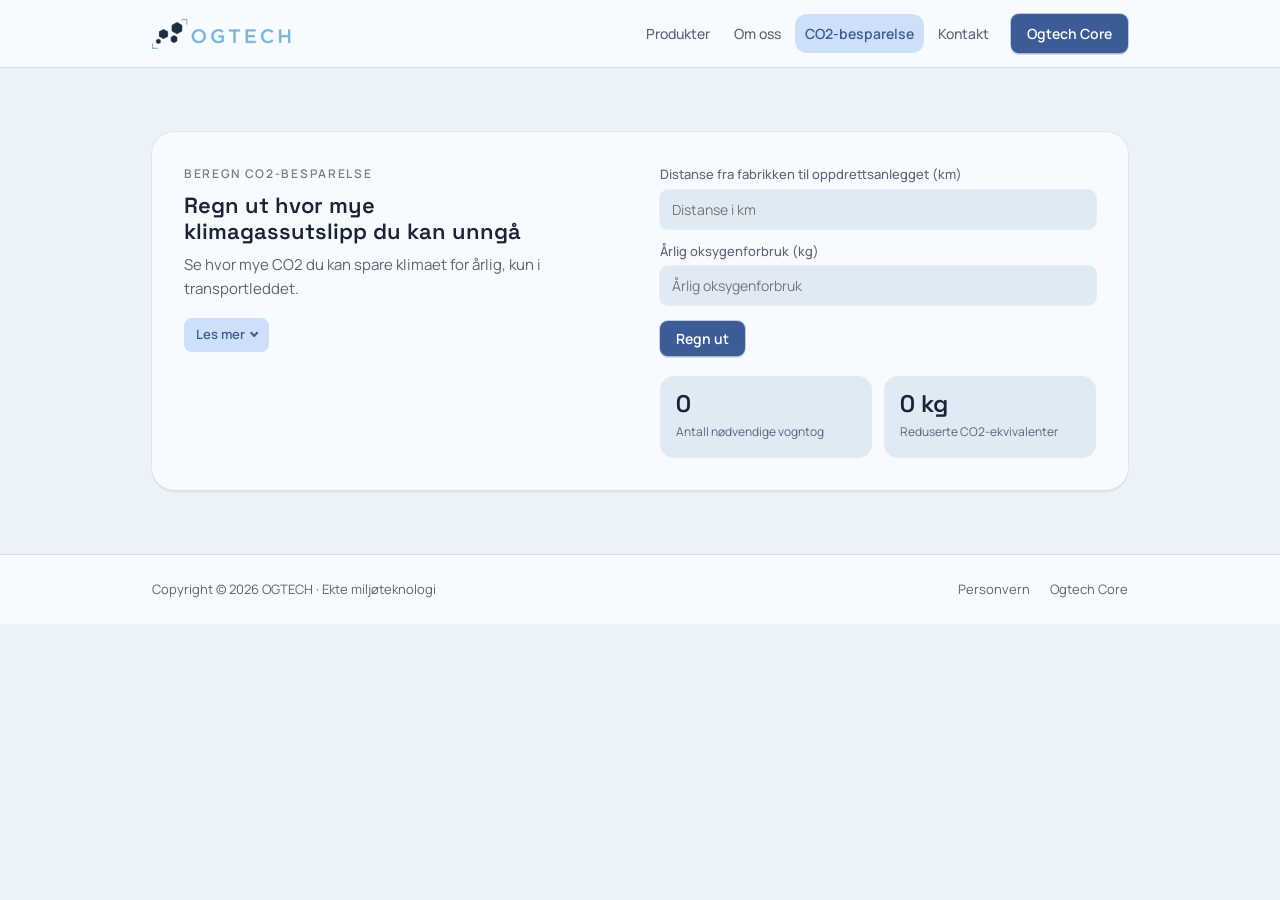
==== co2-besparelse/index.html @ d4352a6b "Gi besparelsessiden navnet CO2-besparelse og rett lenkene Menypunktet og adressen heter nå CO2-bespa" ====
<!doctype html>
<html lang="nb">
  <head>
    <meta charset="utf-8" />
    <meta name="viewport" content="width=device-width, initial-scale=1" />
    <title>Beregn CO2-besparelse – Ogtech</title>
    <meta name="description" content="Regn ut hvor mye klimagassutslipp du kan unngå i transportleddet med lokalprodusert oksygen." />
    <meta property="og:title" content="Beregn CO2-besparelse – Ogtech" />
    <meta property="og:description" content="Regn ut hvor mye klimagassutslipp du kan unngå i transportleddet med lokalprodusert oksygen." />
    <meta property="og:type" content="website" />
    <meta property="og:url" content="https://ogtech.no/co2-besparelse/" />
    <meta property="og:locale" content="nb_NO" />
    <meta property="og:site_name" content="Ogtech" />
    <meta property="og:image" content="https://ogtech.no/assets/deling.jpg" />
    <meta property="og:image:width" content="1200" />
    <meta property="og:image:height" content="630" />
    <meta name="twitter:card" content="summary_large_image" />
    <link rel="canonical" href="https://ogtech.no/co2-besparelse/" />
    <link rel="icon" type="image/png" sizes="32x32" href="../assets/ikon-32.png" />
    <link rel="apple-touch-icon" href="../assets/ikon-180.png" />
    <meta name="theme-color" content="#f8fafd" />
    <link rel="preload" href="../fonts/manrope.woff2" as="font" type="font/woff2" crossorigin />
    <link rel="preload" href="../fonts/space-grotesk.woff2" as="font" type="font/woff2" crossorigin />
    <link rel="stylesheet" href="../styles.css" />
    <script>
      document.documentElement.classList.add("js");
    </script>
  </head>
  <body>
    <a class="skip" href="#innhold">Hopp til innholdet</a>
    <header class="topbar">
      <div class="wrap">
        <a class="logo" href="../index.html" aria-label="Ogtech – til forsiden">
          <img src="../assets/logo.png" alt="Ogtech" width="400" height="84" />
        </a>
        <nav class="nav" id="meny" aria-label="Hovedmeny">
          <a href="../produkter/index.html">Produkter</a>
          <a href="../index.html#om-oss">Om oss</a>
          <a href="../co2-besparelse/index.html" aria-current="page">CO2-besparelse</a>
          <a href="../kontakt/index.html">Kontakt</a>
        </nav>
        <a class="btn" href="https://core.ogtech.no/auth">Ogtech Core</a>
        <button class="menu-toggle" type="button" aria-controls="meny" aria-expanded="false" aria-label="Meny">
          <span></span><span></span><span></span>
        </button>
      </div>
    </header>

    <main id="innhold">
      <section>
        <div class="wrap">
          <div class="card wide">
            <div class="split top">
              <div>
                <p class="eyebrow">Beregn CO2-besparelse</p>
                <h1 class="title small">
                  Regn ut hvor mye klimagassutslipp du kan unngå
                </h1>
                <p class="lead">
                  Se hvor mye CO2 du kan spare klimaet for årlig, kun i transportleddet.
                </p>
                <details class="more">
                  <summary></summary>
                  <div class="more-body note">
                    <p>
                      Legg inn avstanden fra oksygenprodusenten til ditt anlegg, og få et anslag på
                      hvor mange vogntog som kreves, og hvor mye klimautslipp som unngås.
                    </p>
                    <p>
                      Beregningene er basert på at et vogntog i gjennomsnitt kjører med 15 000 kg
                      oksygen per leveranse, og at vogntoget kjører tur/retur. Faktoren til
                      distansen er derfor beregnet til 1,5.
                    </p>
                  </div>
                </details>
              </div>
              <div>
                <form class="calc-form" id="calc" novalidate>
                  <label>
                    <span>Distanse fra fabrikken til oppdrettsanlegget (km)</span>
                    <input type="number" id="distance" min="0" inputmode="decimal" placeholder="Distanse i km" />
                  </label>
                  <label>
                    <span>Årlig oksygenforbruk (kg)</span>
                    <input
                      type="number"
                      id="annualConsumption"
                      min="0"
                      inputmode="decimal"
                      placeholder="Årlig oksygenforbruk"
                    />
                  </label>
                  <button class="btn" type="submit">Regn ut</button>
                </form>
                <p class="calc-error" id="calc-error" role="alert" hidden>
                  Vennligst oppgi positive tall for både distanse og årlig oksygenforbruk.
                </p>
                <div class="result" aria-live="polite">
                  <div class="stat">
                    <b id="trucks">0</b>
                    <span>Antall nødvendige vogntog</span>
                  </div>
                  <div class="stat">
                    <b id="co2">0 kg</b>
                    <span>Reduserte CO2-ekvivalenter</span>
                  </div>
                </div>
              </div>
            </div>
          </div>
        </div>
      </section>
    </main>

    <footer class="footer">
      <div class="wrap">
        <span>Copyright © <span id="year">2026</span> OGTECH · Ekte miljøteknologi</span>
        <nav aria-label="Bunnmeny">
          <a href="../personvern/index.html">Personvern</a>
          <a href="https://core.ogtech.no/auth">Ogtech Core</a>
        </nav>
      </div>
    </footer>

    <script src="../script.js" defer></script>
  </body>
</html>
---- styles.css ----
/*
 * Ogtech nettside – samme designsystem som OgTech Core («Soft maritime clay», blå tone).
 * Fargene er kopiert fra core-vision-next/src/styles.css. Endres de der, må de endres her også.
 */

/* Skriftene ligger i fonts/ (variable filer, ett sett dekker alle vektene). */
@font-face {
  font-family: "Manrope";
  font-style: normal;
  font-weight: 200 800;
  font-display: swap;
  src: url("fonts/manrope.woff2") format("woff2");
}

@font-face {
  font-family: "Space Grotesk";
  font-style: normal;
  font-weight: 300 700;
  font-display: swap;
  src: url("fonts/space-grotesk.woff2") format("woff2");
}

:root {
  color-scheme: light;
  --radius: 0.875rem;
  --ink: oklch(0.255 0.034 264);
  --inksoft: oklch(0.5 0.028 258);
  --line: oklch(0.895 0.018 254);
  --canvas: oklch(0.958 0.012 250);
  --surface: oklch(0.985 0.007 250);
  --surface2: oklch(0.933 0.018 252);
  --brand: oklch(0.48 0.105 262);
  --brandsoft: oklch(0.9 0.04 258);
  --on-brand: oklch(1 0 0);
  --ok: oklch(0.56 0.095 166);
  --warn: oklch(0.65 0.105 78);
  --info: oklch(0.55 0.085 240);
  --idle: oklch(0.59 0.027 255);

  --font-display: "Space Grotesk", ui-sans-serif, system-ui, sans-serif;
  --font-body: "Manrope", ui-sans-serif, system-ui, sans-serif;
}

*,
*::before,
*::after {
  box-sizing: border-box;
}

html {
  scroll-behavior: smooth;
  scroll-padding-top: 5rem;
}

body {
  margin: 0;
  background-color: var(--canvas);
  color: var(--ink);
  font-family: var(--font-body);
  font-size: 15px;
  line-height: 1.65;
  -webkit-font-smoothing: antialiased;
}

h1,
h2,
h3,
h4 {
  margin: 0;
  font-family: var(--font-display);
  font-weight: 600;
  line-height: 1.2;
  text-wrap: balance;
}

p {
  margin: 0;
}

img {
  display: block;
  max-width: 100%;
  height: auto;
}

a {
  color: var(--brand);
}

:focus-visible {
  border-radius: 4px;
  outline: 2px solid var(--brand);
  outline-offset: 3px;
}

.skip {
  position: absolute;
  top: 0.5rem;
  left: 0.5rem;
  z-index: 20;
  border-radius: 0.5rem;
  padding: 0.5rem 0.75rem;
  background-color: var(--surface);
  box-shadow: 0 0 0 1px var(--line);
  font-size: 14px;
  font-weight: 600;
  transform: translateY(-200%);
}

.skip:focus {
  transform: none;
}

.wrap {
  max-width: 64rem;
  margin-inline: auto;
  padding-inline: 1.5rem;
}

.eyebrow {
  color: var(--idle);
  font-size: 12px;
  font-weight: 600;
  letter-spacing: 0.14em;
  text-transform: uppercase;
}

.soft {
  color: var(--inksoft);
}

/* ---------- Knapper ---------- */

.btn {
  display: inline-flex;
  align-items: center;
  gap: 0.5rem;
  border: 0;
  border-radius: 0.5rem;
  padding: 0.5rem 1rem;
  background-color: var(--brand);
  box-shadow:
    0 0 0 1px color-mix(in oklch, var(--brand) 30%, transparent),
    0 2px 0 0 oklch(0 0 0 / 12%);
  color: var(--on-brand);
  font-family: inherit;
  font-size: 14px;
  font-weight: 600;
  text-decoration: none;
  cursor: pointer;
  transition: filter 0.15s ease;
}

.btn:hover {
  filter: brightness(1.1);
}

.btn-quiet {
  background-color: var(--surface);
  box-shadow:
    0 0 0 1px oklch(0 0 0 / 8%),
    0 2px 0 0 oklch(0 0 0 / 6%);
  color: var(--ink);
}

.btn-quiet:hover {
  filter: none;
  background-color: var(--surface2);
}

/* ---------- Topplinje ---------- */

.topbar {
  position: sticky;
  top: 0;
  z-index: 10;
  border-bottom: 1px solid var(--line);
  background-color: var(--surface);
}

.topbar .wrap {
  position: relative;
  display: flex;
  align-items: center;
  gap: 0.75rem;
  padding-block: 0.875rem;
}

.logo img {
  width: auto;
  height: 30px;
}

.nav {
  display: flex;
  align-items: center;
  gap: 0.25rem;
  margin-left: auto;
}

.nav a {
  border-radius: calc(var(--radius) - 2px);
  padding: 0.5rem 0.625rem;
  color: var(--inksoft);
  font-size: 14px;
  font-weight: 500;
  text-decoration: none;
  transition:
    background-color 0.15s ease,
    color 0.15s ease;
}

.nav a:hover {
  background-color: var(--surface2);
  color: var(--ink);
}

.nav a[aria-current="page"] {
  background-color: var(--brandsoft);
  color: var(--brand);
  font-weight: 600;
}

.menu-toggle {
  display: none;
  width: 2.25rem;
  height: 2.25rem;
  flex-direction: column;
  align-items: center;
  justify-content: center;
  gap: 4px;
  border: 0;
  border-radius: 0.5rem;
  background-color: var(--surface2);
  cursor: pointer;
}

.menu-toggle span {
  width: 1rem;
  height: 2px;
  border-radius: 2px;
  background-color: var(--ink);
}

/* ---------- Hero ---------- */

.hero {
  position: relative;
  display: grid;
  min-height: min(68vh, 34rem);
  align-items: end;
  overflow: hidden;
  background-color: oklch(0.18 0.03 262);
  color: white;
}

.hero-bg {
  position: absolute;
  inset: 0;
  width: 100%;
  height: 100%;
  object-fit: cover;
}

.hero::after {
  content: "";
  position: absolute;
  inset: 0;
  background: linear-gradient(to top, oklch(0.18 0.03 262 / 85%), oklch(0.18 0.03 262 / 35%));
}

.hero .wrap {
  position: relative;
  z-index: 1;
  width: 100%;
  padding-block: 3.5rem;
}

.hero .eyebrow {
  color: oklch(1 0 0 / 75%);
}

.hero h1 {
  margin-top: 0.5rem;
  font-size: clamp(2.25rem, 6vw, 3.75rem);
}

.hero .btn {
  margin-top: 1.75rem;
}

/* ---------- Seksjoner ---------- */

section {
  padding-block: 4rem;
}

section.tight {
  padding-top: 0;
}

.section-head {
  max-width: 42rem;
}

.intro {
  margin-bottom: 2rem;
}

.title,
.section-head h2 {
  margin-top: 0.5rem;
  font-size: clamp(1.6rem, 3.6vw, 2.25rem);
}

.title.small {
  font-size: 22px;
}

.eyebrow + h2,
.eyebrow + h3 {
  margin-top: 0.5rem;
}

.lead,
.section-head > p:not(.eyebrow) {
  margin-top: 1rem;
  color: var(--inksoft);
}

.btn.spaced {
  margin-top: 1.25rem;
}

/* ---------- Kort ---------- */

.card {
  border-radius: calc(var(--radius) + 8px);
  background-color: var(--surface);
  box-shadow:
    0 0 0 1px oklch(0 0 0 / 5%),
    0 3px 0 0 oklch(0 0 0 / 4%);
  padding: 1.5rem;
}

.card > h2:has(.dot),
.card .split h2:has(.dot),
.card h3 {
  display: flex;
  align-items: center;
  gap: 0.5rem;
  font-size: 18px;
}

.dot {
  width: 0.375rem;
  height: 0.375rem;
  flex-shrink: 0;
  border-radius: 999px;
  background-color: var(--idle);
}

.dot.ok {
  background-color: var(--ok);
}

.dot.warn {
  background-color: var(--warn);
}

.dot.info {
  background-color: var(--info);
}

.card .lead {
  margin-top: 0.5rem;
}

.grid {
  display: grid;
  gap: 1rem;
}

.grid + .grid,
.card + .grid,
.grid + .card {
  margin-top: 1rem;
}

.split {
  display: grid;
  gap: 1.5rem;
  align-items: center;
}

.split.top {
  align-items: start;
}

#ogtechcore {
  margin-top: 1rem;
}

.media {
  overflow: hidden;
  border-radius: var(--radius);
  background-color: var(--surface2);
}

.media.plain {
  background-color: transparent;
}

.shots {
  display: grid;
  gap: 0.75rem;
}

.shots img {
  border-radius: var(--radius);
  box-shadow: 0 0 0 1px oklch(0 0 0 / 8%);
}

@media (min-width: 720px) {
  .grid.two {
    grid-template-columns: 1fr 1fr;
  }

  .split {
    grid-template-columns: 1fr 1fr;
    gap: 2.5rem;
  }

  .split.flip > :first-child {
    order: 2;
  }

  .card.wide {
    padding: 2rem;
  }
}

/* ---------- «Les mer» ---------- */

details.more {
  margin-top: 1rem;
}

details.more summary {
  display: inline-flex;
  align-items: center;
  gap: 0.375rem;
  border-radius: 0.5rem;
  padding: 0.375rem 0.75rem;
  background-color: var(--brandsoft);
  color: var(--brand);
  font-size: 13px;
  font-weight: 600;
  list-style: none;
  cursor: pointer;
  user-select: none;
}

details.more summary::-webkit-details-marker {
  display: none;
}

details.more summary::before {
  content: "Les mer";
}

details.more[open] summary::before {
  content: "Vis mindre";
}

details.more summary::after {
  content: "";
  width: 0.4rem;
  height: 0.4rem;
  border-right: 2px solid currentColor;
  border-bottom: 2px solid currentColor;
  transform: translateY(-2px) rotate(45deg);
  transition: transform 0.15s ease;
}

details.more[open] summary::after {
  transform: translateY(1px) rotate(-135deg);
}

/* Myk åpning der nettleseren støtter det; ellers åpner den bare rett opp. */
@supports (interpolate-size: allow-keywords) {
  :root {
    interpolate-size: allow-keywords;
  }

  details.more::details-content {
    height: 0;
    overflow: clip;
    transition:
      height 0.25s ease,
      content-visibility 0.25s allow-discrete;
  }

  details.more[open]::details-content {
    height: auto;
  }
}

/* Samme utseende som «Les mer», men som lenke til en annen side. */
.pill {
  display: inline-flex;
  margin-top: 1rem;
  border-radius: 0.5rem;
  padding: 0.375rem 0.75rem;
  background-color: var(--brandsoft);
  color: var(--brand);
  font-size: 13px;
  font-weight: 600;
  text-decoration: none;
}

.pill:hover {
  filter: brightness(0.97);
}

.actions {
  display: flex;
  flex-wrap: wrap;
  gap: 0.75rem;
  margin-top: 1.5rem;
}

.cta {
  display: flex;
  flex-wrap: wrap;
  align-items: center;
  justify-content: space-between;
  gap: 1rem;
  margin-top: 1rem;
}

.cta h2 {
  font-size: 20px;
}

.more-body {
  margin-top: 1rem;
  color: var(--inksoft);
}

.more-body > * + * {
  margin-top: 0.9em;
}

.more-body h4 {
  margin-top: 1.5em;
  color: var(--ink);
  font-size: 16px;
}

/* ---------- Kalkulator ---------- */

.calc-form {
  display: grid;
  gap: 0.75rem;
}

.calc-form label span {
  display: block;
  color: var(--inksoft);
  font-size: 13px;
  font-weight: 500;
}

.calc-form input {
  width: 100%;
  margin-top: 0.25rem;
  border: 0;
  border-radius: 0.5rem;
  padding: 0.5rem 0.75rem;
  background-color: var(--surface2);
  box-shadow: 0 0 0 1px oklch(0 0 0 / 5%);
  color: var(--ink);
  font: inherit;
  font-size: 14px;
  outline: none;
}

.calc-form input:focus {
  box-shadow: 0 0 0 1px var(--brand);
}

.calc-form .btn {
  justify-self: start;
  margin-top: 0.25rem;
}

.result {
  display: grid;
  grid-template-columns: 1fr 1fr;
  gap: 0.75rem;
  margin-top: 1.25rem;
}

.stat {
  border-radius: var(--radius);
  padding: 0.875rem 1rem;
  background-color: var(--surface2);
}

.stat b {
  display: block;
  font-family: var(--font-display);
  font-size: 1.5rem;
  font-weight: 600;
  line-height: 1.2;
  font-variant-numeric: tabular-nums;
}

.stat span {
  color: var(--inksoft);
  font-size: 12px;
}

.calc-error {
  margin-top: 0.75rem;
  color: oklch(0.5111 0.1342 33.26);
  font-size: 13px;
  font-weight: 600;
}

.note {
  font-size: 13px;
}

/* ---------- Kontakt ---------- */

.contact-list {
  display: grid;
  gap: 0.75rem;
  margin: 0;
  padding: 0;
  list-style: none;
}

.contact-list li {
  display: flex;
  flex-wrap: wrap;
  align-items: baseline;
  justify-content: space-between;
  gap: 0.25rem 1rem;
  border-radius: var(--radius);
  padding: 0.75rem 1rem;
  background-color: var(--surface2);
}

.contact-list span {
  color: var(--inksoft);
  font-size: 13px;
  font-weight: 500;
}

.contact-list a {
  font-weight: 600;
  text-decoration: none;
  overflow-wrap: anywhere;
}

.contact-list a:hover {
  text-decoration: underline;
}

/* ---------- Bunn ---------- */

.footer {
  border-top: 1px solid var(--line);
  background-color: var(--surface);
  color: var(--inksoft);
  font-size: 13px;
}

.footer .wrap {
  display: flex;
  flex-wrap: wrap;
  align-items: center;
  justify-content: space-between;
  gap: 0.75rem 1.5rem;
  padding-block: 1.5rem;
}

.footer nav {
  display: flex;
  flex-wrap: wrap;
  gap: 1.25rem;
}

.footer a {
  color: var(--inksoft);
  text-decoration: none;
}

.footer a:hover {
  color: var(--ink);
}

/* ---------- Personvern (ren tekstside) ---------- */

.prose {
  max-width: 68ch;
}

.prose h1 {
  font-size: clamp(1.8rem, 4vw, 2.5rem);
}

.prose h2 {
  margin-top: 2em;
  font-size: 1.35rem;
}

.prose h3 {
  margin-top: 1.5em;
  font-size: 1.05rem;
}

.prose p,
.prose ul {
  margin-top: 0.8em;
  color: var(--inksoft);
}

.prose ul {
  padding-left: 1.4em;
}

/* ---------- Mobil ---------- */

@media (max-width: 719px) {
  .topbar .btn {
    margin-left: auto;
  }

  .menu-toggle {
    display: flex;
  }

  /* Uten JavaScript vises lenkene som en vanlig rad under logoen. */
  .topbar .wrap {
    flex-wrap: wrap;
  }

  .nav {
    order: 5;
    width: 100%;
    margin-left: 0;
  }

  .js .nav {
    display: none;
    flex-direction: column;
    align-items: stretch;
  }

  .js .nav.open {
    display: flex;
  }

  .nav a {
    padding: 0.625rem;
  }

  section {
    padding-block: 3rem;
  }

  .result {
    grid-template-columns: 1fr;
  }
}

@media (prefers-reduced-motion: reduce) {
  html {
    scroll-behavior: auto;
  }

  *,
  *::before,
  *::after {
    transition: none !important;
  }
}

@media print {
  .topbar,
  .skip,
  .hero .btn,
  details.more summary {
    display: none;
  }
}
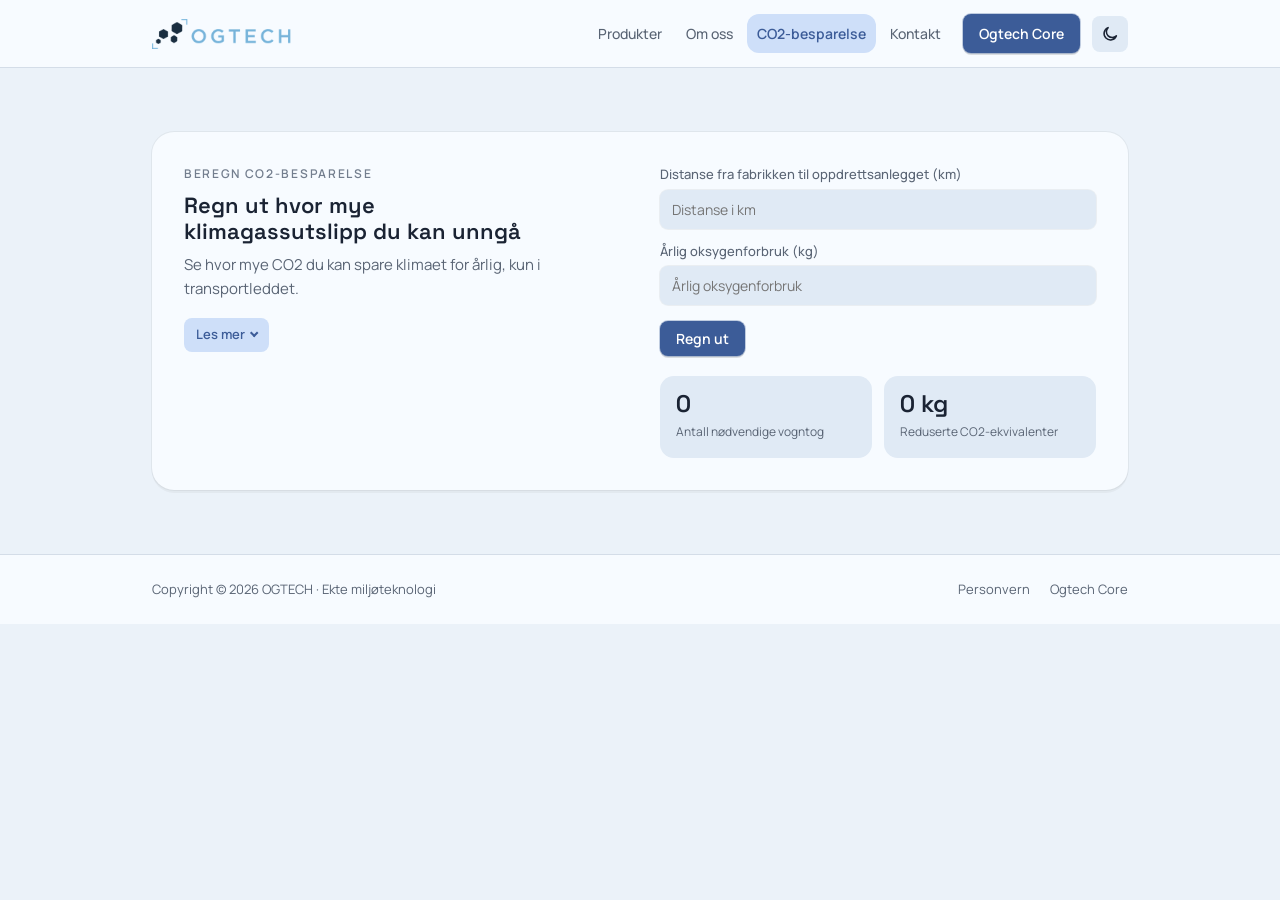
==== commit 338fea28: "Legg inn lys/mørk modus Siden følger lys/mørk-innstillingen på maskinen, og en knapp i topplinjen la" ====
--- a/co2-besparelse/index.html
+++ b/co2-besparelse/index.html
@@ -24,6 +24,11 @@
     <link rel="stylesheet" href="../styles.css" />
     <script>
       document.documentElement.classList.add("js");
+      // Lys/mørk modus valgt med knappen i topplinjen. Settes her så siden ikke blinker.
+      try {
+        var tema = localStorage.getItem("tema");
+        if (tema === "light" || tema === "dark") document.documentElement.dataset.theme = tema;
+      } catch (e) {}
     </script>
   </head>
   <body>
@@ -31,7 +36,8 @@
     <header class="topbar">
       <div class="wrap">
         <a class="logo" href="../index.html" aria-label="Ogtech – til forsiden">
-          <img src="../assets/logo.png" alt="Ogtech" width="400" height="84" />
+          <img class="logo-light" src="../assets/logo.png" alt="Ogtech" width="400" height="84" />
+          <img class="logo-dark" src="../assets/logo-mork.png" alt="Ogtech" width="400" height="84" />
         </a>
         <nav class="nav" id="meny" aria-label="Hovedmeny">
           <a href="../produkter/index.html">Produkter</a>
@@ -40,6 +46,15 @@
           <a href="../kontakt/index.html">Kontakt</a>
         </nav>
         <a class="btn" href="https://core.ogtech.no/auth">Ogtech Core</a>
+        <button class="theme-toggle" type="button" aria-label="Bytt til mørk modus">
+          <svg class="moon" viewBox="0 0 24 24" fill="none" stroke="currentColor" stroke-width="2" stroke-linecap="round" stroke-linejoin="round" aria-hidden="true">
+            <path d="M20.5 14.5A8.5 8.5 0 1 1 9.5 3.5a6.5 6.5 0 0 0 11 11Z" />
+          </svg>
+          <svg class="sun" viewBox="0 0 24 24" fill="none" stroke="currentColor" stroke-width="2" stroke-linecap="round" stroke-linejoin="round" aria-hidden="true">
+            <circle cx="12" cy="12" r="4" />
+            <path d="M12 2v2M12 20v2M4.9 4.9l1.4 1.4M17.7 17.7l1.4 1.4M2 12h2M20 12h2M4.9 19.1l1.4-1.4M17.7 6.3l1.4-1.4" />
+          </svg>
+        </button>
         <button class="menu-toggle" type="button" aria-controls="meny" aria-expanded="false" aria-label="Meny">
           <span></span><span></span><span></span>
         </button>
--- a/styles.css
+++ b/styles.css
@@ -36,9 +36,65 @@
   --warn: oklch(0.65 0.105 78);
   --info: oklch(0.55 0.085 240);
   --idle: oklch(0.59 0.027 255);
+  --danger: oklch(0.5111 0.1342 33.26);
+  --ring: oklch(0 0 0 / 8%);
+  --ring-soft: oklch(0 0 0 / 5%);
+  --drop: oklch(0 0 0 / 6%);
+  --drop-soft: oklch(0 0 0 / 4%);
 
   --font-display: "Space Grotesk", ui-sans-serif, system-ui, sans-serif;
   --font-body: "Manrope", ui-sans-serif, system-ui, sans-serif;
+}
+
+/*
+ * Mørk modus. Følger innstillingen på maskinen, med mindre den besøkende har valgt selv
+ * med knappen i topplinjen (da står valget i data-theme på <html>).
+ * De to blokkene må være like.
+ */
+@media (prefers-color-scheme: dark) {
+  :root:not([data-theme="light"]) {
+    color-scheme: dark;
+    --ink: oklch(0.93 0.012 255);
+    --inksoft: oklch(0.74 0.022 256);
+    --line: oklch(0.31 0.026 262);
+    --canvas: oklch(0.2 0.024 262);
+    --surface: oklch(0.235 0.026 262);
+    --surface2: oklch(0.285 0.03 262);
+    --brand: oklch(0.74 0.105 252);
+    --brandsoft: oklch(0.33 0.06 260);
+    --on-brand: oklch(0.2 0.03 262);
+    --ok: oklch(0.72 0.11 166);
+    --warn: oklch(0.78 0.11 78);
+    --info: oklch(0.72 0.09 240);
+    --idle: oklch(0.66 0.025 255);
+    --danger: oklch(0.72 0.13 33);
+    --ring: oklch(1 0 0 / 10%);
+    --ring-soft: oklch(1 0 0 / 7%);
+    --drop: oklch(0 0 0 / 25%);
+    --drop-soft: oklch(0 0 0 / 20%);
+  }
+}
+
+:root[data-theme="dark"] {
+  color-scheme: dark;
+  --ink: oklch(0.93 0.012 255);
+  --inksoft: oklch(0.74 0.022 256);
+  --line: oklch(0.31 0.026 262);
+  --canvas: oklch(0.2 0.024 262);
+  --surface: oklch(0.235 0.026 262);
+  --surface2: oklch(0.285 0.03 262);
+  --brand: oklch(0.74 0.105 252);
+  --brandsoft: oklch(0.33 0.06 260);
+  --on-brand: oklch(0.2 0.03 262);
+  --ok: oklch(0.72 0.11 166);
+  --warn: oklch(0.78 0.11 78);
+  --info: oklch(0.72 0.09 240);
+  --idle: oklch(0.66 0.025 255);
+  --danger: oklch(0.72 0.13 33);
+  --ring: oklch(1 0 0 / 10%);
+  --ring-soft: oklch(1 0 0 / 7%);
+  --drop: oklch(0 0 0 / 25%);
+  --drop-soft: oklch(0 0 0 / 20%);
 }
 
 *,
@@ -158,8 +214,8 @@
 .btn-quiet {
   background-color: var(--surface);
   box-shadow:
-    0 0 0 1px oklch(0 0 0 / 8%),
-    0 2px 0 0 oklch(0 0 0 / 6%);
+    0 0 0 1px var(--ring),
+    0 2px 0 0 var(--drop);
   color: var(--ink);
 }
 
@@ -242,6 +298,69 @@
   background-color: var(--ink);
 }
 
+/* Logoen har mørke sekskanter, så mørk modus bruker en lys variant. */
+.logo .logo-dark {
+  display: none;
+}
+
+/* ---------- Lys/mørk-knapp ---------- */
+
+/* Knappen trenger JavaScript, så den vises bare når det kjører. */
+.theme-toggle {
+  display: none;
+  width: 2.25rem;
+  height: 2.25rem;
+  flex-shrink: 0;
+  align-items: center;
+  justify-content: center;
+  border: 0;
+  border-radius: 0.5rem;
+  background-color: var(--surface2);
+  color: var(--ink);
+  cursor: pointer;
+  transition: background-color 0.15s ease;
+}
+
+.js .theme-toggle {
+  display: flex;
+}
+
+.theme-toggle:hover {
+  background-color: var(--brandsoft);
+}
+
+.theme-toggle svg {
+  width: 1.125rem;
+  height: 1.125rem;
+}
+
+/* Viser sola i mørk modus (bytt til lys) og månen i lys modus (bytt til mørk). */
+.theme-toggle .sun {
+  display: none;
+}
+
+@media (prefers-color-scheme: dark) {
+  :root:not([data-theme="light"]) .theme-toggle .sun,
+  :root:not([data-theme="light"]) .logo .logo-dark {
+    display: block;
+  }
+
+  :root:not([data-theme="light"]) .theme-toggle .moon,
+  :root:not([data-theme="light"]) .logo .logo-light {
+    display: none;
+  }
+}
+
+:root[data-theme="dark"] .theme-toggle .sun,
+:root[data-theme="dark"] .logo .logo-dark {
+  display: block;
+}
+
+:root[data-theme="dark"] .theme-toggle .moon,
+:root[data-theme="dark"] .logo .logo-light {
+  display: none;
+}
+
 /* ---------- Hero ---------- */
 
 .hero {
@@ -338,8 +457,8 @@
   border-radius: calc(var(--radius) + 8px);
   background-color: var(--surface);
   box-shadow:
-    0 0 0 1px oklch(0 0 0 / 5%),
-    0 3px 0 0 oklch(0 0 0 / 4%);
+    0 0 0 1px var(--ring-soft),
+    0 3px 0 0 var(--drop-soft);
   padding: 1.5rem;
 }
 
@@ -418,7 +537,7 @@
 
 .shots img {
   border-radius: var(--radius);
-  box-shadow: 0 0 0 1px oklch(0 0 0 / 8%);
+  box-shadow: 0 0 0 1px var(--ring);
 }
 
 @media (min-width: 720px) {
@@ -579,7 +698,7 @@
   border-radius: 0.5rem;
   padding: 0.5rem 0.75rem;
   background-color: var(--surface2);
-  box-shadow: 0 0 0 1px oklch(0 0 0 / 5%);
+  box-shadow: 0 0 0 1px var(--ring-soft);
   color: var(--ink);
   font: inherit;
   font-size: 14px;
@@ -624,7 +743,7 @@
 
 .calc-error {
   margin-top: 0.75rem;
-  color: oklch(0.5111 0.1342 33.26);
+  color: var(--danger);
   font-size: 13px;
   font-weight: 600;
 }
@@ -736,8 +855,24 @@
 /* ---------- Mobil ---------- */
 
 @media (max-width: 719px) {
+  /* Litt strammere topplinje, så logo, knappene og menyen får plass på én linje. */
+  .topbar .wrap {
+    gap: 0.375rem;
+  }
+
+  .logo img {
+    height: 24px;
+  }
+
+  .theme-toggle,
+  .menu-toggle {
+    width: 2.125rem;
+    height: 2.125rem;
+  }
+
   .topbar .btn {
     margin-left: auto;
+    padding-inline: 0.75rem;
   }
 
   .menu-toggle {
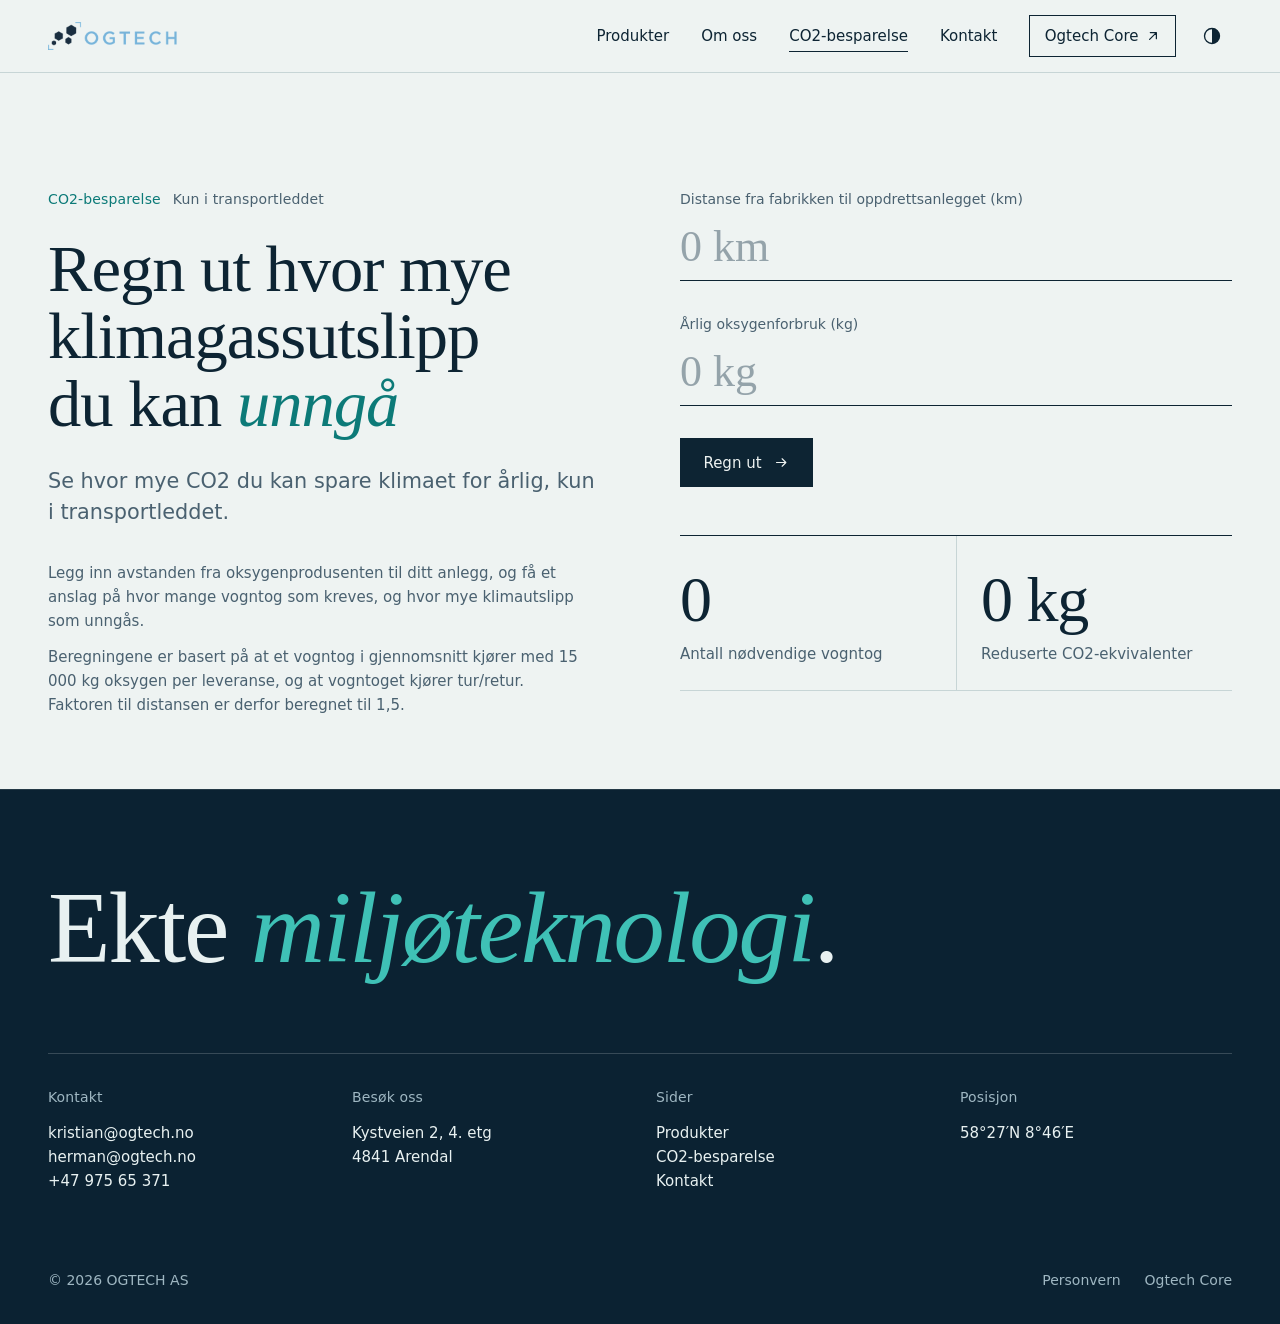
==== commit 18e76811: "Nytt design: «Fjord» Nettsiden får et nytt, redaksjonelt oppsett med havbrukstema: - Fjordblå fra lo" ====
--- a/co2-besparelse/index.html
+++ b/co2-besparelse/index.html
@@ -18,9 +18,9 @@
     <link rel="canonical" href="https://ogtech.no/co2-besparelse/" />
     <link rel="icon" type="image/png" sizes="32x32" href="../assets/ikon-32.png" />
     <link rel="apple-touch-icon" href="../assets/ikon-180.png" />
-    <meta name="theme-color" content="#f8fafd" />
-    <link rel="preload" href="../fonts/manrope.woff2" as="font" type="font/woff2" crossorigin />
-    <link rel="preload" href="../fonts/space-grotesk.woff2" as="font" type="font/woff2" crossorigin />
+    <meta name="theme-color" content="#eef3f2" />
+    <link rel="preload" href="../fonts/instrument-serif.woff2" as="font" type="font/woff2" crossorigin />
+    <link rel="preload" href="../fonts/instrument-sans.woff2" as="font" type="font/woff2" crossorigin />
     <link rel="stylesheet" href="../styles.css" />
     <script>
       document.documentElement.classList.add("js");
@@ -44,81 +44,65 @@
           <a href="../index.html#om-oss">Om oss</a>
           <a href="../co2-besparelse/index.html" aria-current="page">CO2-besparelse</a>
           <a href="../kontakt/index.html">Kontakt</a>
+          <a class="nav-core out" href="https://core.ogtech.no/auth">Ogtech Core</a>
         </nav>
-        <a class="btn" href="https://core.ogtech.no/auth">Ogtech Core</a>
-        <button class="theme-toggle" type="button" aria-label="Bytt til mørk modus">
-          <svg class="moon" viewBox="0 0 24 24" fill="none" stroke="currentColor" stroke-width="2" stroke-linecap="round" stroke-linejoin="round" aria-hidden="true">
-            <path d="M20.5 14.5A8.5 8.5 0 1 1 9.5 3.5a6.5 6.5 0 0 0 11 11Z" />
-          </svg>
-          <svg class="sun" viewBox="0 0 24 24" fill="none" stroke="currentColor" stroke-width="2" stroke-linecap="round" stroke-linejoin="round" aria-hidden="true">
-            <circle cx="12" cy="12" r="4" />
-            <path d="M12 2v2M12 20v2M4.9 4.9l1.4 1.4M17.7 17.7l1.4 1.4M2 12h2M20 12h2M4.9 19.1l1.4-1.4M17.7 6.3l1.4-1.4" />
+        <button class="icon-btn theme-toggle" type="button" aria-label="Bytt til mørk modus">
+          <svg viewBox="0 0 24 24" aria-hidden="true">
+            <circle cx="12" cy="12" r="9" fill="none" stroke="currentColor" stroke-width="1.6" />
+            <path d="M12 3a9 9 0 0 1 0 18Z" fill="currentColor" />
           </svg>
         </button>
-        <button class="menu-toggle" type="button" aria-controls="meny" aria-expanded="false" aria-label="Meny">
-          <span></span><span></span><span></span>
+        <button class="icon-btn menu-toggle" type="button" aria-controls="meny" aria-expanded="false">
+          <span class="menu-text">Meny</span><span class="bars" aria-hidden="true"></span>
         </button>
       </div>
     </header>
 
     <main id="innhold">
-      <section>
+      <section class="page-head">
         <div class="wrap">
-          <div class="card wide">
-            <div class="split top">
-              <div>
-                <p class="eyebrow">Beregn CO2-besparelse</p>
-                <h1 class="title small">
-                  Regn ut hvor mye klimagassutslipp du kan unngå
-                </h1>
-                <p class="lead">
-                  Se hvor mye CO2 du kan spare klimaet for årlig, kun i transportleddet.
+          <div class="row half">
+            <div>
+              <p class="label"><span class="num">CO2-besparelse</span><span>Kun i transportleddet</span></p>
+              <h1>Regn ut hvor mye klimagass&shy;utslipp du kan <em>unngå</em></h1>
+              <p class="lead">
+                Se hvor mye CO2 du kan spare klimaet for årlig, kun i transportleddet.
+              </p>
+              <div class="note">
+                <p>
+                  Legg inn avstanden fra oksygenprodusenten til ditt anlegg, og få et anslag på
+                  hvor mange vogntog som kreves, og hvor mye klimautslipp som unngås.
                 </p>
-                <details class="more">
-                  <summary></summary>
-                  <div class="more-body note">
-                    <p>
-                      Legg inn avstanden fra oksygenprodusenten til ditt anlegg, og få et anslag på
-                      hvor mange vogntog som kreves, og hvor mye klimautslipp som unngås.
-                    </p>
-                    <p>
-                      Beregningene er basert på at et vogntog i gjennomsnitt kjører med 15 000 kg
-                      oksygen per leveranse, og at vogntoget kjører tur/retur. Faktoren til
-                      distansen er derfor beregnet til 1,5.
-                    </p>
-                  </div>
-                </details>
+                <p>
+                  Beregningene er basert på at et vogntog i gjennomsnitt kjører med 15 000 kg
+                  oksygen per leveranse, og at vogntoget kjører tur/retur. Faktoren til distansen
+                  er derfor beregnet til 1,5.
+                </p>
               </div>
-              <div>
-                <form class="calc-form" id="calc" novalidate>
-                  <label>
-                    <span>Distanse fra fabrikken til oppdrettsanlegget (km)</span>
-                    <input type="number" id="distance" min="0" inputmode="decimal" placeholder="Distanse i km" />
-                  </label>
-                  <label>
-                    <span>Årlig oksygenforbruk (kg)</span>
-                    <input
-                      type="number"
-                      id="annualConsumption"
-                      min="0"
-                      inputmode="decimal"
-                      placeholder="Årlig oksygenforbruk"
-                    />
-                  </label>
-                  <button class="btn" type="submit">Regn ut</button>
-                </form>
-                <p class="calc-error" id="calc-error" role="alert" hidden>
-                  Vennligst oppgi positive tall for både distanse og årlig oksygenforbruk.
-                </p>
-                <div class="result" aria-live="polite">
-                  <div class="stat">
-                    <b id="trucks">0</b>
-                    <span>Antall nødvendige vogntog</span>
-                  </div>
-                  <div class="stat">
-                    <b id="co2">0 kg</b>
-                    <span>Reduserte CO2-ekvivalenter</span>
-                  </div>
+            </div>
+            <div>
+              <form class="calc-form" id="calc" novalidate>
+                <label>
+                  <span>Distanse fra fabrikken til oppdrettsanlegget (km)</span>
+                  <input type="number" id="distance" min="0" inputmode="decimal" placeholder="0 km" />
+                </label>
+                <label>
+                  <span>Årlig oksygenforbruk (kg)</span>
+                  <input type="number" id="annualConsumption" min="0" inputmode="decimal" placeholder="0 kg" />
+                </label>
+                <button class="btn arrow" type="submit">Regn ut</button>
+              </form>
+              <p class="calc-error" id="calc-error" role="alert" hidden>
+                Vennligst oppgi positive tall for både distanse og årlig oksygenforbruk.
+              </p>
+              <div class="result" aria-live="polite">
+                <div class="fact">
+                  <b id="trucks">0</b>
+                  <span>Antall nødvendige vogntog</span>
+                </div>
+                <div class="fact">
+                  <b id="co2">0 kg</b>
+                  <span>Reduserte CO2-ekvivalenter</span>
                 </div>
               </div>
             </div>
@@ -129,11 +113,36 @@
 
     <footer class="footer">
       <div class="wrap">
-        <span>Copyright © <span id="year">2026</span> OGTECH · Ekte miljøteknologi</span>
-        <nav aria-label="Bunnmeny">
-          <a href="../personvern/index.html">Personvern</a>
-          <a href="https://core.ogtech.no/auth">Ogtech Core</a>
-        </nav>
+        <p class="footer-claim">Ekte <em>miljøteknologi</em>.</p>
+        <div class="footer-cols">
+          <div>
+            <span class="label">Kontakt</span>
+            <a href="mailto:kristian@ogtech.no">kristian@ogtech.no</a>
+            <a href="mailto:herman@ogtech.no">herman@ogtech.no</a>
+            <a href="tel:+4797565371">+47 975 65 371</a>
+          </div>
+          <div>
+            <span class="label">Besøk oss</span>
+            <p>Kystveien 2, 4. etg<br />4841 Arendal</p>
+          </div>
+          <div>
+            <span class="label">Sider</span>
+            <a href="../produkter/index.html">Produkter</a>
+            <a href="../co2-besparelse/index.html">CO2-besparelse</a>
+            <a href="../kontakt/index.html">Kontakt</a>
+          </div>
+          <div>
+            <span class="label">Posisjon</span>
+            <p>58°27′N 8°46′E</p>
+          </div>
+        </div>
+        <div class="footer-bottom">
+          <span>© <span id="year">2026</span> OGTECH AS</span>
+          <nav aria-label="Bunnmeny">
+            <a href="../personvern/index.html">Personvern</a>
+            <a href="https://core.ogtech.no/auth">Ogtech Core</a>
+          </nav>
+        </div>
       </div>
     </footer>
 
--- a/styles.css
+++ b/styles.css
@@ -1,100 +1,90 @@
 /*
- * Ogtech nettside – samme designsystem som OgTech Core («Soft maritime clay», blå tone).
- * Fargene er kopiert fra core-vision-next/src/styles.css. Endres de der, må de endres her også.
+ * Ogtech nettside – «Fjord»-designet.
+ * Dyp fjordblå fra logoen, lys sjøtåke som bakgrunn og teal fra OxyGen600-kabinettet som aksent.
+ * Titler i Instrument Serif, brødtekst i Instrument Sans (begge OFL, ligger i fonts/).
  */
 
-/* Skriftene ligger i fonts/ (variable filer, ett sett dekker alle vektene). */
 @font-face {
-  font-family: "Manrope";
+  font-family: "Instrument Serif";
   font-style: normal;
-  font-weight: 200 800;
+  font-weight: 400;
   font-display: swap;
-  src: url("fonts/manrope.woff2") format("woff2");
+  src: url("fonts/instrument-serif.woff2") format("woff2");
 }
 
 @font-face {
-  font-family: "Space Grotesk";
+  font-family: "Instrument Serif";
+  font-style: italic;
+  font-weight: 400;
+  font-display: swap;
+  src: url("fonts/instrument-serif-italic.woff2") format("woff2");
+}
+
+@font-face {
+  font-family: "Instrument Sans";
   font-style: normal;
-  font-weight: 300 700;
+  font-weight: 400 700;
   font-display: swap;
-  src: url("fonts/space-grotesk.woff2") format("woff2");
+  src: url("fonts/instrument-sans.woff2") format("woff2");
 }
 
 :root {
   color-scheme: light;
-  --radius: 0.875rem;
-  --ink: oklch(0.255 0.034 264);
-  --inksoft: oklch(0.5 0.028 258);
-  --line: oklch(0.895 0.018 254);
-  --canvas: oklch(0.958 0.012 250);
-  --surface: oklch(0.985 0.007 250);
-  --surface2: oklch(0.933 0.018 252);
-  --brand: oklch(0.48 0.105 262);
-  --brandsoft: oklch(0.9 0.04 258);
-  --on-brand: oklch(1 0 0);
-  --ok: oklch(0.56 0.095 166);
-  --warn: oklch(0.65 0.105 78);
-  --info: oklch(0.55 0.085 240);
-  --idle: oklch(0.59 0.027 255);
-  --danger: oklch(0.5111 0.1342 33.26);
-  --ring: oklch(0 0 0 / 8%);
-  --ring-soft: oklch(0 0 0 / 5%);
-  --drop: oklch(0 0 0 / 6%);
-  --drop-soft: oklch(0 0 0 / 4%);
-
-  --font-display: "Space Grotesk", ui-sans-serif, system-ui, sans-serif;
-  --font-body: "Manrope", ui-sans-serif, system-ui, sans-serif;
+  --mist: #eef3f2;
+  --mist-2: #e1eae9;
+  --foam: #f8fbfa;
+  --ink: #0d2433;
+  --ink-soft: #4a6170;
+  --rule: #c7d5d6;
+  --accent: #0c7a78;
+  --accent-bright: #3fc1b6;
+  --deep: #0b2232;
+  --on-deep: #e8f1f1;
+  --on-deep-soft: #9fb7c2;
+  --danger: #b23a1f;
+
+  --font-display: "Instrument Serif", "Iowan Old Style", Georgia, serif;
+  --font-body: "Instrument Sans", ui-sans-serif, system-ui, sans-serif;
+  --gutter: clamp(1.25rem, 4vw, 3rem);
+  --header-h: 4.5rem;
+
+  --arrow: url("data:image/svg+xml,%3Csvg xmlns='http://www.w3.org/2000/svg' viewBox='0 0 24 24' fill='none' stroke='black' stroke-width='1.8' stroke-linecap='round' stroke-linejoin='round'%3E%3Cpath d='M4 12h15M13 6l6 6-6 6'/%3E%3C/svg%3E");
+  --arrow-out: url("data:image/svg+xml,%3Csvg xmlns='http://www.w3.org/2000/svg' viewBox='0 0 24 24' fill='none' stroke='black' stroke-width='1.8' stroke-linecap='round' stroke-linejoin='round'%3E%3Cpath d='M7 17 17 7M8 7h9v9'/%3E%3C/svg%3E");
 }
 
 /*
- * Mørk modus. Følger innstillingen på maskinen, med mindre den besøkende har valgt selv
- * med knappen i topplinjen (da står valget i data-theme på <html>).
+ * Mørk modus («natt på fjorden»). Følger innstillingen på maskinen, med mindre den besøkende
+ * har valgt selv med knappen i topplinjen (da står valget i data-theme på <html>).
  * De to blokkene må være like.
  */
 @media (prefers-color-scheme: dark) {
   :root:not([data-theme="light"]) {
     color-scheme: dark;
-    --ink: oklch(0.93 0.012 255);
-    --inksoft: oklch(0.74 0.022 256);
-    --line: oklch(0.31 0.026 262);
-    --canvas: oklch(0.2 0.024 262);
-    --surface: oklch(0.235 0.026 262);
-    --surface2: oklch(0.285 0.03 262);
-    --brand: oklch(0.74 0.105 252);
-    --brandsoft: oklch(0.33 0.06 260);
-    --on-brand: oklch(0.2 0.03 262);
-    --ok: oklch(0.72 0.11 166);
-    --warn: oklch(0.78 0.11 78);
-    --info: oklch(0.72 0.09 240);
-    --idle: oklch(0.66 0.025 255);
-    --danger: oklch(0.72 0.13 33);
-    --ring: oklch(1 0 0 / 10%);
-    --ring-soft: oklch(1 0 0 / 7%);
-    --drop: oklch(0 0 0 / 25%);
-    --drop-soft: oklch(0 0 0 / 20%);
+    --mist: #08161f;
+    --mist-2: #0d1f2b;
+    --foam: #102633;
+    --ink: #e6efef;
+    --ink-soft: #93abb6;
+    --rule: #1f3a4a;
+    --accent: #4fd0c4;
+    --accent-bright: #4fd0c4;
+    --deep: #0f2c3f;
+    --danger: #ff8a6b;
   }
 }
 
 :root[data-theme="dark"] {
   color-scheme: dark;
-  --ink: oklch(0.93 0.012 255);
-  --inksoft: oklch(0.74 0.022 256);
-  --line: oklch(0.31 0.026 262);
-  --canvas: oklch(0.2 0.024 262);
-  --surface: oklch(0.235 0.026 262);
-  --surface2: oklch(0.285 0.03 262);
-  --brand: oklch(0.74 0.105 252);
-  --brandsoft: oklch(0.33 0.06 260);
-  --on-brand: oklch(0.2 0.03 262);
-  --ok: oklch(0.72 0.11 166);
-  --warn: oklch(0.78 0.11 78);
-  --info: oklch(0.72 0.09 240);
-  --idle: oklch(0.66 0.025 255);
-  --danger: oklch(0.72 0.13 33);
-  --ring: oklch(1 0 0 / 10%);
-  --ring-soft: oklch(1 0 0 / 7%);
-  --drop: oklch(0 0 0 / 25%);
-  --drop-soft: oklch(0 0 0 / 20%);
+  --mist: #08161f;
+  --mist-2: #0d1f2b;
+  --foam: #102633;
+  --ink: #e6efef;
+  --ink-soft: #93abb6;
+  --rule: #1f3a4a;
+  --accent: #4fd0c4;
+  --accent-bright: #4fd0c4;
+  --deep: #0f2c3f;
+  --danger: #ff8a6b;
 }
 
 *,
@@ -105,31 +95,37 @@
 
 html {
   scroll-behavior: smooth;
-  scroll-padding-top: 5rem;
+  scroll-padding-top: calc(var(--header-h) + 1rem);
 }
 
 body {
   margin: 0;
-  background-color: var(--canvas);
+  background-color: var(--mist);
   color: var(--ink);
   font-family: var(--font-body);
-  font-size: 15px;
-  line-height: 1.65;
+  font-size: 17px;
+  line-height: 1.6;
   -webkit-font-smoothing: antialiased;
 }
 
 h1,
 h2,
-h3,
-h4 {
+h3 {
   margin: 0;
   font-family: var(--font-display);
-  font-weight: 600;
-  line-height: 1.2;
+  font-weight: 400;
+  line-height: 1.02;
+  letter-spacing: -0.015em;
   text-wrap: balance;
 }
 
-p {
+h1 em,
+h2 em {
+  color: var(--accent);
+}
+
+p,
+ul {
   margin: 0;
 }
 
@@ -140,12 +136,13 @@
 }
 
 a {
-  color: var(--brand);
+  color: inherit;
+  text-decoration-thickness: 1px;
+  text-underline-offset: 0.2em;
 }
 
 :focus-visible {
-  border-radius: 4px;
-  outline: 2px solid var(--brand);
+  outline: 2px solid var(--accent);
   outline-offset: 3px;
 }
 
@@ -153,13 +150,11 @@
   position: absolute;
   top: 0.5rem;
   left: 0.5rem;
-  z-index: 20;
-  border-radius: 0.5rem;
+  z-index: 40;
   padding: 0.5rem 0.75rem;
-  background-color: var(--surface);
-  box-shadow: 0 0 0 1px var(--line);
+  background-color: var(--ink);
+  color: var(--mist);
   font-size: 14px;
-  font-weight: 600;
   transform: translateY(-200%);
 }
 
@@ -168,60 +163,126 @@
 }
 
 .wrap {
-  max-width: 64rem;
+  max-width: 82rem;
   margin-inline: auto;
-  padding-inline: 1.5rem;
-}
-
-.eyebrow {
-  color: var(--idle);
-  font-size: 12px;
-  font-weight: 600;
-  letter-spacing: 0.14em;
-  text-transform: uppercase;
-}
-
-.soft {
-  color: var(--inksoft);
-}
-
-/* ---------- Knapper ---------- */
+  padding-inline: var(--gutter);
+}
+
+/* Små ledetekster: «(01)  Oksygenanlegg». */
+.label {
+  display: flex;
+  gap: 0.75rem;
+  color: var(--ink-soft);
+  font-size: 14px;
+  letter-spacing: 0.01em;
+}
+
+.label .num {
+  color: var(--accent);
+  font-variant-numeric: tabular-nums;
+}
+
+/* ---------- Knapper og lenker ---------- */
 
 .btn {
   display: inline-flex;
   align-items: center;
-  gap: 0.5rem;
-  border: 0;
-  border-radius: 0.5rem;
-  padding: 0.5rem 1rem;
-  background-color: var(--brand);
-  box-shadow:
-    0 0 0 1px color-mix(in oklch, var(--brand) 30%, transparent),
-    0 2px 0 0 oklch(0 0 0 / 12%);
-  color: var(--on-brand);
+  gap: 0.75rem;
+  border: 1px solid var(--ink);
+  padding: 0.9rem 1.4rem;
+  background-color: var(--ink);
+  color: var(--mist);
   font-family: inherit;
-  font-size: 14px;
-  font-weight: 600;
+  font-size: 15px;
+  font-weight: 500;
   text-decoration: none;
   cursor: pointer;
-  transition: filter 0.15s ease;
+  transition:
+    background-color 0.2s ease,
+    color 0.2s ease,
+    border-color 0.2s ease;
 }
 
 .btn:hover {
-  filter: brightness(1.1);
-}
-
-.btn-quiet {
-  background-color: var(--surface);
-  box-shadow:
-    0 0 0 1px var(--ring),
-    0 2px 0 0 var(--drop);
+  border-color: var(--accent);
+  background-color: var(--accent);
+  color: var(--foam);
+}
+
+.btn-line {
+  background-color: transparent;
   color: var(--ink);
 }
 
-.btn-quiet:hover {
-  filter: none;
-  background-color: var(--surface2);
+/* Lys knapp på mørke flater (hero og havbånd). */
+.btn-light {
+  border-color: var(--on-deep);
+  background-color: var(--on-deep);
+  color: var(--deep);
+}
+
+.btn-light:hover {
+  border-color: var(--accent-bright);
+  background-color: var(--accent-bright);
+  color: var(--deep);
+}
+
+.btn-light.btn-line {
+  background-color: transparent;
+  color: var(--on-deep);
+}
+
+.btn-light.btn-line:hover {
+  background-color: var(--accent-bright);
+  color: var(--deep);
+}
+
+/* Pil etter teksten. Tegnet som SVG-maske, så den tar fargen til teksten. */
+.arrow::after,
+.out::after {
+  content: "";
+  width: 1.05em;
+  height: 1.05em;
+  flex-shrink: 0;
+  background-color: currentColor;
+  -webkit-mask: var(--arrow) center / contain no-repeat;
+  mask: var(--arrow) center / contain no-repeat;
+  transition: transform 0.2s ease;
+}
+
+.out::after {
+  -webkit-mask-image: var(--arrow-out);
+  mask-image: var(--arrow-out);
+}
+
+.arrow:hover::after,
+a:hover .arrow::after {
+  transform: translateX(4px);
+}
+
+.out:hover::after {
+  transform: translate(2px, -2px);
+}
+
+.link {
+  display: inline-flex;
+  align-items: center;
+  gap: 0.5rem;
+  border-bottom: 1px solid currentColor;
+  padding-bottom: 0.15rem;
+  font-weight: 500;
+  text-decoration: none;
+}
+
+.link:hover {
+  color: var(--accent);
+}
+
+.actions {
+  display: flex;
+  flex-wrap: wrap;
+  gap: 0.75rem;
+  margin-top: 2.5rem;
 }
 
 /* ---------- Topplinje ---------- */
@@ -229,148 +290,162 @@
 .topbar {
   position: sticky;
   top: 0;
-  z-index: 10;
-  border-bottom: 1px solid var(--line);
-  background-color: var(--surface);
+  z-index: 30;
+  border-bottom: 1px solid var(--rule);
+  background-color: var(--mist);
 }
 
 .topbar .wrap {
-  position: relative;
   display: flex;
+  height: var(--header-h);
   align-items: center;
-  gap: 0.75rem;
-  padding-block: 0.875rem;
+  gap: 1rem;
 }
 
 .logo img {
   width: auto;
-  height: 30px;
+  height: 28px;
+}
+
+/* Logoen har mørke sekskanter, så mørk modus bruker en lys variant. */
+.logo .logo-dark {
+  display: none;
 }
 
 .nav {
   display: flex;
   align-items: center;
-  gap: 0.25rem;
+  gap: 2rem;
   margin-left: auto;
 }
 
 .nav a {
-  border-radius: calc(var(--radius) - 2px);
-  padding: 0.5rem 0.625rem;
-  color: var(--inksoft);
-  font-size: 14px;
+  position: relative;
+  padding-block: 0.25rem;
+  font-size: 15px;
+  text-decoration: none;
+}
+
+.nav a:not(.nav-core)::after {
+  content: "";
+  position: absolute;
+  right: 0;
+  bottom: 0;
+  left: 0;
+  height: 1px;
+  background-color: currentColor;
+  transform: scaleX(0);
+  transform-origin: left;
+  transition: transform 0.25s ease;
+}
+
+.nav a:hover::after,
+.nav a[aria-current="page"]::after {
+  transform: scaleX(1);
+}
+
+.nav .nav-core {
+  display: inline-flex;
+  align-items: center;
+  gap: 0.4rem;
+  border: 1px solid var(--ink);
+  padding: 0.5rem 0.9rem;
   font-weight: 500;
-  text-decoration: none;
   transition:
-    background-color 0.15s ease,
-    color 0.15s ease;
-}
-
-.nav a:hover {
-  background-color: var(--surface2);
-  color: var(--ink);
-}
-
-.nav a[aria-current="page"] {
-  background-color: var(--brandsoft);
-  color: var(--brand);
-  font-weight: 600;
-}
-
-.menu-toggle {
+    background-color 0.2s ease,
+    color 0.2s ease;
+}
+
+.nav .nav-core:hover {
+  background-color: var(--ink);
+  color: var(--mist);
+}
+
+.icon-btn {
   display: none;
-  width: 2.25rem;
-  height: 2.25rem;
-  flex-direction: column;
-  align-items: center;
-  justify-content: center;
-  gap: 4px;
-  border: 0;
-  border-radius: 0.5rem;
-  background-color: var(--surface2);
-  cursor: pointer;
-}
-
-.menu-toggle span {
-  width: 1rem;
-  height: 2px;
-  border-radius: 2px;
-  background-color: var(--ink);
-}
-
-/* Logoen har mørke sekskanter, så mørk modus bruker en lys variant. */
-.logo .logo-dark {
-  display: none;
-}
-
-/* ---------- Lys/mørk-knapp ---------- */
-
-/* Knappen trenger JavaScript, så den vises bare når det kjører. */
-.theme-toggle {
-  display: none;
-  width: 2.25rem;
-  height: 2.25rem;
-  flex-shrink: 0;
+  height: 2.5rem;
   align-items: center;
   justify-content: center;
   border: 0;
-  border-radius: 0.5rem;
-  background-color: var(--surface2);
+  padding: 0;
+  background: none;
   color: var(--ink);
+  font: inherit;
+  font-size: 15px;
   cursor: pointer;
-  transition: background-color 0.15s ease;
-}
-
+}
+
+/* Knappen trenger JavaScript, så den vises bare når det kjører. */
 .js .theme-toggle {
   display: flex;
-}
-
-.theme-toggle:hover {
-  background-color: var(--brandsoft);
+  width: 2.5rem;
 }
 
 .theme-toggle svg {
-  width: 1.125rem;
-  height: 1.125rem;
-}
-
-/* Viser sola i mørk modus (bytt til lys) og månen i lys modus (bytt til mørk). */
-.theme-toggle .sun {
-  display: none;
+  width: 1.25rem;
+  height: 1.25rem;
+  transition: transform 0.4s ease;
+}
+
+.theme-toggle:hover svg {
+  transform: rotate(180deg);
+}
+
+.menu-toggle {
+  gap: 0.6rem;
+  font-weight: 500;
+}
+
+.menu-toggle .bars {
+  display: grid;
+  width: 1.25rem;
+  gap: 5px;
+}
+
+.menu-toggle .bars::before,
+.menu-toggle .bars::after {
+  content: "";
+  height: 1.5px;
+  background-color: currentColor;
+  transition: transform 0.25s ease;
+}
+
+.menu-toggle[aria-expanded="true"] .bars::before {
+  transform: translateY(3.25px) rotate(45deg);
+}
+
+.menu-toggle[aria-expanded="true"] .bars::after {
+  transform: translateY(-3.25px) rotate(-45deg);
 }
 
 @media (prefers-color-scheme: dark) {
-  :root:not([data-theme="light"]) .theme-toggle .sun,
   :root:not([data-theme="light"]) .logo .logo-dark {
     display: block;
   }
 
-  :root:not([data-theme="light"]) .theme-toggle .moon,
   :root:not([data-theme="light"]) .logo .logo-light {
     display: none;
   }
 }
 
-:root[data-theme="dark"] .theme-toggle .sun,
 :root[data-theme="dark"] .logo .logo-dark {
   display: block;
 }
 
-:root[data-theme="dark"] .theme-toggle .moon,
 :root[data-theme="dark"] .logo .logo-light {
   display: none;
 }
 
-/* ---------- Hero ---------- */
+/* ---------- Hero (forsiden) ---------- */
 
 .hero {
   position: relative;
   display: grid;
-  min-height: min(68vh, 34rem);
+  min-height: min(calc(100svh - var(--header-h)), 60rem);
   align-items: end;
   overflow: hidden;
-  background-color: oklch(0.18 0.03 262);
-  color: white;
+  background-color: var(--deep);
+  color: #fff;
 }
 
 .hero-bg {
@@ -385,531 +460,758 @@
   content: "";
   position: absolute;
   inset: 0;
-  background: linear-gradient(to top, oklch(0.18 0.03 262 / 85%), oklch(0.18 0.03 262 / 35%));
+  background: linear-gradient(to top, rgb(6 22 32 / 88%) 0%, rgb(6 22 32 / 20%) 55%, rgb(6 22 32 / 35%));
 }
 
 .hero .wrap {
   position: relative;
   z-index: 1;
   width: 100%;
-  padding-block: 3.5rem;
-}
-
-.hero .eyebrow {
-  color: oklch(1 0 0 / 75%);
+  padding-block: clamp(2.5rem, 6vw, 5rem);
+}
+
+.hero .label {
+  color: rgb(255 255 255 / 75%);
+}
+
+.hero .label .num {
+  color: var(--accent-bright);
 }
 
 .hero h1 {
-  margin-top: 0.5rem;
-  font-size: clamp(2.25rem, 6vw, 3.75rem);
-}
-
-.hero .btn {
+  max-width: 12ch;
+  margin-top: 1.25rem;
+  font-size: clamp(3.4rem, 10vw, 9rem);
+  line-height: 0.92;
+}
+
+.hero h1 em {
+  color: var(--accent-bright);
+}
+
+.hero-foot {
+  display: flex;
+  flex-wrap: wrap;
+  align-items: end;
+  justify-content: space-between;
+  gap: 1.5rem 3rem;
+  margin-top: clamp(2rem, 4vw, 3rem);
+  border-top: 1px solid rgb(255 255 255 / 30%);
+  padding-top: 1.5rem;
+}
+
+.hero-foot p {
+  max-width: 34rem;
+  color: rgb(255 255 255 / 82%);
+  font-size: clamp(1rem, 1.6vw, 1.15rem);
+}
+
+.hero-foot .actions {
+  margin-top: 0;
+}
+
+/* ---------- Seksjoner ---------- */
+
+.section {
+  padding-block: clamp(4.5rem, 10vw, 8.5rem);
+}
+
+.tint {
+  background-color: var(--mist-2);
+}
+
+/* To kolonner på store skjermer: ledetekst til venstre, innhold til høyre. */
+.row {
+  display: grid;
+  gap: 1.5rem 3rem;
+}
+
+.statement {
+  font-family: var(--font-display);
+  font-size: clamp(2rem, 4.6vw, 3.9rem);
+  line-height: 1.08;
+  letter-spacing: -0.01em;
+  text-wrap: balance;
+}
+
+.statement em {
+  color: var(--accent);
+}
+
+/* Brødtekst i to spalter på brede skjermer, som i et magasin. */
+.columns {
+  margin-top: clamp(2rem, 4vw, 3.5rem);
+  column-gap: 3rem;
+  color: var(--ink-soft);
+}
+
+.columns p + p {
+  margin-top: 1em;
+}
+
+.page-head {
+  padding-block: clamp(3.5rem, 9vw, 7.5rem) clamp(2.5rem, 6vw, 4.5rem);
+}
+
+.page-head h1 {
+  max-width: 16ch;
+  margin-top: 1.5rem;
+  font-size: clamp(2.9rem, 7.5vw, 6.5rem);
+}
+
+.page-head .row.half h1 {
+  font-size: clamp(2.6rem, 5.2vw, 4.75rem);
+}
+
+.page-head .lead {
+  max-width: 38rem;
   margin-top: 1.75rem;
 }
 
-/* ---------- Seksjoner ---------- */
-
-section {
-  padding-block: 4rem;
-}
-
-section.tight {
-  padding-top: 0;
-}
-
-.section-head {
-  max-width: 42rem;
-}
-
-.intro {
-  margin-bottom: 2rem;
-}
-
-.title,
-.section-head h2 {
-  margin-top: 0.5rem;
-  font-size: clamp(1.6rem, 3.6vw, 2.25rem);
-}
-
-.title.small {
-  font-size: 22px;
-}
-
-.eyebrow + h2,
-.eyebrow + h3 {
-  margin-top: 0.5rem;
-}
-
-.lead,
-.section-head > p:not(.eyebrow) {
-  margin-top: 1rem;
-  color: var(--inksoft);
-}
-
-.btn.spaced {
+.lead {
+  color: var(--ink-soft);
+  font-size: clamp(1.1rem, 1.8vw, 1.3rem);
+  line-height: 1.5;
+}
+
+.big-title {
+  font-size: clamp(2.6rem, 6.5vw, 5.5rem);
+}
+
+.figure {
+  margin: 0;
+}
+
+.figure figcaption {
+  display: flex;
+  flex-wrap: wrap;
+  justify-content: space-between;
+  gap: 0.25rem 1rem;
+  margin-top: 0.875rem;
+  color: var(--ink-soft);
+  font-size: 14px;
+}
+
+.figure.wide img {
+  width: 100%;
+  aspect-ratio: 16 / 7;
+  object-fit: cover;
+}
+
+/* Produktbilder med gjennomsiktig bakgrunn står i en lys «tank» med et skjær av sjø nederst. */
+.stage {
+  display: grid;
+  place-items: center;
+  padding: clamp(1.5rem, 5vw, 4rem);
+  background-color: var(--foam);
+  background-image: radial-gradient(ellipse at 50% 120%, color-mix(in srgb, var(--accent-bright) 22%, transparent), transparent 65%);
+}
+
+.figure .stage img {
+  width: auto;
+  max-height: min(60vh, 34rem);
+}
+
+/* ---------- Tjenesteliste (forsiden) ---------- */
+
+.offer-list {
+  margin-top: clamp(2.5rem, 5vw, 4rem);
+  padding: 0;
+  border-top: 1px solid var(--ink);
+  list-style: none;
+}
+
+.offer-list li {
+  border-bottom: 1px solid var(--rule);
+}
+
+.offer-list a {
+  display: grid;
+  grid-template-columns: 3rem 1fr auto;
+  align-items: baseline;
+  gap: 0.5rem 1.5rem;
+  padding-block: clamp(1.4rem, 3vw, 2.2rem);
+  text-decoration: none;
+  transition:
+    color 0.2s ease,
+    padding 0.3s ease;
+}
+
+.offer-list .num {
+  color: var(--accent);
+  font-size: 14px;
+  font-variant-numeric: tabular-nums;
+}
+
+.offer-list h3 {
+  font-size: clamp(1.9rem, 4.4vw, 3.4rem);
+}
+
+.offer-list p {
+  grid-column: 2;
+  max-width: 34rem;
+  color: var(--ink-soft);
+}
+
+.offer-list .go {
+  grid-row: 1 / span 2;
+  grid-column: 3;
+  align-self: center;
+  display: grid;
+  width: 3rem;
+  height: 3rem;
+  place-items: center;
+  border: 1px solid var(--rule);
+  border-radius: 999px;
+  transition:
+    background-color 0.2s ease,
+    border-color 0.2s ease,
+    color 0.2s ease;
+}
+
+.offer-list a:hover {
+  color: var(--accent);
+}
+
+.offer-list a:hover .go {
+  border-color: var(--accent);
+  background-color: var(--accent);
+  color: var(--foam);
+}
+
+/* ---------- Nøkkeltall ---------- */
+
+.facts {
+  display: grid;
+  margin-top: clamp(2.5rem, 5vw, 4rem);
+  border-top: 1px solid var(--rule);
+}
+
+.fact {
+  border-bottom: 1px solid var(--rule);
+  padding-block: 1.5rem;
+}
+
+.fact b {
+  display: block;
+  font-family: var(--font-display);
+  font-size: clamp(2.6rem, 5vw, 4rem);
+  font-weight: 400;
+  line-height: 1;
+  letter-spacing: -0.02em;
+  font-variant-numeric: tabular-nums;
+}
+
+.fact span {
+  display: block;
+  margin-top: 0.6rem;
+  color: var(--ink-soft);
+  font-size: 15px;
+}
+
+/* ---------- Havbånd (mørke seksjoner med dybdekurver) ---------- */
+
+.band {
+  position: relative;
+  overflow: hidden;
+  background-color: var(--deep);
+  color: var(--on-deep);
+}
+
+/* Dybdekurver som på et sjøkart. */
+.band::before {
+  content: "";
+  position: absolute;
+  inset: 0;
+  background-image: url("data:image/svg+xml,%3Csvg xmlns='http://www.w3.org/2000/svg' viewBox='0 0 1200 600' fill='none' stroke='%237fb8d4' stroke-width='1'%3E%3Cpath d='M-50 470C150 400 280 520 470 450S760 330 930 390 1150 470 1260 420'/%3E%3Cpath d='M-50 510C140 450 300 560 480 495S770 380 940 435 1160 515 1260 470'/%3E%3Cpath d='M-50 550C130 500 310 600 490 540S780 430 950 480 1170 560 1260 520'/%3E%3Cpath d='M-50 590C120 550 320 640 500 585S790 480 960 525 1180 605 1260 570'/%3E%3Cpath d='M720 120c60-40 170-30 200 30s-40 110-120 105-140-95-80-135Z'/%3E%3Cpath d='M690 110c80-60 230-45 265 35s-55 145-160 138-185-115-105-173Z'/%3E%3Cpath d='M660 100c95-80 285-60 330 40s-70 180-200 170-230-135-130-210Z'/%3E%3C/svg%3E");
+  background-position: center bottom;
+  background-repeat: no-repeat;
+  background-size: cover;
+  opacity: 0.14;
+  pointer-events: none;
+}
+
+.band > .wrap {
+  position: relative;
+}
+
+.band .label,
+.band .lead {
+  color: var(--on-deep-soft);
+}
+
+.band .label .num,
+.band h2 em {
+  color: var(--accent-bright);
+}
+
+.band .link:hover {
+  color: var(--accent-bright);
+}
+
+.band .stage {
+  background-color: rgb(255 255 255 / 4%);
+}
+
+.band .facts,
+.band .fact,
+.band .fact + .fact {
+  border-color: rgb(255 255 255 / 16%);
+}
+
+.band .fact span {
+  color: var(--on-deep-soft);
+}
+
+.cta h2 {
+  max-width: 18ch;
+  margin-top: 1.5rem;
+  font-size: clamp(2.6rem, 7vw, 6rem);
+}
+
+/* ---------- Produktkapitler ---------- */
+
+.chapter {
+  border-top: 1px solid var(--rule);
+  padding-block: clamp(3rem, 7vw, 6rem);
+}
+
+.band .chapter,
+.chapter.first {
+  border-top: 0;
+}
+
+.chapter h2 {
+  font-size: clamp(2.4rem, 5.5vw, 4.5rem);
+}
+
+.chapter .lead {
+  max-width: 36rem;
   margin-top: 1.25rem;
 }
 
-/* ---------- Kort ---------- */
-
-.card {
-  border-radius: calc(var(--radius) + 8px);
-  background-color: var(--surface);
-  box-shadow:
-    0 0 0 1px var(--ring-soft),
-    0 3px 0 0 var(--drop-soft);
-  padding: 1.5rem;
-}
-
-.card > h2:has(.dot),
-.card .split h2:has(.dot),
-.card h3 {
-  display: flex;
-  align-items: center;
-  gap: 0.5rem;
-  font-size: 18px;
-}
-
-.dot {
-  width: 0.375rem;
-  height: 0.375rem;
-  flex-shrink: 0;
-  border-radius: 999px;
-  background-color: var(--idle);
-}
-
-.dot.ok {
-  background-color: var(--ok);
-}
-
-.dot.warn {
-  background-color: var(--warn);
-}
-
-.dot.info {
-  background-color: var(--info);
-}
-
-.card .lead {
-  margin-top: 0.5rem;
-}
-
-.grid {
+.prose-text {
+  max-width: 40rem;
+  margin-top: 2rem;
+  color: var(--ink-soft);
+}
+
+.prose-text > * + * {
+  margin-top: 1em;
+}
+
+.prose-text h3 {
+  margin-top: 2rem;
+  color: var(--ink);
+  font-size: 1.75rem;
+}
+
+.band .prose-text {
+  color: var(--on-deep-soft);
+}
+
+.band .prose-text h3 {
+  color: var(--on-deep);
+}
+
+.chapter-media {
+  margin-top: clamp(2rem, 4vw, 3rem);
+}
+
+.shots {
   display: grid;
   gap: 1rem;
-}
-
-.grid + .grid,
-.card + .grid,
-.grid + .card {
-  margin-top: 1rem;
-}
-
-.split {
+  margin-top: clamp(2.5rem, 5vw, 4rem);
+}
+
+.shots img {
+  box-shadow: 0 30px 60px -30px rgb(0 0 0 / 60%);
+}
+
+.pair {
   display: grid;
-  gap: 1.5rem;
-  align-items: center;
-}
-
-.split.top {
-  align-items: start;
-}
-
-#ogtechcore {
-  margin-top: 1rem;
-}
-
-.media {
-  overflow: hidden;
-  border-radius: var(--radius);
-  background-color: var(--surface2);
-}
-
-.media.plain {
-  background-color: transparent;
-}
-
-.shots {
-  display: grid;
-  gap: 0.75rem;
-}
-
-.shots img {
-  border-radius: var(--radius);
-  box-shadow: 0 0 0 1px var(--ring);
-}
-
-@media (min-width: 720px) {
-  .grid.two {
-    grid-template-columns: 1fr 1fr;
-  }
-
-  .split {
-    grid-template-columns: 1fr 1fr;
-    gap: 2.5rem;
-  }
-
-  .split.flip > :first-child {
-    order: 2;
-  }
-
-  .card.wide {
-    padding: 2rem;
-  }
-}
-
-/* ---------- «Les mer» ---------- */
-
-details.more {
-  margin-top: 1rem;
-}
-
-details.more summary {
-  display: inline-flex;
-  align-items: center;
-  gap: 0.375rem;
-  border-radius: 0.5rem;
-  padding: 0.375rem 0.75rem;
-  background-color: var(--brandsoft);
-  color: var(--brand);
-  font-size: 13px;
-  font-weight: 600;
-  list-style: none;
-  cursor: pointer;
-  user-select: none;
-}
-
-details.more summary::-webkit-details-marker {
-  display: none;
-}
-
-details.more summary::before {
-  content: "Les mer";
-}
-
-details.more[open] summary::before {
-  content: "Vis mindre";
-}
-
-details.more summary::after {
-  content: "";
-  width: 0.4rem;
-  height: 0.4rem;
-  border-right: 2px solid currentColor;
-  border-bottom: 2px solid currentColor;
-  transform: translateY(-2px) rotate(45deg);
-  transition: transform 0.15s ease;
-}
-
-details.more[open] summary::after {
-  transform: translateY(1px) rotate(-135deg);
-}
-
-/* Myk åpning der nettleseren støtter det; ellers åpner den bare rett opp. */
-@supports (interpolate-size: allow-keywords) {
-  :root {
-    interpolate-size: allow-keywords;
-  }
-
-  details.more::details-content {
-    height: 0;
-    overflow: clip;
-    transition:
-      height 0.25s ease,
-      content-visibility 0.25s allow-discrete;
-  }
-
-  details.more[open]::details-content {
-    height: auto;
-  }
-}
-
-/* Samme utseende som «Les mer», men som lenke til en annen side. */
-.pill {
-  display: inline-flex;
-  margin-top: 1rem;
-  border-radius: 0.5rem;
-  padding: 0.375rem 0.75rem;
-  background-color: var(--brandsoft);
-  color: var(--brand);
-  font-size: 13px;
-  font-weight: 600;
-  text-decoration: none;
-}
-
-.pill:hover {
-  filter: brightness(0.97);
-}
-
-.actions {
-  display: flex;
-  flex-wrap: wrap;
-  gap: 0.75rem;
-  margin-top: 1.5rem;
-}
-
-.cta {
-  display: flex;
-  flex-wrap: wrap;
-  align-items: center;
-  justify-content: space-between;
-  gap: 1rem;
-  margin-top: 1rem;
-}
-
-.cta h2 {
-  font-size: 20px;
-}
-
-.more-body {
-  margin-top: 1rem;
-  color: var(--inksoft);
-}
-
-.more-body > * + * {
-  margin-top: 0.9em;
-}
-
-.more-body h4 {
-  margin-top: 1.5em;
-  color: var(--ink);
-  font-size: 16px;
+  gap: 0 3rem;
 }
 
 /* ---------- Kalkulator ---------- */
 
 .calc-form {
   display: grid;
-  gap: 0.75rem;
+  gap: 2rem;
 }
 
 .calc-form label span {
   display: block;
-  color: var(--inksoft);
-  font-size: 13px;
-  font-weight: 500;
+  color: var(--ink-soft);
+  font-size: 14px;
 }
 
 .calc-form input {
   width: 100%;
   margin-top: 0.25rem;
   border: 0;
-  border-radius: 0.5rem;
-  padding: 0.5rem 0.75rem;
-  background-color: var(--surface2);
-  box-shadow: 0 0 0 1px var(--ring-soft);
+  border-bottom: 1px solid var(--ink);
+  border-radius: 0;
+  padding: 0.4rem 0;
+  background: transparent;
   color: var(--ink);
-  font: inherit;
-  font-size: 14px;
+  font-family: var(--font-display);
+  font-size: clamp(2rem, 4vw, 2.75rem);
+  line-height: 1.2;
   outline: none;
+  transition: border-color 0.2s ease;
+}
+
+.calc-form input::placeholder {
+  color: color-mix(in srgb, var(--ink-soft) 55%, transparent);
 }
 
 .calc-form input:focus {
-  box-shadow: 0 0 0 1px var(--brand);
+  border-bottom-color: var(--accent);
+  box-shadow: 0 1px 0 0 var(--accent);
 }
 
 .calc-form .btn {
   justify-self: start;
-  margin-top: 0.25rem;
 }
 
 .result {
   display: grid;
-  grid-template-columns: 1fr 1fr;
-  gap: 0.75rem;
-  margin-top: 1.25rem;
-}
-
-.stat {
-  border-radius: var(--radius);
-  padding: 0.875rem 1rem;
-  background-color: var(--surface2);
-}
-
-.stat b {
-  display: block;
+  margin-top: 3rem;
+  border-top: 1px solid var(--ink);
+}
+
+.calc-error {
+  margin-top: 1rem;
+  color: var(--danger);
+  font-size: 15px;
+  font-weight: 500;
+}
+
+.note {
+  max-width: 34rem;
+  margin-top: 2rem;
+  color: var(--ink-soft);
+  font-size: 15px;
+}
+
+.note > * + * {
+  margin-top: 0.8em;
+}
+
+/* ---------- Kontakt ---------- */
+
+.contact-list {
+  margin-top: clamp(2.5rem, 5vw, 4rem);
+  padding: 0;
+  border-top: 1px solid var(--ink);
+  list-style: none;
+}
+
+.contact-list li {
+  display: grid;
+  gap: 0.25rem 2rem;
+  border-bottom: 1px solid var(--rule);
+  padding-block: 1.4rem;
+}
+
+.contact-list span {
+  color: var(--ink-soft);
+  font-size: 14px;
+}
+
+.contact-list a {
+  justify-self: start;
   font-family: var(--font-display);
-  font-size: 1.5rem;
-  font-weight: 600;
-  line-height: 1.2;
-  font-variant-numeric: tabular-nums;
-}
-
-.stat span {
-  color: var(--inksoft);
-  font-size: 12px;
-}
-
-.calc-error {
-  margin-top: 0.75rem;
-  color: var(--danger);
-  font-size: 13px;
-  font-weight: 600;
-}
-
-.note {
-  font-size: 13px;
-}
-
-/* ---------- Kontakt ---------- */
-
-.contact-list {
-  display: grid;
-  gap: 0.75rem;
-  margin: 0;
-  padding: 0;
-  list-style: none;
-}
-
-.contact-list li {
-  display: flex;
-  flex-wrap: wrap;
-  align-items: baseline;
-  justify-content: space-between;
-  gap: 0.25rem 1rem;
-  border-radius: var(--radius);
-  padding: 0.75rem 1rem;
-  background-color: var(--surface2);
-}
-
-.contact-list span {
-  color: var(--inksoft);
-  font-size: 13px;
-  font-weight: 500;
-}
-
-.contact-list a {
-  font-weight: 600;
+  font-size: clamp(1.6rem, 3.6vw, 2.6rem);
+  line-height: 1.15;
   text-decoration: none;
   overflow-wrap: anywhere;
+  transition: color 0.2s ease;
 }
 
 .contact-list a:hover {
-  text-decoration: underline;
-}
-
-/* ---------- Bunn ---------- */
-
-.footer {
-  border-top: 1px solid var(--line);
-  background-color: var(--surface);
-  color: var(--inksoft);
-  font-size: 13px;
-}
-
-.footer .wrap {
-  display: flex;
-  flex-wrap: wrap;
-  align-items: center;
-  justify-content: space-between;
-  gap: 0.75rem 1.5rem;
-  padding-block: 1.5rem;
-}
-
-.footer nav {
-  display: flex;
-  flex-wrap: wrap;
-  gap: 1.25rem;
-}
-
-.footer a {
-  color: var(--inksoft);
-  text-decoration: none;
-}
-
-.footer a:hover {
+  color: var(--accent);
+}
+
+/* ---------- Personvern ---------- */
+
+.prose {
+  max-width: 44rem;
+  color: var(--ink-soft);
+}
+
+.prose h2 {
+  margin-top: 3rem;
   color: var(--ink);
-}
-
-/* ---------- Personvern (ren tekstside) ---------- */
-
-.prose {
-  max-width: 68ch;
-}
-
-.prose h1 {
-  font-size: clamp(1.8rem, 4vw, 2.5rem);
-}
-
-.prose h2 {
-  margin-top: 2em;
-  font-size: 1.35rem;
+  font-size: clamp(1.8rem, 3vw, 2.3rem);
 }
 
 .prose h3 {
-  margin-top: 1.5em;
+  margin-top: 2rem;
+  color: var(--ink);
+  font-family: var(--font-body);
   font-size: 1.05rem;
+  font-weight: 600;
+  letter-spacing: 0;
+  line-height: 1.4;
 }
 
 .prose p,
 .prose ul {
   margin-top: 0.8em;
-  color: var(--inksoft);
 }
 
 .prose ul {
-  padding-left: 1.4em;
-}
-
-/* ---------- Mobil ---------- */
-
-@media (max-width: 719px) {
-  /* Litt strammere topplinje, så logo, knappene og menyen får plass på én linje. */
-  .topbar .wrap {
-    gap: 0.375rem;
-  }
-
-  .logo img {
-    height: 24px;
-  }
-
-  .theme-toggle,
-  .menu-toggle {
-    width: 2.125rem;
-    height: 2.125rem;
-  }
-
-  .topbar .btn {
+  padding-left: 1.2em;
+}
+
+.prose a {
+  color: var(--accent);
+}
+
+/* ---------- Bunn ---------- */
+
+.footer {
+  border-top: 1px solid rgb(255 255 255 / 10%);
+  background-color: var(--deep);
+  color: var(--on-deep);
+  font-size: 15px;
+}
+
+.footer .wrap {
+  padding-block: clamp(3.5rem, 7vw, 6rem) 2rem;
+}
+
+.footer-claim {
+  font-family: var(--font-display);
+  font-size: clamp(2.8rem, 8vw, 7rem);
+  line-height: 0.95;
+  letter-spacing: -0.02em;
+}
+
+.footer-claim em {
+  color: var(--accent-bright);
+}
+
+.footer-cols {
+  display: grid;
+  gap: 2rem;
+  margin-top: clamp(3rem, 6vw, 5rem);
+  border-top: 1px solid rgb(255 255 255 / 18%);
+  padding-top: 2rem;
+}
+
+.footer-cols p,
+.footer-cols a {
+  display: block;
+  color: var(--on-deep);
+  text-decoration: none;
+}
+
+.footer-cols a:hover {
+  color: var(--accent-bright);
+}
+
+.footer-cols .label {
+  display: block;
+  margin-bottom: 0.75rem;
+  color: var(--on-deep-soft);
+}
+
+.footer-bottom {
+  display: flex;
+  flex-wrap: wrap;
+  justify-content: space-between;
+  gap: 0.75rem 2rem;
+  margin-top: clamp(3rem, 6vw, 5rem);
+  color: var(--on-deep-soft);
+  font-size: 14px;
+}
+
+.footer-bottom nav {
+  display: flex;
+  flex-wrap: wrap;
+  gap: 1.5rem;
+}
+
+.footer-bottom a {
+  color: inherit;
+  text-decoration: none;
+}
+
+.footer-bottom a:hover {
+  color: var(--on-deep);
+}
+
+/* ---------- Bredere skjermer ---------- */
+
+@media (min-width: 720px) {
+  .columns {
+    column-count: 2;
+  }
+
+  .pair {
+    grid-template-columns: 1fr 1fr;
+  }
+
+  .facts,
+  .result {
+    grid-template-columns: repeat(var(--cols, 3), 1fr);
+    border-bottom: 1px solid var(--rule);
+  }
+
+  .result {
+    --cols: 2;
+  }
+
+  .fact {
+    border-bottom: 0;
+    padding: 2rem 1.5rem 1.5rem 0;
+  }
+
+  .fact + .fact {
+    border-left: 1px solid var(--rule);
+    padding-left: 1.5rem;
+  }
+
+  .shots {
+    grid-template-columns: 1fr 1fr;
+  }
+
+  .contact-list li {
+    grid-template-columns: 10rem 1fr;
+    align-items: baseline;
+  }
+
+  .footer-cols {
+    grid-template-columns: repeat(4, 1fr);
+  }
+}
+
+@media (min-width: 960px) {
+  .row {
+    grid-template-columns: minmax(0, 1fr) minmax(0, 3fr);
+  }
+
+  .row.half {
+    grid-template-columns: 1fr 1fr;
+    gap: 5rem;
+  }
+
+  .row.center {
+    align-items: center;
+  }
+
+  .row > .label {
+    padding-top: 0.6rem;
+  }
+
+  .sticky {
+    position: sticky;
+    top: calc(var(--header-h) + 2rem);
+    align-self: start;
+  }
+
+  .offer-list a:hover {
+    padding-left: 1rem;
+  }
+}
+
+/* ---------- Mobil og nettbrett ---------- */
+
+@media (max-width: 899px) {
+  .js .icon-btn {
+    display: flex;
+  }
+
+  .theme-toggle {
     margin-left: auto;
-    padding-inline: 0.75rem;
-  }
-
-  .menu-toggle {
-    display: flex;
   }
 
   /* Uten JavaScript vises lenkene som en vanlig rad under logoen. */
   .topbar .wrap {
     flex-wrap: wrap;
-  }
-
-  .nav {
+    height: auto;
+    min-height: var(--header-h);
+  }
+
+  html:not(.js) .nav {
     order: 5;
+    flex-wrap: wrap;
+    gap: 0.5rem 1.25rem;
     width: 100%;
     margin-left: 0;
-  }
-
+    padding-bottom: 1rem;
+  }
+
+  /* Med JavaScript blir menyen et eget lag som dekker siden under topplinjen. */
   .js .nav {
+    position: fixed;
+    inset: var(--header-h) 0 0;
     display: none;
     flex-direction: column;
     align-items: stretch;
+    gap: 0;
+    margin: 0;
+    padding: 1.5rem var(--gutter) 2rem;
+    overflow-y: auto;
+    background-color: var(--mist);
   }
 
   .js .nav.open {
     display: flex;
-  }
-
-  .nav a {
-    padding: 0.625rem;
-  }
-
-  section {
-    padding-block: 3rem;
-  }
-
-  .result {
-    grid-template-columns: 1fr;
+    animation: menu-in 0.25s ease;
+  }
+
+  .js .nav a {
+    border-bottom: 1px solid var(--rule);
+    padding-block: 1rem;
+    font-family: var(--font-display);
+    font-size: 2.4rem;
+    line-height: 1.1;
+  }
+
+  .js .nav a:not(.nav-core)::after {
+    display: none;
+  }
+
+  .js .nav a[aria-current="page"] {
+    color: var(--accent);
+  }
+
+  .js .nav .nav-core {
+    justify-content: space-between;
+    margin-top: 2rem;
+    border: 1px solid var(--ink);
+    padding: 1rem 1.25rem;
+    font-family: var(--font-body);
+    font-size: 17px;
+  }
+
+  .menu-open body {
+    overflow: hidden;
+  }
+}
+
+@keyframes menu-in {
+  from {
+    opacity: 0;
+    transform: translateY(-8px);
+  }
+}
+
+@media (max-width: 599px) {
+  body {
+    font-size: 16px;
+  }
+
+  .offer-list a {
+    grid-template-columns: 2rem 1fr;
+  }
+
+  .offer-list .go {
+    display: none;
   }
 }
 
@@ -921,6 +1223,7 @@
   *,
   *::before,
   *::after {
+    animation: none !important;
     transition: none !important;
   }
 }
@@ -928,8 +1231,17 @@
 @media print {
   .topbar,
   .skip,
-  .hero .btn,
-  details.more summary {
+  .hero .actions,
+  .hero-bg,
+  .hero::after,
+  .band::before {
     display: none;
   }
-}
+
+  .hero,
+  .band,
+  .footer {
+    background: none;
+    color: black;
+  }
+}
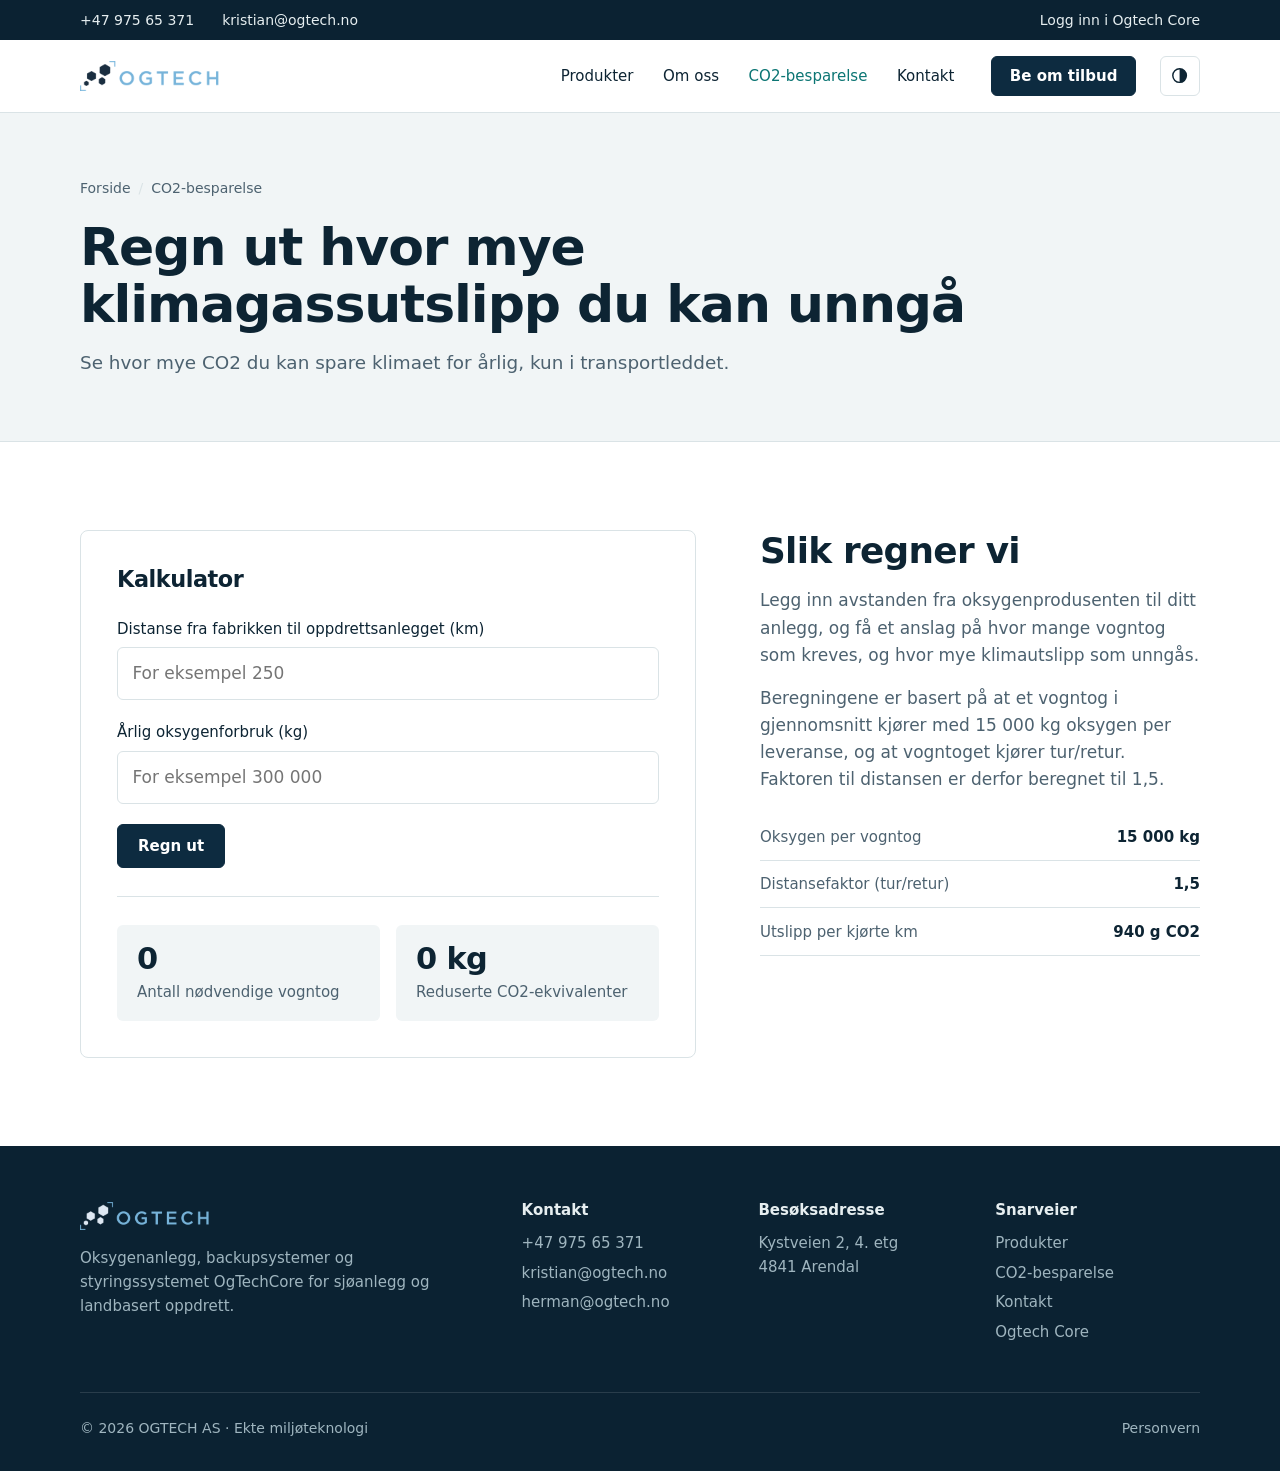
==== commit c04c0fdb: "Ny layout og ny skrift: mer profesjonelt uttrykk Serif-skriften med kursiv fargetekst og de store re" ====
--- a/co2-besparelse/index.html
+++ b/co2-besparelse/index.html
@@ -18,9 +18,8 @@
     <link rel="canonical" href="https://ogtech.no/co2-besparelse/" />
     <link rel="icon" type="image/png" sizes="32x32" href="../assets/ikon-32.png" />
     <link rel="apple-touch-icon" href="../assets/ikon-180.png" />
-    <meta name="theme-color" content="#eef3f2" />
-    <link rel="preload" href="../fonts/instrument-serif.woff2" as="font" type="font/woff2" crossorigin />
-    <link rel="preload" href="../fonts/instrument-sans.woff2" as="font" type="font/woff2" crossorigin />
+    <meta name="theme-color" content="#ffffff" />
+    <link rel="preload" href="../fonts/schibsted-grotesk.woff2" as="font" type="font/woff2" crossorigin />
     <link rel="stylesheet" href="../styles.css" />
     <script>
       document.documentElement.classList.add("js");
@@ -33,8 +32,15 @@
   </head>
   <body>
     <a class="skip" href="#innhold">Hopp til innholdet</a>
-    <header class="topbar">
-      <div class="wrap">
+    <div class="topline">
+      <div class="container">
+        <a href="tel:+4797565371">+47 975 65 371</a>
+        <a class="hide-small" href="mailto:kristian@ogtech.no">kristian@ogtech.no</a>
+        <a class="login" href="https://core.ogtech.no/auth">Logg inn i Ogtech Core</a>
+      </div>
+    </div>
+    <header class="header">
+      <div class="container">
         <a class="logo" href="../index.html" aria-label="Ogtech – til forsiden">
           <img class="logo-light" src="../assets/logo.png" alt="Ogtech" width="400" height="84" />
           <img class="logo-dark" src="../assets/logo-mork.png" alt="Ogtech" width="400" height="84" />
@@ -44,67 +50,85 @@
           <a href="../index.html#om-oss">Om oss</a>
           <a href="../co2-besparelse/index.html" aria-current="page">CO2-besparelse</a>
           <a href="../kontakt/index.html">Kontakt</a>
-          <a class="nav-core out" href="https://core.ogtech.no/auth">Ogtech Core</a>
+          <a class="nav-mobile-only" href="https://core.ogtech.no/auth">Logg inn i Ogtech Core</a>
         </nav>
+        <a class="btn" href="../kontakt/index.html">Be om tilbud</a>
         <button class="icon-btn theme-toggle" type="button" aria-label="Bytt til mørk modus">
           <svg viewBox="0 0 24 24" aria-hidden="true">
-            <circle cx="12" cy="12" r="9" fill="none" stroke="currentColor" stroke-width="1.6" />
-            <path d="M12 3a9 9 0 0 1 0 18Z" fill="currentColor" />
+            <circle cx="12" cy="12" r="8.5" fill="none" stroke="currentColor" stroke-width="1.8" />
+            <path d="M12 3.5a8.5 8.5 0 0 1 0 17Z" fill="currentColor" />
           </svg>
         </button>
-        <button class="icon-btn menu-toggle" type="button" aria-controls="meny" aria-expanded="false">
-          <span class="menu-text">Meny</span><span class="bars" aria-hidden="true"></span>
+        <button class="icon-btn menu-toggle" type="button" aria-controls="meny" aria-expanded="false" aria-label="Meny">
+          <span class="bars" aria-hidden="true"><span></span><span></span><span></span></span>
         </button>
       </div>
     </header>
 
     <main id="innhold">
-      <section class="page-head">
-        <div class="wrap">
-          <div class="row half">
-            <div>
-              <p class="label"><span class="num">CO2-besparelse</span><span>Kun i transportleddet</span></p>
-              <h1>Regn ut hvor mye klimagass&shy;utslipp du kan <em>unngå</em></h1>
-              <p class="lead">
-                Se hvor mye CO2 du kan spare klimaet for årlig, kun i transportleddet.
-              </p>
-              <div class="note">
-                <p>
-                  Legg inn avstanden fra oksygenprodusenten til ditt anlegg, og få et anslag på
-                  hvor mange vogntog som kreves, og hvor mye klimautslipp som unngås.
-                </p>
-                <p>
-                  Beregningene er basert på at et vogntog i gjennomsnitt kjører med 15 000 kg
-                  oksygen per leveranse, og at vogntoget kjører tur/retur. Faktoren til distansen
-                  er derfor beregnet til 1,5.
-                </p>
-              </div>
-            </div>
-            <div>
+      <section class="page-header">
+        <div class="container">
+          <ol class="breadcrumb">
+            <li><a href="../index.html">Forside</a></li>
+            <li aria-current="page">CO2-besparelse</li>
+          </ol>
+          <h1>Regn ut hvor mye klimagassutslipp du kan unngå</h1>
+          <p class="lead">Se hvor mye CO2 du kan spare klimaet for årlig, kun i transportleddet.</p>
+        </div>
+      </section>
+
+      <section class="section">
+        <div class="container">
+          <div class="split top wide-text">
+            <div class="panel">
+              <h2>Kalkulator</h2>
               <form class="calc-form" id="calc" novalidate>
                 <label>
-                  <span>Distanse fra fabrikken til oppdrettsanlegget (km)</span>
-                  <input type="number" id="distance" min="0" inputmode="decimal" placeholder="0 km" />
+                  Distanse fra fabrikken til oppdrettsanlegget (km)
+                  <input type="number" id="distance" min="0" inputmode="decimal" placeholder="For eksempel 250" />
                 </label>
                 <label>
-                  <span>Årlig oksygenforbruk (kg)</span>
-                  <input type="number" id="annualConsumption" min="0" inputmode="decimal" placeholder="0 kg" />
+                  Årlig oksygenforbruk (kg)
+                  <input
+                    type="number"
+                    id="annualConsumption"
+                    min="0"
+                    inputmode="decimal"
+                    placeholder="For eksempel 300 000"
+                  />
                 </label>
-                <button class="btn arrow" type="submit">Regn ut</button>
+                <button class="btn" type="submit">Regn ut</button>
               </form>
               <p class="calc-error" id="calc-error" role="alert" hidden>
                 Vennligst oppgi positive tall for både distanse og årlig oksygenforbruk.
               </p>
-              <div class="result" aria-live="polite">
-                <div class="fact">
+              <div class="results" aria-live="polite">
+                <div class="result">
                   <b id="trucks">0</b>
                   <span>Antall nødvendige vogntog</span>
                 </div>
-                <div class="fact">
+                <div class="result">
                   <b id="co2">0 kg</b>
                   <span>Reduserte CO2-ekvivalenter</span>
                 </div>
               </div>
+            </div>
+            <div class="text">
+              <h2>Slik regner vi</h2>
+              <p>
+                Legg inn avstanden fra oksygenprodusenten til ditt anlegg, og få et anslag på hvor
+                mange vogntog som kreves, og hvor mye klimautslipp som unngås.
+              </p>
+              <p>
+                Beregningene er basert på at et vogntog i gjennomsnitt kjører med 15 000 kg oksygen
+                per leveranse, og at vogntoget kjører tur/retur. Faktoren til distansen er derfor
+                beregnet til 1,5.
+              </p>
+              <ul class="method">
+                <li><span>Oksygen per vogntog</span><b>15 000 kg</b></li>
+                <li><span>Distansefaktor (tur/retur)</span><b>1,5</b></li>
+                <li><span>Utslipp per kjørte km</span><b>940 g CO2</b></li>
+              </ul>
             </div>
           </div>
         </div>
@@ -112,36 +136,37 @@
     </main>
 
     <footer class="footer">
-      <div class="wrap">
-        <p class="footer-claim">Ekte <em>miljøteknologi</em>.</p>
-        <div class="footer-cols">
-          <div>
-            <span class="label">Kontakt</span>
-            <a href="mailto:kristian@ogtech.no">kristian@ogtech.no</a>
-            <a href="mailto:herman@ogtech.no">herman@ogtech.no</a>
-            <a href="tel:+4797565371">+47 975 65 371</a>
+      <div class="container">
+        <div class="footer-grid">
+          <div class="footer-about">
+            <img class="footer-logo" src="../assets/logo-mork.png" alt="Ogtech" width="400" height="84" loading="lazy" />
+            <p>Oksygenanlegg, backupsystemer og styringssystemet OgTechCore for sjøanlegg og landbasert oppdrett.</p>
           </div>
           <div>
-            <span class="label">Besøk oss</span>
+            <h2>Kontakt</h2>
+            <ul>
+              <li><a href="tel:+4797565371">+47 975 65 371</a></li>
+              <li><a href="mailto:kristian@ogtech.no">kristian@ogtech.no</a></li>
+              <li><a href="mailto:herman@ogtech.no">herman@ogtech.no</a></li>
+            </ul>
+          </div>
+          <div>
+            <h2>Besøksadresse</h2>
             <p>Kystveien 2, 4. etg<br />4841 Arendal</p>
           </div>
           <div>
-            <span class="label">Sider</span>
-            <a href="../produkter/index.html">Produkter</a>
-            <a href="../co2-besparelse/index.html">CO2-besparelse</a>
-            <a href="../kontakt/index.html">Kontakt</a>
-          </div>
-          <div>
-            <span class="label">Posisjon</span>
-            <p>58°27′N 8°46′E</p>
+            <h2>Snarveier</h2>
+            <ul>
+              <li><a href="../produkter/index.html">Produkter</a></li>
+              <li><a href="../co2-besparelse/index.html">CO2-besparelse</a></li>
+              <li><a href="../kontakt/index.html">Kontakt</a></li>
+              <li><a href="https://core.ogtech.no/auth">Ogtech Core</a></li>
+            </ul>
           </div>
         </div>
         <div class="footer-bottom">
-          <span>© <span id="year">2026</span> OGTECH AS</span>
-          <nav aria-label="Bunnmeny">
-            <a href="../personvern/index.html">Personvern</a>
-            <a href="https://core.ogtech.no/auth">Ogtech Core</a>
-          </nav>
+          <span>© <span id="year">2026</span> OGTECH AS · Ekte miljøteknologi</span>
+          <a href="../personvern/index.html">Personvern</a>
         </div>
       </div>
     </footer>
--- a/styles.css
+++ b/styles.css
@@ -1,89 +1,82 @@
 /*
- * Ogtech nettside – «Fjord»-designet.
- * Dyp fjordblå fra logoen, lys sjøtåke som bakgrunn og teal fra OxyGen600-kabinettet som aksent.
- * Titler i Instrument Serif, brødtekst i Instrument Sans (begge OFL, ligger i fonts/).
+ * Ogtech nettside.
+ * Fjordblå fra logoen som hovedfarge, teal fra OxyGen600-kabinettet som aksent.
+ * All tekst i Schibsted Grotesk (OFL, ligger i fonts/).
  */
 
 @font-face {
-  font-family: "Instrument Serif";
+  font-family: "Schibsted Grotesk";
   font-style: normal;
-  font-weight: 400;
+  font-weight: 400 900;
   font-display: swap;
-  src: url("fonts/instrument-serif.woff2") format("woff2");
-}
-
-@font-face {
-  font-family: "Instrument Serif";
-  font-style: italic;
-  font-weight: 400;
-  font-display: swap;
-  src: url("fonts/instrument-serif-italic.woff2") format("woff2");
-}
-
-@font-face {
-  font-family: "Instrument Sans";
-  font-style: normal;
-  font-weight: 400 700;
-  font-display: swap;
-  src: url("fonts/instrument-sans.woff2") format("woff2");
+  src: url("fonts/schibsted-grotesk.woff2") format("woff2");
 }
 
 :root {
   color-scheme: light;
-  --mist: #eef3f2;
-  --mist-2: #e1eae9;
-  --foam: #f8fbfa;
+  --bg: #ffffff;
+  --bg-alt: #f1f5f6;
+  --surface: #ffffff;
   --ink: #0d2433;
-  --ink-soft: #4a6170;
-  --rule: #c7d5d6;
-  --accent: #0c7a78;
-  --accent-bright: #3fc1b6;
-  --deep: #0b2232;
-  --on-deep: #e8f1f1;
-  --on-deep-soft: #9fb7c2;
+  --ink-soft: #4d6270;
+  --line: #dae3e6;
+  --brand: #0d2b40;
+  --brand-hover: #16405e;
+  --on-brand: #ffffff;
+  --accent: #0b7573;
+  --accent-soft: #e2f2f0;
+  --navy: #0b2232;
+  --on-navy: #e6eef0;
+  --on-navy-soft: #9fb5bf;
   --danger: #b23a1f;
 
-  --font-display: "Instrument Serif", "Iowan Old Style", Georgia, serif;
-  --font-body: "Instrument Sans", ui-sans-serif, system-ui, sans-serif;
-  --gutter: clamp(1.25rem, 4vw, 3rem);
-  --header-h: 4.5rem;
-
-  --arrow: url("data:image/svg+xml,%3Csvg xmlns='http://www.w3.org/2000/svg' viewBox='0 0 24 24' fill='none' stroke='black' stroke-width='1.8' stroke-linecap='round' stroke-linejoin='round'%3E%3Cpath d='M4 12h15M13 6l6 6-6 6'/%3E%3C/svg%3E");
-  --arrow-out: url("data:image/svg+xml,%3Csvg xmlns='http://www.w3.org/2000/svg' viewBox='0 0 24 24' fill='none' stroke='black' stroke-width='1.8' stroke-linecap='round' stroke-linejoin='round'%3E%3Cpath d='M7 17 17 7M8 7h9v9'/%3E%3C/svg%3E");
+  --font: "Schibsted Grotesk", ui-sans-serif, system-ui, -apple-system, "Segoe UI", sans-serif;
+  --radius: 6px;
+  --container: 74rem;
+  --gutter: clamp(1.25rem, 4vw, 2rem);
+
+  --arrow: url("data:image/svg+xml,%3Csvg xmlns='http://www.w3.org/2000/svg' viewBox='0 0 24 24' fill='none' stroke='black' stroke-width='2' stroke-linecap='round' stroke-linejoin='round'%3E%3Cpath d='M5 12h14M13 6l6 6-6 6'/%3E%3C/svg%3E");
+  --check: url("data:image/svg+xml,%3Csvg xmlns='http://www.w3.org/2000/svg' viewBox='0 0 24 24' fill='none' stroke='black' stroke-width='2.4' stroke-linecap='round' stroke-linejoin='round'%3E%3Cpath d='m5 12.5 4.5 4.5L19 7.5'/%3E%3C/svg%3E");
 }
 
 /*
- * Mørk modus («natt på fjorden»). Følger innstillingen på maskinen, med mindre den besøkende
- * har valgt selv med knappen i topplinjen (da står valget i data-theme på <html>).
+ * Mørk modus. Følger innstillingen på maskinen, med mindre den besøkende har valgt selv
+ * med knappen i topplinjen (da står valget i data-theme på <html>).
  * De to blokkene må være like.
  */
 @media (prefers-color-scheme: dark) {
   :root:not([data-theme="light"]) {
     color-scheme: dark;
-    --mist: #08161f;
-    --mist-2: #0d1f2b;
-    --foam: #102633;
-    --ink: #e6efef;
-    --ink-soft: #93abb6;
-    --rule: #1f3a4a;
-    --accent: #4fd0c4;
-    --accent-bright: #4fd0c4;
-    --deep: #0f2c3f;
+    --bg: #0a1821;
+    --bg-alt: #0e1f2b;
+    --surface: #112634;
+    --ink: #e6eef0;
+    --ink-soft: #9db1bb;
+    --line: #22394a;
+    --brand: #5cc9bf;
+    --brand-hover: #7ad6ce;
+    --on-brand: #062028;
+    --accent: #62d2c7;
+    --accent-soft: #123a3c;
+    --navy: #061119;
     --danger: #ff8a6b;
   }
 }
 
 :root[data-theme="dark"] {
   color-scheme: dark;
-  --mist: #08161f;
-  --mist-2: #0d1f2b;
-  --foam: #102633;
-  --ink: #e6efef;
-  --ink-soft: #93abb6;
-  --rule: #1f3a4a;
-  --accent: #4fd0c4;
-  --accent-bright: #4fd0c4;
-  --deep: #0f2c3f;
+  --bg: #0a1821;
+  --bg-alt: #0e1f2b;
+  --surface: #112634;
+  --ink: #e6eef0;
+  --ink-soft: #9db1bb;
+  --line: #22394a;
+  --brand: #5cc9bf;
+  --brand-hover: #7ad6ce;
+  --on-brand: #062028;
+  --accent: #62d2c7;
+  --accent-soft: #123a3c;
+  --navy: #061119;
   --danger: #ff8a6b;
 }
 
@@ -95,14 +88,14 @@
 
 html {
   scroll-behavior: smooth;
-  scroll-padding-top: calc(var(--header-h) + 1rem);
+  scroll-padding-top: 6rem;
 }
 
 body {
   margin: 0;
-  background-color: var(--mist);
+  background-color: var(--bg);
   color: var(--ink);
-  font-family: var(--font-body);
+  font-family: var(--font);
   font-size: 17px;
   line-height: 1.6;
   -webkit-font-smoothing: antialiased;
@@ -112,16 +105,24 @@
 h2,
 h3 {
   margin: 0;
-  font-family: var(--font-display);
-  font-weight: 400;
-  line-height: 1.02;
-  letter-spacing: -0.015em;
+  font-weight: 600;
+  line-height: 1.15;
+  letter-spacing: -0.02em;
   text-wrap: balance;
 }
 
-h1 em,
-h2 em {
-  color: var(--accent);
+h1 {
+  font-size: clamp(2.1rem, 4.2vw, 3.25rem);
+  line-height: 1.08;
+}
+
+h2 {
+  font-size: clamp(1.65rem, 2.8vw, 2.25rem);
+}
+
+h3 {
+  font-size: 1.25rem;
+  letter-spacing: -0.01em;
 }
 
 p,
@@ -136,12 +137,12 @@
 }
 
 a {
-  color: inherit;
-  text-decoration-thickness: 1px;
-  text-underline-offset: 0.2em;
+  color: var(--accent);
+  text-underline-offset: 0.18em;
 }
 
 :focus-visible {
+  border-radius: 2px;
   outline: 2px solid var(--accent);
   outline-offset: 3px;
 }
@@ -150,10 +151,11 @@
   position: absolute;
   top: 0.5rem;
   left: 0.5rem;
-  z-index: 40;
+  z-index: 50;
+  border-radius: var(--radius);
   padding: 0.5rem 0.75rem;
-  background-color: var(--ink);
-  color: var(--mist);
+  background-color: var(--brand);
+  color: var(--on-brand);
   font-size: 14px;
   transform: translateY(-200%);
 }
@@ -162,24 +164,14 @@
   transform: none;
 }
 
-.wrap {
-  max-width: 82rem;
+.container {
+  max-width: var(--container);
   margin-inline: auto;
   padding-inline: var(--gutter);
 }
 
-/* Små ledetekster: «(01)  Oksygenanlegg». */
-.label {
-  display: flex;
-  gap: 0.75rem;
-  color: var(--ink-soft);
-  font-size: 14px;
-  letter-spacing: 0.01em;
-}
-
-.label .num {
-  color: var(--accent);
-  font-variant-numeric: tabular-nums;
+.muted {
+  color: var(--ink-soft);
 }
 
 /* ---------- Knapper og lenker ---------- */
@@ -187,253 +179,238 @@
 .btn {
   display: inline-flex;
   align-items: center;
+  justify-content: center;
+  gap: 0.5rem;
+  border: 1px solid var(--brand);
+  border-radius: var(--radius);
+  padding: 0.75rem 1.25rem;
+  background-color: var(--brand);
+  color: var(--on-brand);
+  font-family: inherit;
+  font-size: 15px;
+  font-weight: 600;
+  line-height: 1.2;
+  text-decoration: none;
+  cursor: pointer;
+  transition:
+    background-color 0.15s ease,
+    border-color 0.15s ease,
+    color 0.15s ease;
+}
+
+.btn:hover {
+  border-color: var(--brand-hover);
+  background-color: var(--brand-hover);
+}
+
+.btn-outline {
+  border-color: var(--line);
+  background-color: var(--surface);
+  color: var(--ink);
+}
+
+.btn-outline:hover {
+  border-color: var(--ink);
+  background-color: var(--surface);
+}
+
+/* Knapper oppå hero-bildet. */
+.btn-white {
+  border-color: #fff;
+  background-color: #fff;
+  color: #0b2232;
+}
+
+.btn-white:hover {
+  border-color: #dfeceb;
+  background-color: #dfeceb;
+}
+
+.btn-clear {
+  border-color: rgb(255 255 255 / 55%);
+  background-color: transparent;
+  color: #fff;
+}
+
+.btn-clear:hover {
+  border-color: #fff;
+  background-color: rgb(255 255 255 / 10%);
+}
+
+.more {
+  display: inline-flex;
+  align-items: center;
+  gap: 0.4rem;
+  font-weight: 600;
+  text-decoration: none;
+}
+
+.more::after {
+  content: "";
+  width: 1em;
+  height: 1em;
+  background-color: currentColor;
+  -webkit-mask: var(--arrow) center / contain no-repeat;
+  mask: var(--arrow) center / contain no-repeat;
+  transition: transform 0.15s ease;
+}
+
+.more:hover::after {
+  transform: translateX(3px);
+}
+
+.buttons {
+  display: flex;
+  flex-wrap: wrap;
   gap: 0.75rem;
-  border: 1px solid var(--ink);
-  padding: 0.9rem 1.4rem;
-  background-color: var(--ink);
-  color: var(--mist);
-  font-family: inherit;
+  margin-top: 2rem;
+}
+
+/* ---------- Infolinje øverst ---------- */
+
+.topline {
+  background-color: var(--navy);
+  color: var(--on-navy-soft);
+  font-size: 14px;
+}
+
+.topline .container {
+  display: flex;
+  min-height: 2.5rem;
+  align-items: center;
+  gap: 1.75rem;
+}
+
+.topline a {
+  color: var(--on-navy);
+  text-decoration: none;
+}
+
+.topline a:hover {
+  text-decoration: underline;
+}
+
+.topline .login {
+  margin-left: auto;
+}
+
+/* ---------- Topplinje ---------- */
+
+.header {
+  position: sticky;
+  top: 0;
+  z-index: 40;
+  border-bottom: 1px solid var(--line);
+  background-color: var(--bg);
+}
+
+.header .container {
+  display: flex;
+  min-height: 4.5rem;
+  align-items: center;
+  gap: 1.5rem;
+}
+
+.logo img {
+  width: auto;
+  height: 30px;
+}
+
+/* Logoen har mørke sekskanter, så mørk modus bruker en lys variant. */
+.logo .logo-dark {
+  display: none;
+}
+
+@media (prefers-color-scheme: dark) {
+  :root:not([data-theme="light"]) .logo .logo-dark {
+    display: block;
+  }
+
+  :root:not([data-theme="light"]) .logo .logo-light {
+    display: none;
+  }
+}
+
+:root[data-theme="dark"] .logo .logo-dark {
+  display: block;
+}
+
+:root[data-theme="dark"] .logo .logo-light {
+  display: none;
+}
+
+.nav {
+  display: flex;
+  align-items: center;
+  gap: 0.25rem;
+  margin-left: auto;
+}
+
+.nav a {
+  border-radius: var(--radius);
+  padding: 0.5rem 0.8rem;
+  color: var(--ink);
   font-size: 15px;
   font-weight: 500;
   text-decoration: none;
-  cursor: pointer;
-  transition:
-    background-color 0.2s ease,
-    color 0.2s ease,
-    border-color 0.2s ease;
-}
-
-.btn:hover {
-  border-color: var(--accent);
-  background-color: var(--accent);
-  color: var(--foam);
-}
-
-.btn-line {
-  background-color: transparent;
-  color: var(--ink);
-}
-
-/* Lys knapp på mørke flater (hero og havbånd). */
-.btn-light {
-  border-color: var(--on-deep);
-  background-color: var(--on-deep);
-  color: var(--deep);
-}
-
-.btn-light:hover {
-  border-color: var(--accent-bright);
-  background-color: var(--accent-bright);
-  color: var(--deep);
-}
-
-.btn-light.btn-line {
-  background-color: transparent;
-  color: var(--on-deep);
-}
-
-.btn-light.btn-line:hover {
-  background-color: var(--accent-bright);
-  color: var(--deep);
-}
-
-/* Pil etter teksten. Tegnet som SVG-maske, så den tar fargen til teksten. */
-.arrow::after,
-.out::after {
-  content: "";
-  width: 1.05em;
-  height: 1.05em;
-  flex-shrink: 0;
-  background-color: currentColor;
-  -webkit-mask: var(--arrow) center / contain no-repeat;
-  mask: var(--arrow) center / contain no-repeat;
-  transition: transform 0.2s ease;
-}
-
-.out::after {
-  -webkit-mask-image: var(--arrow-out);
-  mask-image: var(--arrow-out);
-}
-
-.arrow:hover::after,
-a:hover .arrow::after {
-  transform: translateX(4px);
-}
-
-.out:hover::after {
-  transform: translate(2px, -2px);
-}
-
-.link {
-  display: inline-flex;
-  align-items: center;
-  gap: 0.5rem;
-  border-bottom: 1px solid currentColor;
-  padding-bottom: 0.15rem;
-  font-weight: 500;
-  text-decoration: none;
-}
-
-.link:hover {
+}
+
+.nav a:hover {
+  background-color: var(--bg-alt);
+}
+
+.nav a[aria-current="page"] {
   color: var(--accent);
 }
 
-.actions {
-  display: flex;
-  flex-wrap: wrap;
-  gap: 0.75rem;
-  margin-top: 2.5rem;
-}
-
-/* ---------- Topplinje ---------- */
-
-.topbar {
-  position: sticky;
-  top: 0;
-  z-index: 30;
-  border-bottom: 1px solid var(--rule);
-  background-color: var(--mist);
-}
-
-.topbar .wrap {
-  display: flex;
-  height: var(--header-h);
-  align-items: center;
-  gap: 1rem;
-}
-
-.logo img {
-  width: auto;
-  height: 28px;
-}
-
-/* Logoen har mørke sekskanter, så mørk modus bruker en lys variant. */
-.logo .logo-dark {
+/* Ogtech Core ligger i infolinjen på store skjermer, og i menyen på mobil. */
+.nav .nav-mobile-only {
   display: none;
 }
 
-.nav {
-  display: flex;
-  align-items: center;
-  gap: 2rem;
-  margin-left: auto;
-}
-
-.nav a {
-  position: relative;
-  padding-block: 0.25rem;
-  font-size: 15px;
-  text-decoration: none;
-}
-
-.nav a:not(.nav-core)::after {
-  content: "";
-  position: absolute;
-  right: 0;
-  bottom: 0;
-  left: 0;
-  height: 1px;
-  background-color: currentColor;
-  transform: scaleX(0);
-  transform-origin: left;
-  transition: transform 0.25s ease;
-}
-
-.nav a:hover::after,
-.nav a[aria-current="page"]::after {
-  transform: scaleX(1);
-}
-
-.nav .nav-core {
-  display: inline-flex;
-  align-items: center;
-  gap: 0.4rem;
-  border: 1px solid var(--ink);
-  padding: 0.5rem 0.9rem;
-  font-weight: 500;
-  transition:
-    background-color 0.2s ease,
-    color 0.2s ease;
-}
-
-.nav .nav-core:hover {
-  background-color: var(--ink);
-  color: var(--mist);
+.header .btn {
+  padding: 0.65rem 1.1rem;
 }
 
 .icon-btn {
   display: none;
+  width: 2.5rem;
   height: 2.5rem;
+  flex-shrink: 0;
   align-items: center;
   justify-content: center;
-  border: 0;
+  border: 1px solid var(--line);
+  border-radius: var(--radius);
   padding: 0;
-  background: none;
+  background-color: var(--surface);
   color: var(--ink);
-  font: inherit;
-  font-size: 15px;
   cursor: pointer;
+}
+
+.icon-btn:hover {
+  border-color: var(--ink-soft);
+}
+
+.icon-btn svg {
+  width: 1.2rem;
+  height: 1.2rem;
 }
 
 /* Knappen trenger JavaScript, så den vises bare når det kjører. */
 .js .theme-toggle {
   display: flex;
-  width: 2.5rem;
-}
-
-.theme-toggle svg {
-  width: 1.25rem;
-  height: 1.25rem;
-  transition: transform 0.4s ease;
-}
-
-.theme-toggle:hover svg {
-  transform: rotate(180deg);
-}
-
-.menu-toggle {
-  gap: 0.6rem;
-  font-weight: 500;
 }
 
 .menu-toggle .bars {
   display: grid;
-  width: 1.25rem;
-  gap: 5px;
-}
-
-.menu-toggle .bars::before,
-.menu-toggle .bars::after {
-  content: "";
-  height: 1.5px;
+  width: 1.1rem;
+  gap: 4px;
+}
+
+.menu-toggle .bars span {
+  height: 2px;
+  border-radius: 2px;
   background-color: currentColor;
-  transition: transform 0.25s ease;
-}
-
-.menu-toggle[aria-expanded="true"] .bars::before {
-  transform: translateY(3.25px) rotate(45deg);
-}
-
-.menu-toggle[aria-expanded="true"] .bars::after {
-  transform: translateY(-3.25px) rotate(-45deg);
-}
-
-@media (prefers-color-scheme: dark) {
-  :root:not([data-theme="light"]) .logo .logo-dark {
-    display: block;
-  }
-
-  :root:not([data-theme="light"]) .logo .logo-light {
-    display: none;
-  }
-}
-
-:root[data-theme="dark"] .logo .logo-dark {
-  display: block;
-}
-
-:root[data-theme="dark"] .logo .logo-light {
-  display: none;
 }
 
 /* ---------- Hero (forsiden) ---------- */
@@ -441,10 +418,10 @@
 .hero {
   position: relative;
   display: grid;
-  min-height: min(calc(100svh - var(--header-h)), 60rem);
-  align-items: end;
+  min-height: clamp(30rem, 72vh, 40rem);
+  align-items: center;
   overflow: hidden;
-  background-color: var(--deep);
+  background-color: #0b2232;
   color: #fff;
 }
 
@@ -460,425 +437,441 @@
   content: "";
   position: absolute;
   inset: 0;
-  background: linear-gradient(to top, rgb(6 22 32 / 88%) 0%, rgb(6 22 32 / 20%) 55%, rgb(6 22 32 / 35%));
-}
-
-.hero .wrap {
+  background: linear-gradient(90deg, rgb(7 24 36 / 88%) 0%, rgb(7 24 36 / 60%) 50%, rgb(7 24 36 / 25%) 100%);
+}
+
+.hero .container {
   position: relative;
   z-index: 1;
   width: 100%;
-  padding-block: clamp(2.5rem, 6vw, 5rem);
-}
-
-.hero .label {
-  color: rgb(255 255 255 / 75%);
-}
-
-.hero .label .num {
-  color: var(--accent-bright);
+  padding-block: 4rem;
+}
+
+.hero-text {
+  max-width: 38rem;
 }
 
 .hero h1 {
-  max-width: 12ch;
+  font-size: clamp(2.4rem, 5vw, 3.75rem);
+}
+
+.hero p {
   margin-top: 1.25rem;
-  font-size: clamp(3.4rem, 10vw, 9rem);
-  line-height: 0.92;
-}
-
-.hero h1 em {
-  color: var(--accent-bright);
-}
-
-.hero-foot {
+  color: rgb(255 255 255 / 85%);
+  font-size: clamp(1.05rem, 1.5vw, 1.2rem);
+}
+
+/* Faktalinje rett under hero. */
+.keyfacts {
+  border-bottom: 1px solid var(--line);
+  background-color: var(--surface);
+}
+
+.keyfacts ul {
+  display: grid;
+  padding: 0;
+  list-style: none;
+}
+
+.keyfacts li {
+  padding: 1.25rem 0;
+}
+
+.keyfacts li + li {
+  border-top: 1px solid var(--line);
+}
+
+.keyfacts b {
+  display: block;
+  font-size: 1.2rem;
+  font-weight: 600;
+  letter-spacing: -0.01em;
+}
+
+.keyfacts span {
+  color: var(--ink-soft);
+  font-size: 15px;
+}
+
+/* ---------- Seksjoner ---------- */
+
+.section {
+  padding-block: clamp(3.5rem, 7vw, 5.5rem);
+}
+
+.section.alt {
+  background-color: var(--bg-alt);
+}
+
+.section-head {
+  max-width: 44rem;
+  margin-bottom: 2.5rem;
+}
+
+.section-head p {
+  margin-top: 0.875rem;
+  color: var(--ink-soft);
+  font-size: 1.1rem;
+}
+
+.overline {
+  margin-bottom: 0.75rem;
+  color: var(--accent);
+  font-size: 14px;
+  font-weight: 600;
+}
+
+/* To kolonner: tekst og bilde. */
+.split {
+  display: grid;
+  gap: 2.5rem;
+  align-items: center;
+}
+
+.split.top {
+  align-items: start;
+}
+
+.text > * + * {
+  margin-top: 1rem;
+}
+
+.text p {
+  color: var(--ink-soft);
+}
+
+.text h3 {
+  margin-top: 2rem;
+}
+
+.lead {
+  color: var(--ink);
+  font-size: 1.15rem;
+}
+
+.text .lead {
+  color: var(--ink);
+}
+
+.photo {
+  overflow: hidden;
+  border-radius: 8px;
+}
+
+.photo img {
+  width: 100%;
+  aspect-ratio: 4 / 3;
+  object-fit: cover;
+}
+
+/* Lys flate til produktbilder med gjennomsiktig bakgrunn. */
+.product-shot {
+  display: grid;
+  place-items: center;
+  border-radius: 8px;
+  padding: clamp(1.25rem, 4vw, 2.5rem);
+  background-color: var(--bg-alt);
+}
+
+.section.alt .product-shot {
+  background-color: var(--surface);
+}
+
+/* ---------- Kort ---------- */
+
+.cards {
+  display: grid;
+  gap: 1.25rem;
+}
+
+.cards.top {
+  align-items: start;
+}
+
+.card {
+  display: flex;
+  flex-direction: column;
+  overflow: hidden;
+  border: 1px solid var(--line);
+  border-radius: 8px;
+  background-color: var(--surface);
+}
+
+.card-media {
+  display: grid;
+  aspect-ratio: 16 / 9;
+  place-items: center;
+  overflow: hidden;
+  border-bottom: 1px solid var(--line);
+  background-color: var(--bg-alt);
+}
+
+.card-media img {
+  width: 100%;
+  height: 100%;
+  object-fit: cover;
+}
+
+.card-media.contain img {
+  width: auto;
+  max-height: 85%;
+  object-fit: contain;
+}
+
+.card-body {
+  display: flex;
+  flex: 1;
+  flex-direction: column;
+  gap: 0.6rem;
+  padding: 1.5rem;
+}
+
+.card-body p {
+  color: var(--ink-soft);
+}
+
+.card-body .more {
+  margin-top: auto;
+  padding-top: 0.5rem;
+}
+
+/* ---------- Sjekkliste ---------- */
+
+.checklist {
+  display: grid;
+  gap: 1.25rem;
+  padding: 0;
+  list-style: none;
+}
+
+.checklist li {
+  display: grid;
+  grid-template-columns: 1.4rem 1fr;
+  column-gap: 0.75rem;
+}
+
+.checklist li::before {
+  content: "";
+  grid-row: span 2;
+  width: 1.4rem;
+  height: 1.4rem;
+  margin-top: 0.15rem;
+  background-color: var(--accent);
+  -webkit-mask: var(--check) center / contain no-repeat;
+  mask: var(--check) center / contain no-repeat;
+}
+
+.checklist b {
+  font-weight: 600;
+}
+
+.checklist span {
+  color: var(--ink-soft);
+}
+
+/* ---------- Tekniske data ---------- */
+
+.specs {
+  margin: 1.5rem 0 0;
+  border-top: 1px solid var(--line);
+}
+
+.specs div {
+  display: grid;
+  gap: 0.15rem 1.5rem;
+  border-bottom: 1px solid var(--line);
+  padding-block: 0.8rem;
+}
+
+.specs dt {
+  color: var(--ink-soft);
+  font-size: 15px;
+}
+
+.specs dd {
+  margin: 0;
+  font-weight: 500;
+}
+
+/* ---------- Kontaktboks ---------- */
+
+.cta-box {
+  display: grid;
+  gap: 1.5rem 3rem;
+  align-items: center;
+  border-radius: 10px;
+  padding: clamp(1.75rem, 5vw, 3rem);
+  background-color: var(--navy);
+  color: var(--on-navy);
+}
+
+.cta-box p {
+  margin-top: 0.75rem;
+  color: var(--on-navy-soft);
+}
+
+.cta-box .buttons {
+  margin-top: 0;
+}
+
+.cta-box .btn {
+  border-color: #fff;
+  background-color: #fff;
+  color: #0b2232;
+}
+
+.cta-box .btn:hover {
+  border-color: #dfeceb;
+  background-color: #dfeceb;
+}
+
+.cta-box .btn.btn-outline {
+  border-color: rgb(255 255 255 / 35%);
+  background-color: transparent;
+  color: var(--on-navy);
+}
+
+.cta-box .btn.btn-outline:hover {
+  background-color: transparent;
+  border-color: var(--on-navy);
+}
+
+/* ---------- Undersider ---------- */
+
+.page-header {
+  border-bottom: 1px solid var(--line);
+  padding-block: clamp(2.5rem, 6vw, 4rem);
+  background-color: var(--bg-alt);
+}
+
+.page-header .lead {
+  max-width: 42rem;
+  margin-top: 1rem;
+  color: var(--ink-soft);
+}
+
+.page-header .product-shot {
+  background-color: var(--surface);
+}
+
+.breadcrumb {
   display: flex;
   flex-wrap: wrap;
-  align-items: end;
-  justify-content: space-between;
-  gap: 1.5rem 3rem;
-  margin-top: clamp(2rem, 4vw, 3rem);
-  border-top: 1px solid rgb(255 255 255 / 30%);
-  padding-top: 1.5rem;
-}
-
-.hero-foot p {
-  max-width: 34rem;
-  color: rgb(255 255 255 / 82%);
-  font-size: clamp(1rem, 1.6vw, 1.15rem);
-}
-
-.hero-foot .actions {
-  margin-top: 0;
-}
-
-/* ---------- Seksjoner ---------- */
-
-.section {
-  padding-block: clamp(4.5rem, 10vw, 8.5rem);
-}
-
-.tint {
-  background-color: var(--mist-2);
-}
-
-/* To kolonner på store skjermer: ledetekst til venstre, innhold til høyre. */
-.row {
-  display: grid;
-  gap: 1.5rem 3rem;
-}
-
-.statement {
-  font-family: var(--font-display);
-  font-size: clamp(2rem, 4.6vw, 3.9rem);
-  line-height: 1.08;
-  letter-spacing: -0.01em;
-  text-wrap: balance;
-}
-
-.statement em {
-  color: var(--accent);
-}
-
-/* Brødtekst i to spalter på brede skjermer, som i et magasin. */
-.columns {
-  margin-top: clamp(2rem, 4vw, 3.5rem);
-  column-gap: 3rem;
-  color: var(--ink-soft);
-}
-
-.columns p + p {
-  margin-top: 1em;
-}
-
-.page-head {
-  padding-block: clamp(3.5rem, 9vw, 7.5rem) clamp(2.5rem, 6vw, 4.5rem);
-}
-
-.page-head h1 {
-  max-width: 16ch;
+  gap: 0.5rem;
+  margin: 0 0 1.25rem;
+  padding: 0;
+  color: var(--ink-soft);
+  font-size: 14px;
+  list-style: none;
+}
+
+.breadcrumb li + li::before {
+  content: "/";
+  margin-right: 0.5rem;
+  color: var(--line);
+}
+
+.breadcrumb a {
+  color: inherit;
+  text-decoration: none;
+}
+
+.breadcrumb a:hover {
+  color: var(--ink);
+  text-decoration: underline;
+}
+
+/* Fanemeny på produktsiden. */
+.subnav {
+  position: sticky;
+  top: 4.5rem;
+  z-index: 30;
+  border-bottom: 1px solid var(--line);
+  background-color: var(--bg);
+}
+
+.subnav ul {
+  display: flex;
+  gap: 1.75rem;
+  margin: 0;
+  padding: 0;
+  overflow-x: auto;
+  list-style: none;
+  scrollbar-width: none;
+}
+
+.subnav a {
+  display: block;
+  border-bottom: 2px solid transparent;
+  padding-block: 0.9rem;
+  color: var(--ink-soft);
+  font-size: 15px;
+  font-weight: 500;
+  text-decoration: none;
+  white-space: nowrap;
+}
+
+.subnav a:hover {
+  border-bottom-color: var(--accent);
+  color: var(--ink);
+}
+
+.screens {
+  display: grid;
+  gap: 1rem;
+}
+
+.screens img {
+  border: 1px solid var(--line);
+  border-radius: 8px;
+}
+
+/* ---------- Kalkulator ---------- */
+
+.panel {
+  border: 1px solid var(--line);
+  border-radius: 8px;
+  padding: clamp(1.5rem, 4vw, 2.25rem);
+  background-color: var(--surface);
+}
+
+.panel h2 {
+  font-size: 1.4rem;
+}
+
+.calc-form {
+  display: grid;
+  gap: 1.25rem;
   margin-top: 1.5rem;
-  font-size: clamp(2.9rem, 7.5vw, 6.5rem);
-}
-
-.page-head .row.half h1 {
-  font-size: clamp(2.6rem, 5.2vw, 4.75rem);
-}
-
-.page-head .lead {
-  max-width: 38rem;
-  margin-top: 1.75rem;
-}
-
-.lead {
-  color: var(--ink-soft);
-  font-size: clamp(1.1rem, 1.8vw, 1.3rem);
-  line-height: 1.5;
-}
-
-.big-title {
-  font-size: clamp(2.6rem, 6.5vw, 5.5rem);
-}
-
-.figure {
-  margin: 0;
-}
-
-.figure figcaption {
-  display: flex;
-  flex-wrap: wrap;
-  justify-content: space-between;
-  gap: 0.25rem 1rem;
-  margin-top: 0.875rem;
-  color: var(--ink-soft);
-  font-size: 14px;
-}
-
-.figure.wide img {
-  width: 100%;
-  aspect-ratio: 16 / 7;
-  object-fit: cover;
-}
-
-/* Produktbilder med gjennomsiktig bakgrunn står i en lys «tank» med et skjær av sjø nederst. */
-.stage {
-  display: grid;
-  place-items: center;
-  padding: clamp(1.5rem, 5vw, 4rem);
-  background-color: var(--foam);
-  background-image: radial-gradient(ellipse at 50% 120%, color-mix(in srgb, var(--accent-bright) 22%, transparent), transparent 65%);
-}
-
-.figure .stage img {
-  width: auto;
-  max-height: min(60vh, 34rem);
-}
-
-/* ---------- Tjenesteliste (forsiden) ---------- */
-
-.offer-list {
-  margin-top: clamp(2.5rem, 5vw, 4rem);
-  padding: 0;
-  border-top: 1px solid var(--ink);
-  list-style: none;
-}
-
-.offer-list li {
-  border-bottom: 1px solid var(--rule);
-}
-
-.offer-list a {
-  display: grid;
-  grid-template-columns: 3rem 1fr auto;
-  align-items: baseline;
-  gap: 0.5rem 1.5rem;
-  padding-block: clamp(1.4rem, 3vw, 2.2rem);
-  text-decoration: none;
-  transition:
-    color 0.2s ease,
-    padding 0.3s ease;
-}
-
-.offer-list .num {
-  color: var(--accent);
-  font-size: 14px;
-  font-variant-numeric: tabular-nums;
-}
-
-.offer-list h3 {
-  font-size: clamp(1.9rem, 4.4vw, 3.4rem);
-}
-
-.offer-list p {
-  grid-column: 2;
-  max-width: 34rem;
-  color: var(--ink-soft);
-}
-
-.offer-list .go {
-  grid-row: 1 / span 2;
-  grid-column: 3;
-  align-self: center;
-  display: grid;
-  width: 3rem;
-  height: 3rem;
-  place-items: center;
-  border: 1px solid var(--rule);
-  border-radius: 999px;
-  transition:
-    background-color 0.2s ease,
-    border-color 0.2s ease,
-    color 0.2s ease;
-}
-
-.offer-list a:hover {
-  color: var(--accent);
-}
-
-.offer-list a:hover .go {
-  border-color: var(--accent);
-  background-color: var(--accent);
-  color: var(--foam);
-}
-
-/* ---------- Nøkkeltall ---------- */
-
-.facts {
-  display: grid;
-  margin-top: clamp(2.5rem, 5vw, 4rem);
-  border-top: 1px solid var(--rule);
-}
-
-.fact {
-  border-bottom: 1px solid var(--rule);
-  padding-block: 1.5rem;
-}
-
-.fact b {
-  display: block;
-  font-family: var(--font-display);
-  font-size: clamp(2.6rem, 5vw, 4rem);
-  font-weight: 400;
-  line-height: 1;
-  letter-spacing: -0.02em;
-  font-variant-numeric: tabular-nums;
-}
-
-.fact span {
-  display: block;
-  margin-top: 0.6rem;
-  color: var(--ink-soft);
+}
+
+.calc-form label {
+  display: grid;
+  gap: 0.4rem;
   font-size: 15px;
-}
-
-/* ---------- Havbånd (mørke seksjoner med dybdekurver) ---------- */
-
-.band {
-  position: relative;
-  overflow: hidden;
-  background-color: var(--deep);
-  color: var(--on-deep);
-}
-
-/* Dybdekurver som på et sjøkart. */
-.band::before {
-  content: "";
-  position: absolute;
-  inset: 0;
-  background-image: url("data:image/svg+xml,%3Csvg xmlns='http://www.w3.org/2000/svg' viewBox='0 0 1200 600' fill='none' stroke='%237fb8d4' stroke-width='1'%3E%3Cpath d='M-50 470C150 400 280 520 470 450S760 330 930 390 1150 470 1260 420'/%3E%3Cpath d='M-50 510C140 450 300 560 480 495S770 380 940 435 1160 515 1260 470'/%3E%3Cpath d='M-50 550C130 500 310 600 490 540S780 430 950 480 1170 560 1260 520'/%3E%3Cpath d='M-50 590C120 550 320 640 500 585S790 480 960 525 1180 605 1260 570'/%3E%3Cpath d='M720 120c60-40 170-30 200 30s-40 110-120 105-140-95-80-135Z'/%3E%3Cpath d='M690 110c80-60 230-45 265 35s-55 145-160 138-185-115-105-173Z'/%3E%3Cpath d='M660 100c95-80 285-60 330 40s-70 180-200 170-230-135-130-210Z'/%3E%3C/svg%3E");
-  background-position: center bottom;
-  background-repeat: no-repeat;
-  background-size: cover;
-  opacity: 0.14;
-  pointer-events: none;
-}
-
-.band > .wrap {
-  position: relative;
-}
-
-.band .label,
-.band .lead {
-  color: var(--on-deep-soft);
-}
-
-.band .label .num,
-.band h2 em {
-  color: var(--accent-bright);
-}
-
-.band .link:hover {
-  color: var(--accent-bright);
-}
-
-.band .stage {
-  background-color: rgb(255 255 255 / 4%);
-}
-
-.band .facts,
-.band .fact,
-.band .fact + .fact {
-  border-color: rgb(255 255 255 / 16%);
-}
-
-.band .fact span {
-  color: var(--on-deep-soft);
-}
-
-.cta h2 {
-  max-width: 18ch;
-  margin-top: 1.5rem;
-  font-size: clamp(2.6rem, 7vw, 6rem);
-}
-
-/* ---------- Produktkapitler ---------- */
-
-.chapter {
-  border-top: 1px solid var(--rule);
-  padding-block: clamp(3rem, 7vw, 6rem);
-}
-
-.band .chapter,
-.chapter.first {
-  border-top: 0;
-}
-
-.chapter h2 {
-  font-size: clamp(2.4rem, 5.5vw, 4.5rem);
-}
-
-.chapter .lead {
-  max-width: 36rem;
-  margin-top: 1.25rem;
-}
-
-.prose-text {
-  max-width: 40rem;
-  margin-top: 2rem;
-  color: var(--ink-soft);
-}
-
-.prose-text > * + * {
-  margin-top: 1em;
-}
-
-.prose-text h3 {
-  margin-top: 2rem;
-  color: var(--ink);
-  font-size: 1.75rem;
-}
-
-.band .prose-text {
-  color: var(--on-deep-soft);
-}
-
-.band .prose-text h3 {
-  color: var(--on-deep);
-}
-
-.chapter-media {
-  margin-top: clamp(2rem, 4vw, 3rem);
-}
-
-.shots {
-  display: grid;
-  gap: 1rem;
-  margin-top: clamp(2.5rem, 5vw, 4rem);
-}
-
-.shots img {
-  box-shadow: 0 30px 60px -30px rgb(0 0 0 / 60%);
-}
-
-.pair {
-  display: grid;
-  gap: 0 3rem;
-}
-
-/* ---------- Kalkulator ---------- */
-
-.calc-form {
-  display: grid;
-  gap: 2rem;
-}
-
-.calc-form label span {
-  display: block;
-  color: var(--ink-soft);
-  font-size: 14px;
+  font-weight: 500;
 }
 
 .calc-form input {
   width: 100%;
-  margin-top: 0.25rem;
-  border: 0;
-  border-bottom: 1px solid var(--ink);
-  border-radius: 0;
-  padding: 0.4rem 0;
-  background: transparent;
+  border: 1px solid var(--line);
+  border-radius: var(--radius);
+  padding: 0.75rem 0.9rem;
+  background-color: var(--bg);
   color: var(--ink);
-  font-family: var(--font-display);
-  font-size: clamp(2rem, 4vw, 2.75rem);
-  line-height: 1.2;
+  font: inherit;
+  font-size: 17px;
+  font-weight: 400;
+}
+
+.calc-form input:focus {
+  border-color: var(--accent);
   outline: none;
-  transition: border-color 0.2s ease;
-}
-
-.calc-form input::placeholder {
-  color: color-mix(in srgb, var(--ink-soft) 55%, transparent);
-}
-
-.calc-form input:focus {
-  border-bottom-color: var(--accent);
-  box-shadow: 0 1px 0 0 var(--accent);
+  box-shadow: 0 0 0 3px var(--accent-soft);
 }
 
 .calc-form .btn {
   justify-self: start;
-}
-
-.result {
-  display: grid;
-  margin-top: 3rem;
-  border-top: 1px solid var(--ink);
 }
 
 .calc-error {
@@ -888,31 +881,75 @@
   font-weight: 500;
 }
 
-.note {
-  max-width: 34rem;
-  margin-top: 2rem;
+.results {
+  display: grid;
+  gap: 1rem;
+  margin-top: 1.75rem;
+  border-top: 1px solid var(--line);
+  padding-top: 1.75rem;
+}
+
+.result {
+  border-radius: var(--radius);
+  padding: 1rem 1.25rem;
+  background-color: var(--bg-alt);
+}
+
+.result b {
+  display: block;
+  font-size: 1.9rem;
+  font-weight: 600;
+  line-height: 1.2;
+  letter-spacing: -0.02em;
+  font-variant-numeric: tabular-nums;
+}
+
+.result span {
   color: var(--ink-soft);
   font-size: 15px;
 }
 
-.note > * + * {
-  margin-top: 0.8em;
+.method {
+  margin-top: 1.25rem;
+  padding: 0;
+  list-style: none;
+}
+
+.method li {
+  display: flex;
+  justify-content: space-between;
+  gap: 1rem;
+  border-bottom: 1px solid var(--line);
+  padding-block: 0.7rem;
+  font-size: 15px;
+}
+
+.method li span {
+  color: var(--ink-soft);
+}
+
+.method li b {
+  font-weight: 600;
+  text-align: right;
 }
 
 /* ---------- Kontakt ---------- */
 
 .contact-list {
-  margin-top: clamp(2.5rem, 5vw, 4rem);
+  margin: 0;
   padding: 0;
-  border-top: 1px solid var(--ink);
   list-style: none;
 }
 
 .contact-list li {
   display: grid;
-  gap: 0.25rem 2rem;
-  border-bottom: 1px solid var(--rule);
-  padding-block: 1.4rem;
+  gap: 0.1rem;
+  border-bottom: 1px solid var(--line);
+  padding-block: 1rem;
+}
+
+.panel h2 + .contact-list {
+  margin-top: 1.25rem;
 }
 
 .contact-list span {
@@ -922,206 +959,216 @@
 
 .contact-list a {
   justify-self: start;
-  font-family: var(--font-display);
-  font-size: clamp(1.6rem, 3.6vw, 2.6rem);
-  line-height: 1.15;
+  color: var(--ink);
+  font-size: 1.15rem;
+  font-weight: 500;
   text-decoration: none;
   overflow-wrap: anywhere;
-  transition: color 0.2s ease;
 }
 
 .contact-list a:hover {
   color: var(--accent);
+  text-decoration: underline;
+}
+
+figure {
+  margin: 0;
+}
+
+figcaption {
+  margin-top: 0.75rem;
+  color: var(--ink-soft);
+  font-size: 14px;
 }
 
 /* ---------- Personvern ---------- */
 
 .prose {
-  max-width: 44rem;
-  color: var(--ink-soft);
+  max-width: 46rem;
 }
 
 .prose h2 {
-  margin-top: 3rem;
-  color: var(--ink);
-  font-size: clamp(1.8rem, 3vw, 2.3rem);
+  margin-top: 2.5rem;
+  font-size: 1.5rem;
 }
 
 .prose h3 {
-  margin-top: 2rem;
-  color: var(--ink);
-  font-family: var(--font-body);
-  font-size: 1.05rem;
+  margin-top: 1.75rem;
+  font-size: 1.1rem;
+}
+
+.prose p,
+.prose ul {
+  margin-top: 0.75em;
+  color: var(--ink-soft);
+}
+
+.prose ul {
+  padding-left: 1.2em;
+}
+
+/* ---------- Bunn ---------- */
+
+.footer {
+  background-color: var(--navy);
+  color: var(--on-navy-soft);
+  font-size: 15px;
+}
+
+.footer .container {
+  padding-block: 3.5rem 2rem;
+}
+
+.footer-grid {
+  display: grid;
+  gap: 2rem;
+}
+
+.footer-logo {
+  width: auto;
+  height: 28px;
+}
+
+.footer-about p {
+  max-width: 22rem;
+  margin-top: 1rem;
+}
+
+.footer h2 {
+  margin-bottom: 0.75rem;
+  color: var(--on-navy);
+  font-size: 15px;
   font-weight: 600;
   letter-spacing: 0;
-  line-height: 1.4;
-}
-
-.prose p,
-.prose ul {
-  margin-top: 0.8em;
-}
-
-.prose ul {
-  padding-left: 1.2em;
-}
-
-.prose a {
-  color: var(--accent);
-}
-
-/* ---------- Bunn ---------- */
-
-.footer {
-  border-top: 1px solid rgb(255 255 255 / 10%);
-  background-color: var(--deep);
-  color: var(--on-deep);
-  font-size: 15px;
-}
-
-.footer .wrap {
-  padding-block: clamp(3.5rem, 7vw, 6rem) 2rem;
-}
-
-.footer-claim {
-  font-family: var(--font-display);
-  font-size: clamp(2.8rem, 8vw, 7rem);
-  line-height: 0.95;
-  letter-spacing: -0.02em;
-}
-
-.footer-claim em {
-  color: var(--accent-bright);
-}
-
-.footer-cols {
-  display: grid;
-  gap: 2rem;
-  margin-top: clamp(3rem, 6vw, 5rem);
-  border-top: 1px solid rgb(255 255 255 / 18%);
-  padding-top: 2rem;
-}
-
-.footer-cols p,
-.footer-cols a {
-  display: block;
-  color: var(--on-deep);
+}
+
+.footer ul {
+  display: grid;
+  gap: 0.35rem;
+  padding: 0;
+  list-style: none;
+}
+
+.footer a {
+  color: var(--on-navy-soft);
   text-decoration: none;
 }
 
-.footer-cols a:hover {
-  color: var(--accent-bright);
-}
-
-.footer-cols .label {
-  display: block;
-  margin-bottom: 0.75rem;
-  color: var(--on-deep-soft);
+.footer a:hover {
+  color: var(--on-navy);
+  text-decoration: underline;
 }
 
 .footer-bottom {
   display: flex;
   flex-wrap: wrap;
   justify-content: space-between;
-  gap: 0.75rem 2rem;
-  margin-top: clamp(3rem, 6vw, 5rem);
-  color: var(--on-deep-soft);
+  gap: 0.5rem 1.5rem;
+  margin-top: 3rem;
+  border-top: 1px solid rgb(255 255 255 / 12%);
+  padding-top: 1.5rem;
   font-size: 14px;
 }
 
-.footer-bottom nav {
-  display: flex;
-  flex-wrap: wrap;
-  gap: 1.5rem;
-}
-
-.footer-bottom a {
-  color: inherit;
-  text-decoration: none;
-}
-
-.footer-bottom a:hover {
-  color: var(--on-deep);
-}
-
 /* ---------- Bredere skjermer ---------- */
 
-@media (min-width: 720px) {
-  .columns {
-    column-count: 2;
-  }
-
-  .pair {
+@media (min-width: 640px) {
+  .keyfacts ul {
+    grid-template-columns: repeat(2, 1fr);
+  }
+
+  .keyfacts li + li {
+    border-top: 0;
+  }
+
+  .keyfacts li:nth-child(n + 3) {
+    border-top: 1px solid var(--line);
+  }
+
+  .keyfacts li:nth-child(even) {
+    border-left: 1px solid var(--line);
+    padding-left: 1.5rem;
+  }
+
+  .results {
     grid-template-columns: 1fr 1fr;
   }
 
-  .facts,
-  .result {
-    grid-template-columns: repeat(var(--cols, 3), 1fr);
-    border-bottom: 1px solid var(--rule);
-  }
-
-  .result {
-    --cols: 2;
-  }
-
-  .fact {
-    border-bottom: 0;
-    padding: 2rem 1.5rem 1.5rem 0;
-  }
-
-  .fact + .fact {
-    border-left: 1px solid var(--rule);
+  .specs div {
+    grid-template-columns: 11rem 1fr;
+  }
+
+  .screens {
+    grid-template-columns: 1fr 1fr;
+  }
+
+  .footer-grid {
+    grid-template-columns: 1fr 1fr;
+  }
+}
+
+@media (min-width: 960px) {
+  .keyfacts ul {
+    grid-template-columns: repeat(4, 1fr);
+  }
+
+  .keyfacts li:nth-child(n) {
+    border-top: 0;
+    border-left: 1px solid var(--line);
     padding-left: 1.5rem;
   }
 
-  .shots {
+  .keyfacts li:first-child {
+    border-left: 0;
+    padding-left: 0;
+  }
+
+  .split {
     grid-template-columns: 1fr 1fr;
-  }
-
-  .contact-list li {
-    grid-template-columns: 10rem 1fr;
-    align-items: baseline;
-  }
-
-  .footer-cols {
-    grid-template-columns: repeat(4, 1fr);
-  }
-}
-
-@media (min-width: 960px) {
-  .row {
-    grid-template-columns: minmax(0, 1fr) minmax(0, 3fr);
-  }
-
-  .row.half {
+    gap: 4rem;
+  }
+
+  .split.wide-text {
+    grid-template-columns: 7fr 5fr;
+  }
+
+  .split.flip > :first-child {
+    order: 2;
+  }
+
+  .cards {
     grid-template-columns: 1fr 1fr;
-    gap: 5rem;
-  }
-
-  .row.center {
-    align-items: center;
-  }
-
-  .row > .label {
-    padding-top: 0.6rem;
-  }
-
-  .sticky {
-    position: sticky;
-    top: calc(var(--header-h) + 2rem);
-    align-self: start;
-  }
-
-  .offer-list a:hover {
-    padding-left: 1rem;
+  }
+
+  .cta-box {
+    grid-template-columns: 1fr auto;
+  }
+
+  .screens.stack {
+    grid-template-columns: 1fr;
+  }
+
+  .footer-grid {
+    grid-template-columns: 2fr 1fr 1fr 1fr;
   }
 }
 
 /* ---------- Mobil og nettbrett ---------- */
 
-@media (max-width: 899px) {
-  .js .icon-btn {
+@media (max-width: 959px) {
+  .topline .hide-small {
+    display: none;
+  }
+
+  .header .container {
+    gap: 0.5rem;
+  }
+
+  .header .btn {
+    display: none;
+  }
+
+  .js .menu-toggle {
     display: flex;
   }
 
@@ -1130,88 +1177,56 @@
   }
 
   /* Uten JavaScript vises lenkene som en vanlig rad under logoen. */
-  .topbar .wrap {
+  .header .container {
     flex-wrap: wrap;
-    height: auto;
-    min-height: var(--header-h);
   }
 
   html:not(.js) .nav {
     order: 5;
     flex-wrap: wrap;
-    gap: 0.5rem 1.25rem;
     width: 100%;
-    margin-left: 0;
-    padding-bottom: 1rem;
-  }
-
-  /* Med JavaScript blir menyen et eget lag som dekker siden under topplinjen. */
+    margin: 0 0 0.75rem -0.8rem;
+  }
+
+  /* Med JavaScript blir menyen et panel som felles ut under topplinjen. */
   .js .nav {
-    position: fixed;
-    inset: var(--header-h) 0 0;
+    position: absolute;
+    top: 100%;
+    right: 0;
+    left: 0;
     display: none;
     flex-direction: column;
     align-items: stretch;
     gap: 0;
     margin: 0;
-    padding: 1.5rem var(--gutter) 2rem;
-    overflow-y: auto;
-    background-color: var(--mist);
+    border-bottom: 1px solid var(--line);
+    padding: 0.5rem var(--gutter) 1.25rem;
+    background-color: var(--bg);
+    box-shadow: 0 16px 24px -16px rgb(0 0 0 / 25%);
   }
 
   .js .nav.open {
     display: flex;
-    animation: menu-in 0.25s ease;
   }
 
   .js .nav a {
-    border-bottom: 1px solid var(--rule);
-    padding-block: 1rem;
-    font-family: var(--font-display);
-    font-size: 2.4rem;
-    line-height: 1.1;
-  }
-
-  .js .nav a:not(.nav-core)::after {
-    display: none;
-  }
-
-  .js .nav a[aria-current="page"] {
+    border-bottom: 1px solid var(--line);
+    border-radius: 0;
+    padding: 0.9rem 0;
+    font-size: 17px;
+  }
+
+  .js .nav a:hover {
+    background-color: transparent;
     color: var(--accent);
   }
 
-  .js .nav .nav-core {
-    justify-content: space-between;
-    margin-top: 2rem;
-    border: 1px solid var(--ink);
-    padding: 1rem 1.25rem;
-    font-family: var(--font-body);
-    font-size: 17px;
-  }
-
-  .menu-open body {
-    overflow: hidden;
-  }
-}
-
-@keyframes menu-in {
-  from {
-    opacity: 0;
-    transform: translateY(-8px);
-  }
-}
-
-@media (max-width: 599px) {
-  body {
-    font-size: 16px;
-  }
-
-  .offer-list a {
-    grid-template-columns: 2rem 1fr;
-  }
-
-  .offer-list .go {
-    display: none;
+  .js .nav .nav-mobile-only {
+    display: block;
+  }
+
+  .subnav {
+    top: 4.5rem;
   }
 }
 
@@ -1223,24 +1238,24 @@
   *,
   *::before,
   *::after {
-    animation: none !important;
     transition: none !important;
   }
 }
 
 @media print {
-  .topbar,
+  .topline,
+  .header,
+  .subnav,
   .skip,
-  .hero .actions,
+  .hero .buttons,
   .hero-bg,
-  .hero::after,
-  .band::before {
+  .hero::after {
     display: none;
   }
 
   .hero,
-  .band,
-  .footer {
+  .footer,
+  .cta-box {
     background: none;
     color: black;
   }
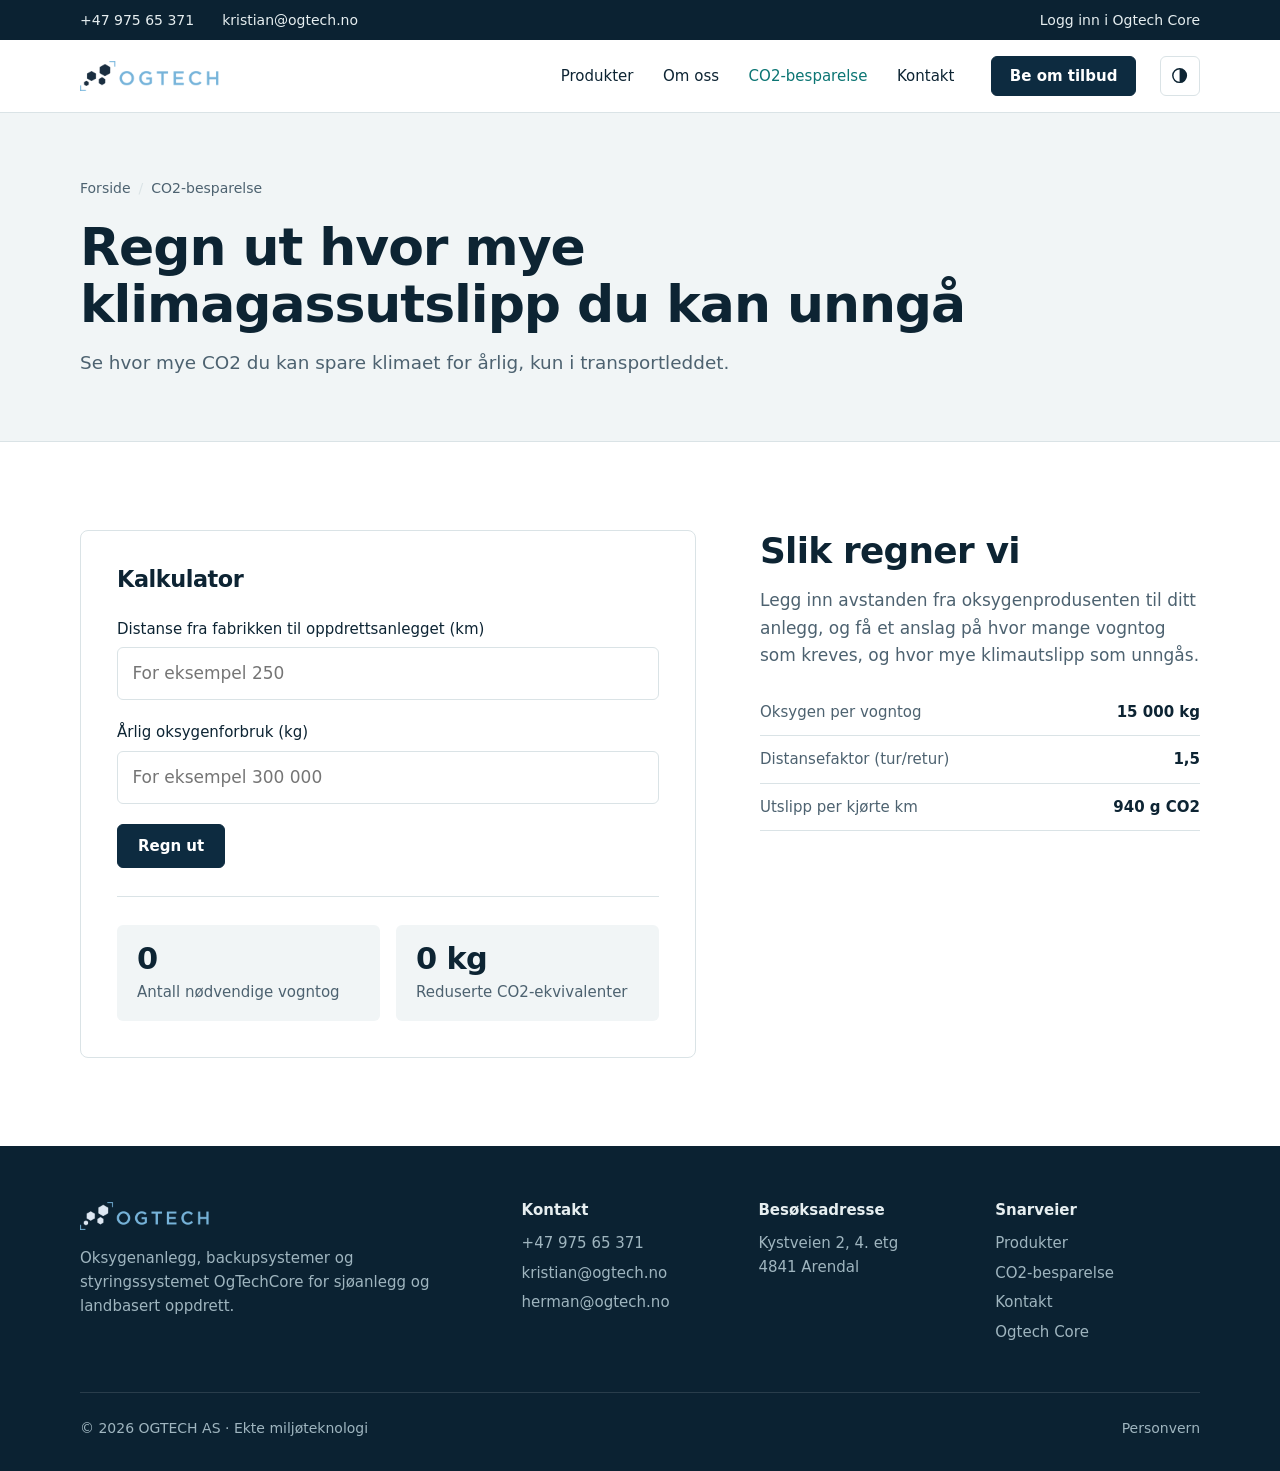
==== commit 241f2b45: "Mindre tekst synlig av gangen Lange tekstblokker er kortet ned til ingress, nøkkeldata og hovedpunkt" ====
--- a/co2-besparelse/index.html
+++ b/co2-besparelse/index.html
@@ -119,11 +119,6 @@
                 Legg inn avstanden fra oksygenprodusenten til ditt anlegg, og få et anslag på hvor
                 mange vogntog som kreves, og hvor mye klimautslipp som unngås.
               </p>
-              <p>
-                Beregningene er basert på at et vogntog i gjennomsnitt kjører med 15 000 kg oksygen
-                per leveranse, og at vogntoget kjører tur/retur. Faktoren til distansen er derfor
-                beregnet til 1,5.
-              </p>
               <ul class="method">
                 <li><span>Oksygen per vogntog</span><b>15 000 kg</b></li>
                 <li><span>Distansefaktor (tur/retur)</span><b>1,5</b></li>
--- a/styles.css
+++ b/styles.css
@@ -577,6 +577,59 @@
   background-color: var(--surface);
 }
 
+/* «Les mer»: utfyllende tekst ligger skjult til man ber om den. */
+.readmore summary {
+  display: inline-flex;
+  align-items: center;
+  gap: 0.4rem;
+  color: var(--accent);
+  font-weight: 600;
+  list-style: none;
+  cursor: pointer;
+}
+
+.readmore summary::-webkit-details-marker {
+  display: none;
+}
+
+.readmore summary::before {
+  content: "Les mer";
+}
+
+.readmore[open] summary::before {
+  content: "Vis mindre";
+}
+
+.readmore summary::after {
+  content: "";
+  width: 0.45rem;
+  height: 0.45rem;
+  border-right: 2px solid currentColor;
+  border-bottom: 2px solid currentColor;
+  transform: translateY(-2px) rotate(45deg);
+  transition: transform 0.15s ease;
+}
+
+.readmore[open] summary::after {
+  transform: translateY(2px) rotate(-135deg);
+}
+
+.readmore summary:hover {
+  text-decoration: underline;
+}
+
+.readmore-body {
+  padding-top: 0.5rem;
+}
+
+.readmore-body > * + * {
+  margin-top: 1rem;
+}
+
+.readmore-body p {
+  color: var(--ink-soft);
+}
+
 /* ---------- Kort ---------- */
 
 .cards {
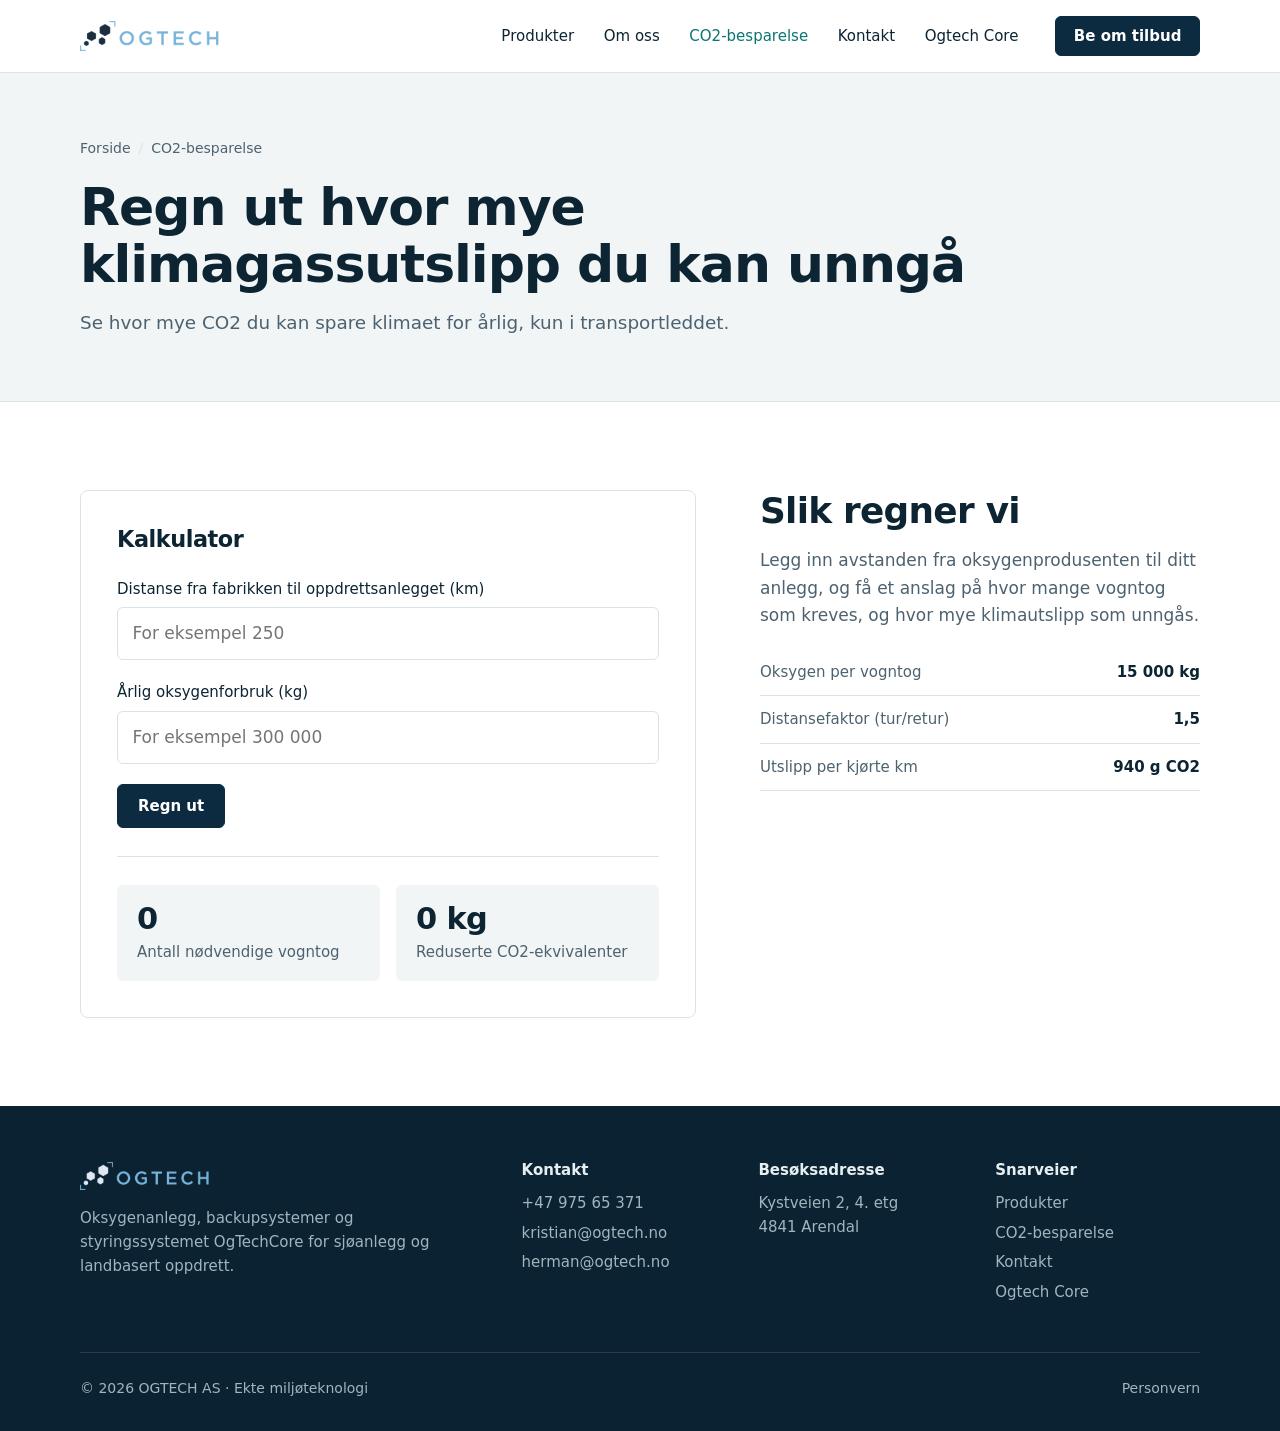
==== commit 9860f04d: "Ny rekkefølge på forsiden, og enklere topplinje Forsiden følger nå kjøperens spørsmål: hva er dette," ====
--- a/co2-besparelse/index.html
+++ b/co2-besparelse/index.html
@@ -18,27 +18,16 @@
     <link rel="canonical" href="https://ogtech.no/co2-besparelse/" />
     <link rel="icon" type="image/png" sizes="32x32" href="../assets/ikon-32.png" />
     <link rel="apple-touch-icon" href="../assets/ikon-180.png" />
-    <meta name="theme-color" content="#ffffff" />
+    <meta name="theme-color" content="#ffffff" media="(prefers-color-scheme: light)" />
+    <meta name="theme-color" content="#0a1821" media="(prefers-color-scheme: dark)" />
     <link rel="preload" href="../fonts/schibsted-grotesk.woff2" as="font" type="font/woff2" crossorigin />
     <link rel="stylesheet" href="../styles.css" />
     <script>
       document.documentElement.classList.add("js");
-      // Lys/mørk modus valgt med knappen i topplinjen. Settes her så siden ikke blinker.
-      try {
-        var tema = localStorage.getItem("tema");
-        if (tema === "light" || tema === "dark") document.documentElement.dataset.theme = tema;
-      } catch (e) {}
     </script>
   </head>
   <body>
     <a class="skip" href="#innhold">Hopp til innholdet</a>
-    <div class="topline">
-      <div class="container">
-        <a href="tel:+4797565371">+47 975 65 371</a>
-        <a class="hide-small" href="mailto:kristian@ogtech.no">kristian@ogtech.no</a>
-        <a class="login" href="https://core.ogtech.no/auth">Logg inn i Ogtech Core</a>
-      </div>
-    </div>
     <header class="header">
       <div class="container">
         <a class="logo" href="../index.html" aria-label="Ogtech – til forsiden">
@@ -50,15 +39,9 @@
           <a href="../index.html#om-oss">Om oss</a>
           <a href="../co2-besparelse/index.html" aria-current="page">CO2-besparelse</a>
           <a href="../kontakt/index.html">Kontakt</a>
-          <a class="nav-mobile-only" href="https://core.ogtech.no/auth">Logg inn i Ogtech Core</a>
+          <a href="https://core.ogtech.no/auth">Ogtech Core</a>
         </nav>
         <a class="btn" href="../kontakt/index.html">Be om tilbud</a>
-        <button class="icon-btn theme-toggle" type="button" aria-label="Bytt til mørk modus">
-          <svg viewBox="0 0 24 24" aria-hidden="true">
-            <circle cx="12" cy="12" r="8.5" fill="none" stroke="currentColor" stroke-width="1.8" />
-            <path d="M12 3.5a8.5 8.5 0 0 1 0 17Z" fill="currentColor" />
-          </svg>
-        </button>
         <button class="icon-btn menu-toggle" type="button" aria-controls="meny" aria-expanded="false" aria-label="Meny">
           <span class="bars" aria-hidden="true"><span></span><span></span><span></span></span>
         </button>
--- a/styles.css
+++ b/styles.css
@@ -39,13 +39,9 @@
   --check: url("data:image/svg+xml,%3Csvg xmlns='http://www.w3.org/2000/svg' viewBox='0 0 24 24' fill='none' stroke='black' stroke-width='2.4' stroke-linecap='round' stroke-linejoin='round'%3E%3Cpath d='m5 12.5 4.5 4.5L19 7.5'/%3E%3C/svg%3E");
 }
 
-/*
- * Mørk modus. Følger innstillingen på maskinen, med mindre den besøkende har valgt selv
- * med knappen i topplinjen (da står valget i data-theme på <html>).
- * De to blokkene må være like.
- */
-@media (prefers-color-scheme: dark) {
-  :root:not([data-theme="light"]) {
+/* Mørk modus følger innstillingen på maskinen. Utskrift er alltid lys. */
+@media screen and (prefers-color-scheme: dark) {
+  :root {
     color-scheme: dark;
     --bg: #0a1821;
     --bg-alt: #0e1f2b;
@@ -63,32 +59,20 @@
   }
 }
 
-:root[data-theme="dark"] {
-  color-scheme: dark;
-  --bg: #0a1821;
-  --bg-alt: #0e1f2b;
-  --surface: #112634;
-  --ink: #e6eef0;
-  --ink-soft: #9db1bb;
-  --line: #22394a;
-  --brand: #5cc9bf;
-  --brand-hover: #7ad6ce;
-  --on-brand: #062028;
-  --accent: #62d2c7;
-  --accent-soft: #123a3c;
-  --navy: #061119;
-  --danger: #ff8a6b;
-}
-
 *,
 *::before,
 *::after {
   box-sizing: border-box;
 }
 
+/* Lenker til en overskrift lander rett under den faste topplinjen (og fanemenyen på produktsiden). */
 html {
   scroll-behavior: smooth;
   scroll-padding-top: 6rem;
+}
+
+html:has(.subnav) {
+  scroll-padding-top: 9.5rem;
 }
 
 body {
@@ -266,34 +250,6 @@
   margin-top: 2rem;
 }
 
-/* ---------- Infolinje øverst ---------- */
-
-.topline {
-  background-color: var(--navy);
-  color: var(--on-navy-soft);
-  font-size: 14px;
-}
-
-.topline .container {
-  display: flex;
-  min-height: 2.5rem;
-  align-items: center;
-  gap: 1.75rem;
-}
-
-.topline a {
-  color: var(--on-navy);
-  text-decoration: none;
-}
-
-.topline a:hover {
-  text-decoration: underline;
-}
-
-.topline .login {
-  margin-left: auto;
-}
-
 /* ---------- Topplinje ---------- */
 
 .header {
@@ -321,22 +277,14 @@
   display: none;
 }
 
-@media (prefers-color-scheme: dark) {
-  :root:not([data-theme="light"]) .logo .logo-dark {
+@media screen and (prefers-color-scheme: dark) {
+  .logo .logo-dark {
     display: block;
   }
 
-  :root:not([data-theme="light"]) .logo .logo-light {
+  .logo .logo-light {
     display: none;
   }
-}
-
-:root[data-theme="dark"] .logo .logo-dark {
-  display: block;
-}
-
-:root[data-theme="dark"] .logo .logo-light {
-  display: none;
 }
 
 .nav {
@@ -361,11 +309,6 @@
 
 .nav a[aria-current="page"] {
   color: var(--accent);
-}
-
-/* Ogtech Core ligger i infolinjen på store skjermer, og i menyen på mobil. */
-.nav .nav-mobile-only {
-  display: none;
 }
 
 .header .btn {
@@ -396,11 +339,6 @@
   height: 1.2rem;
 }
 
-/* Knappen trenger JavaScript, så den vises bare når det kjører. */
-.js .theme-toggle {
-  display: flex;
-}
-
 .menu-toggle .bars {
   display: grid;
   width: 1.1rem;
@@ -688,6 +626,88 @@
   padding-top: 0.5rem;
 }
 
+/* Hovedproduktet: bredt kort med bilde ved siden av teksten på store skjermer. */
+.card.feature {
+  margin-bottom: 1.25rem;
+}
+
+.card.feature .card-body {
+  justify-content: center;
+}
+
+.card.feature h3 {
+  font-size: 1.5rem;
+}
+
+.card.feature .more {
+  margin-top: 0.5rem;
+}
+
+.shot img {
+  border: 1px solid var(--line);
+  border-radius: 8px;
+}
+
+/* Mal for referanser (ligger skjult på forsiden til den er fylt ut). */
+.quote {
+  margin: 0;
+}
+
+.quote blockquote {
+  margin: 0;
+  font-size: 1.15rem;
+  line-height: 1.5;
+}
+
+.quote figcaption {
+  margin-top: auto;
+  padding-top: 1rem;
+}
+
+.logos {
+  display: flex;
+  flex-wrap: wrap;
+  align-items: center;
+  gap: 1.5rem 3rem;
+  margin-top: 2.5rem;
+  padding: 0;
+  list-style: none;
+}
+
+.logos img {
+  width: auto;
+  height: 40px;
+}
+
+/* Mal for «Slik jobber vi» (ligger skjult på forsiden til stegene er bekreftet). */
+.steps {
+  display: grid;
+  gap: 1.25rem;
+  margin: 0;
+  padding: 0;
+  list-style: none;
+  counter-reset: steg;
+}
+
+.steps li {
+  display: grid;
+  gap: 0.35rem;
+  border-top: 2px solid var(--accent);
+  padding-top: 1rem;
+  counter-increment: steg;
+}
+
+.steps li::before {
+  content: "Steg " counter(steg);
+  color: var(--accent);
+  font-size: 14px;
+  font-weight: 600;
+}
+
+.steps span {
+  color: var(--ink-soft);
+}
+
 /* ---------- Sjekkliste ---------- */
 
 .checklist {
@@ -765,6 +785,31 @@
 
 .cta-box .buttons {
   margin-top: 0;
+}
+
+.cta-contacts {
+  display: flex;
+  flex-wrap: wrap;
+  gap: 0.5rem 2rem;
+  margin-top: 1.25rem;
+  padding: 0;
+  list-style: none;
+}
+
+.cta-contacts span {
+  display: block;
+  color: var(--on-navy-soft);
+  font-size: 14px;
+}
+
+.cta-contacts a {
+  color: var(--on-navy);
+  font-weight: 500;
+  text-decoration: none;
+}
+
+.cta-contacts a:hover {
+  text-decoration: underline;
 }
 
 .cta-box .btn {
@@ -1197,6 +1242,26 @@
     grid-template-columns: 1fr auto;
   }
 
+  .card.feature {
+    flex-direction: row;
+  }
+
+  .card.feature .card-media {
+    flex: 0 0 50%;
+    aspect-ratio: auto;
+    min-height: 18rem;
+    border-right: 1px solid var(--line);
+    border-bottom: 0;
+  }
+
+  .card.feature .card-body {
+    padding: 2.5rem;
+  }
+
+  .steps {
+    grid-template-columns: repeat(4, 1fr);
+  }
+
   .screens.stack {
     grid-template-columns: 1fr;
   }
@@ -1209,10 +1274,6 @@
 /* ---------- Mobil og nettbrett ---------- */
 
 @media (max-width: 959px) {
-  .topline .hide-small {
-    display: none;
-  }
-
   .header .container {
     gap: 0.5rem;
   }
@@ -1225,7 +1286,7 @@
     display: flex;
   }
 
-  .theme-toggle {
+  .menu-toggle {
     margin-left: auto;
   }
 
@@ -1274,10 +1335,6 @@
     color: var(--accent);
   }
 
-  .js .nav .nav-mobile-only {
-    display: block;
-  }
-
   .subnav {
     top: 4.5rem;
   }
@@ -1296,7 +1353,6 @@
 }
 
 @media print {
-  .topline,
   .header,
   .subnav,
   .skip,
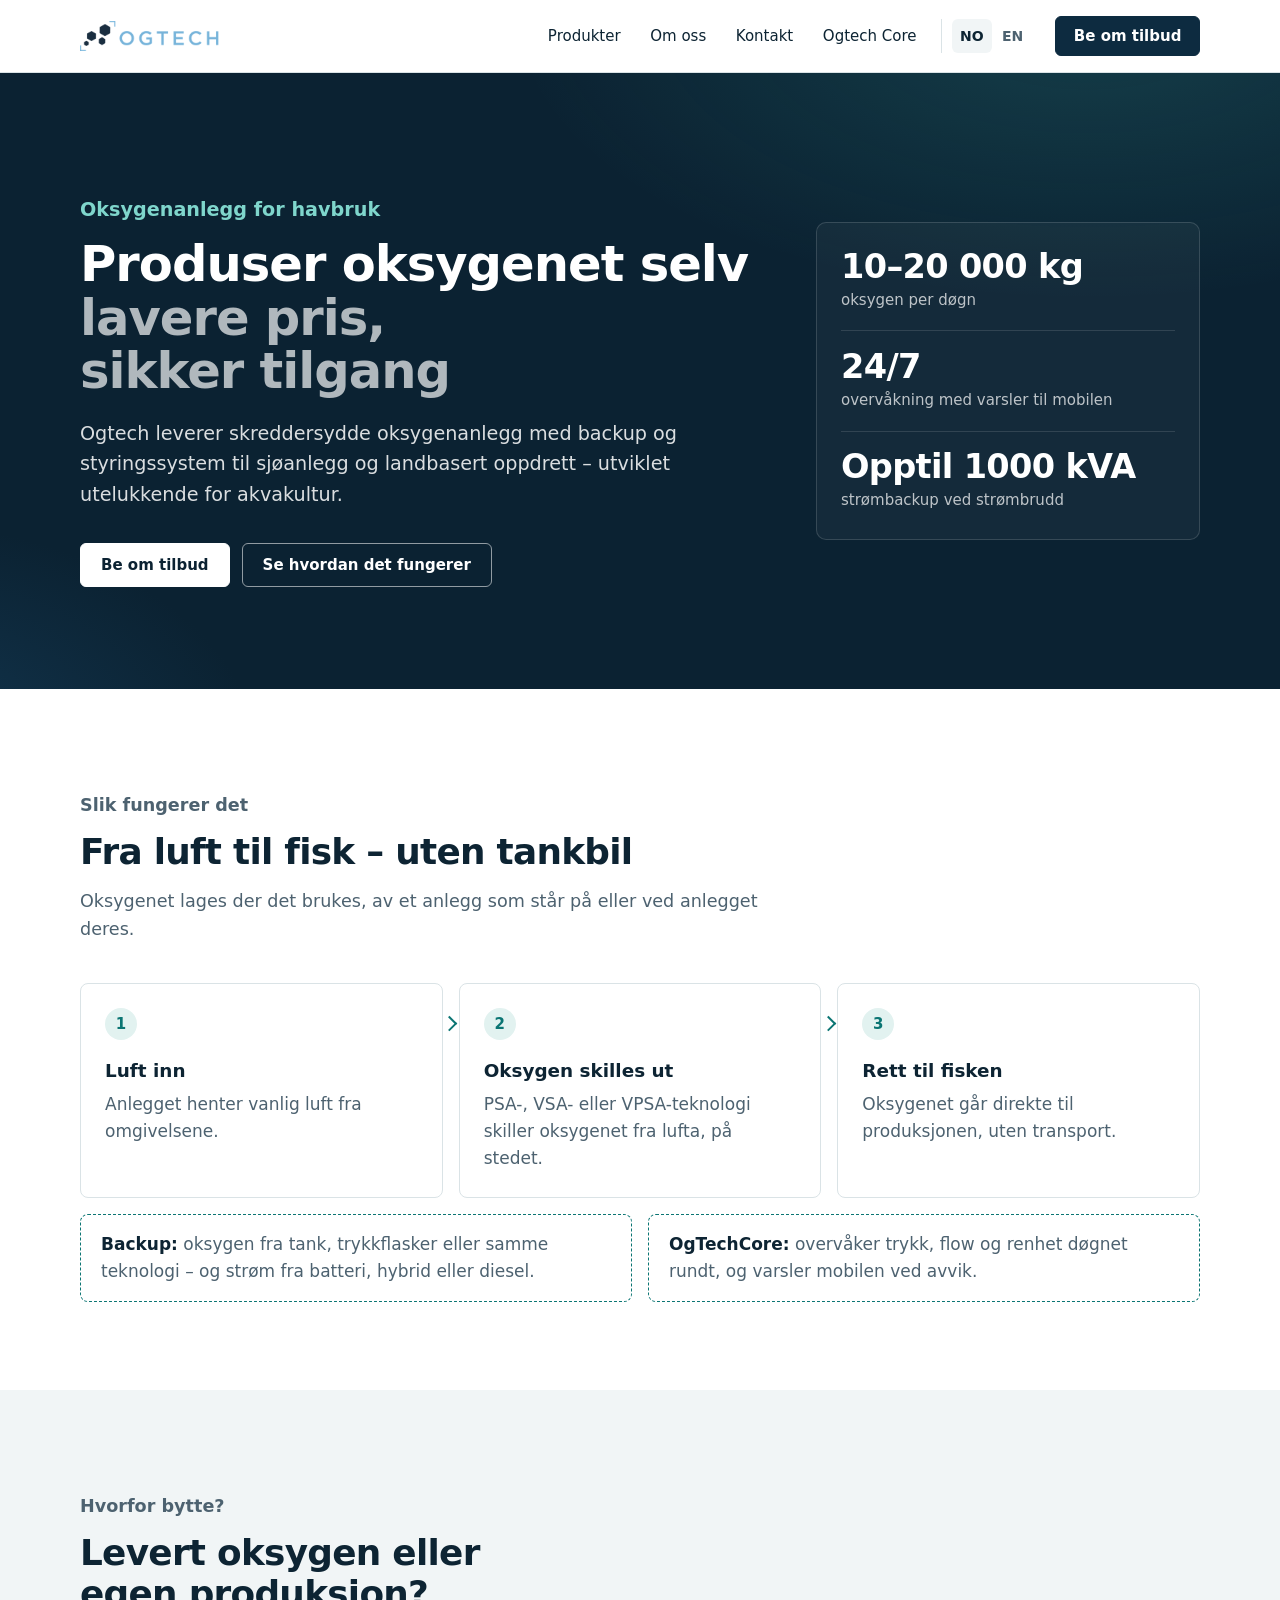
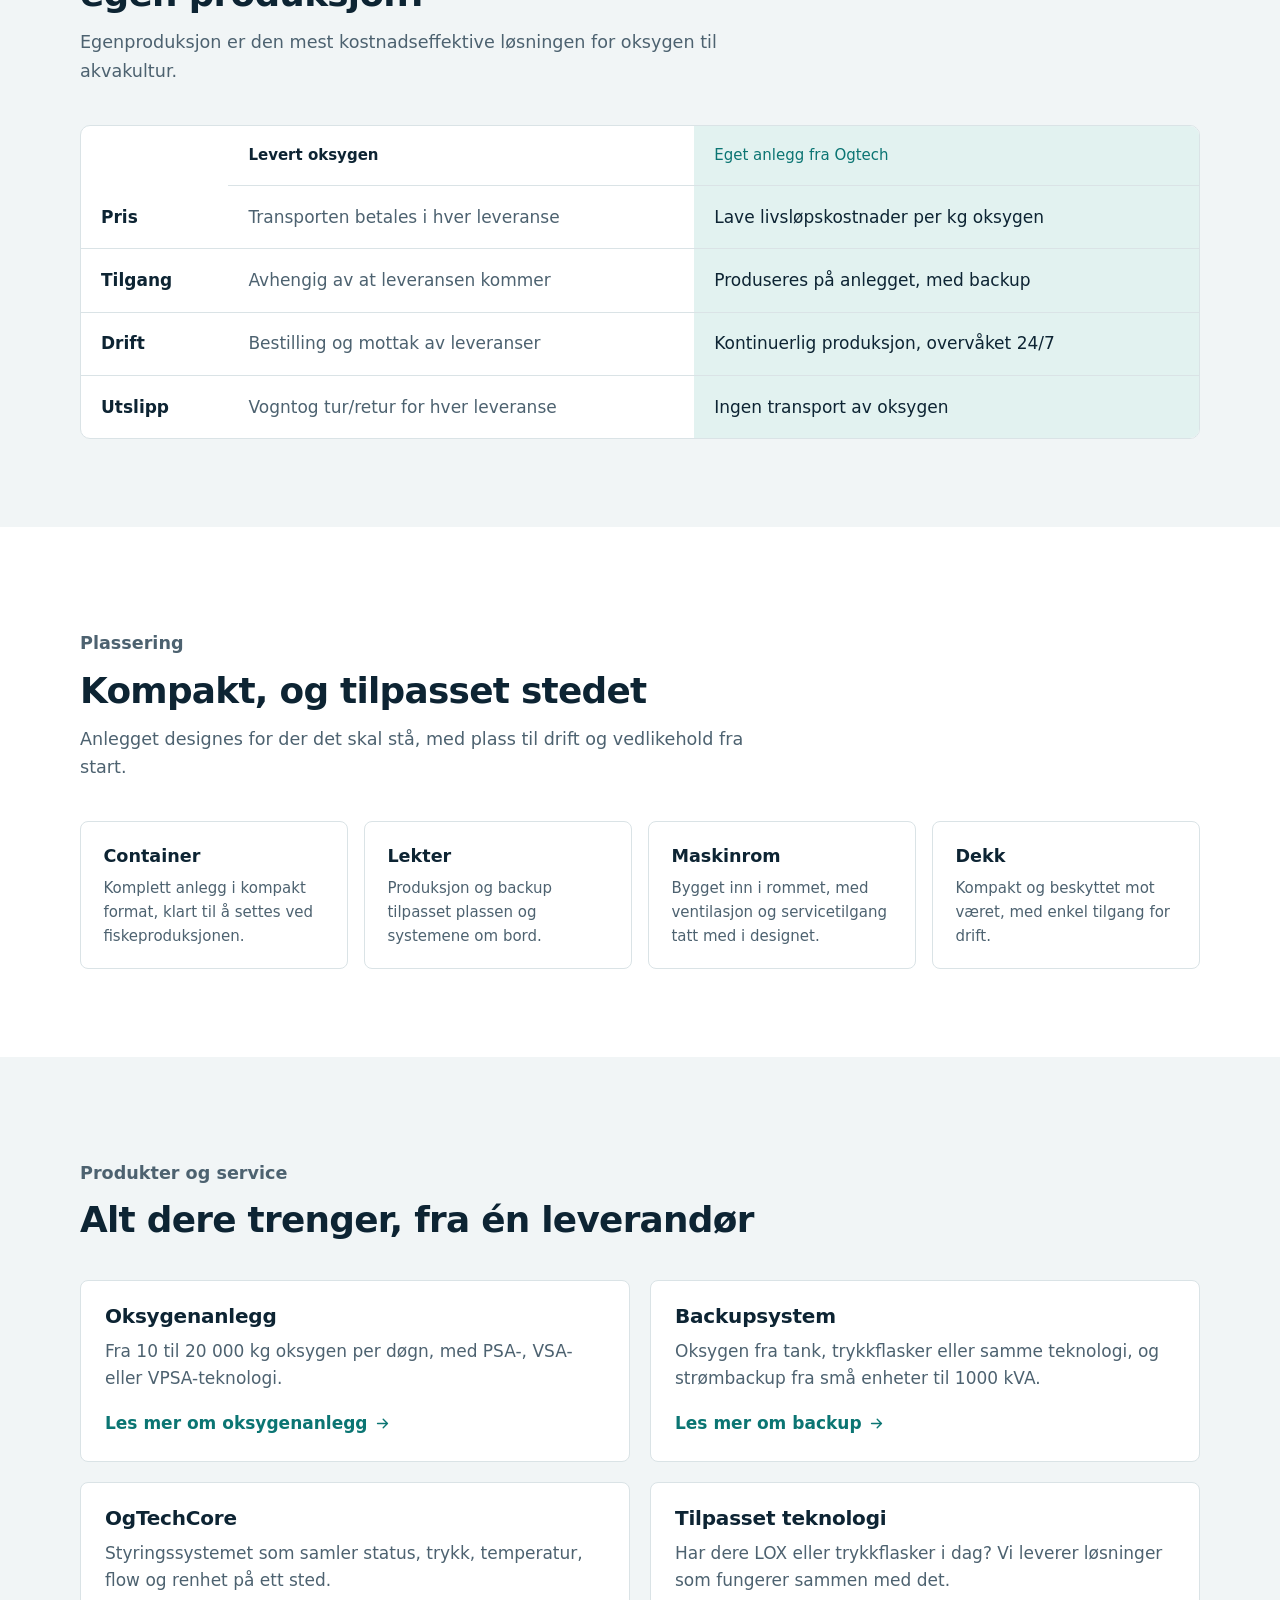
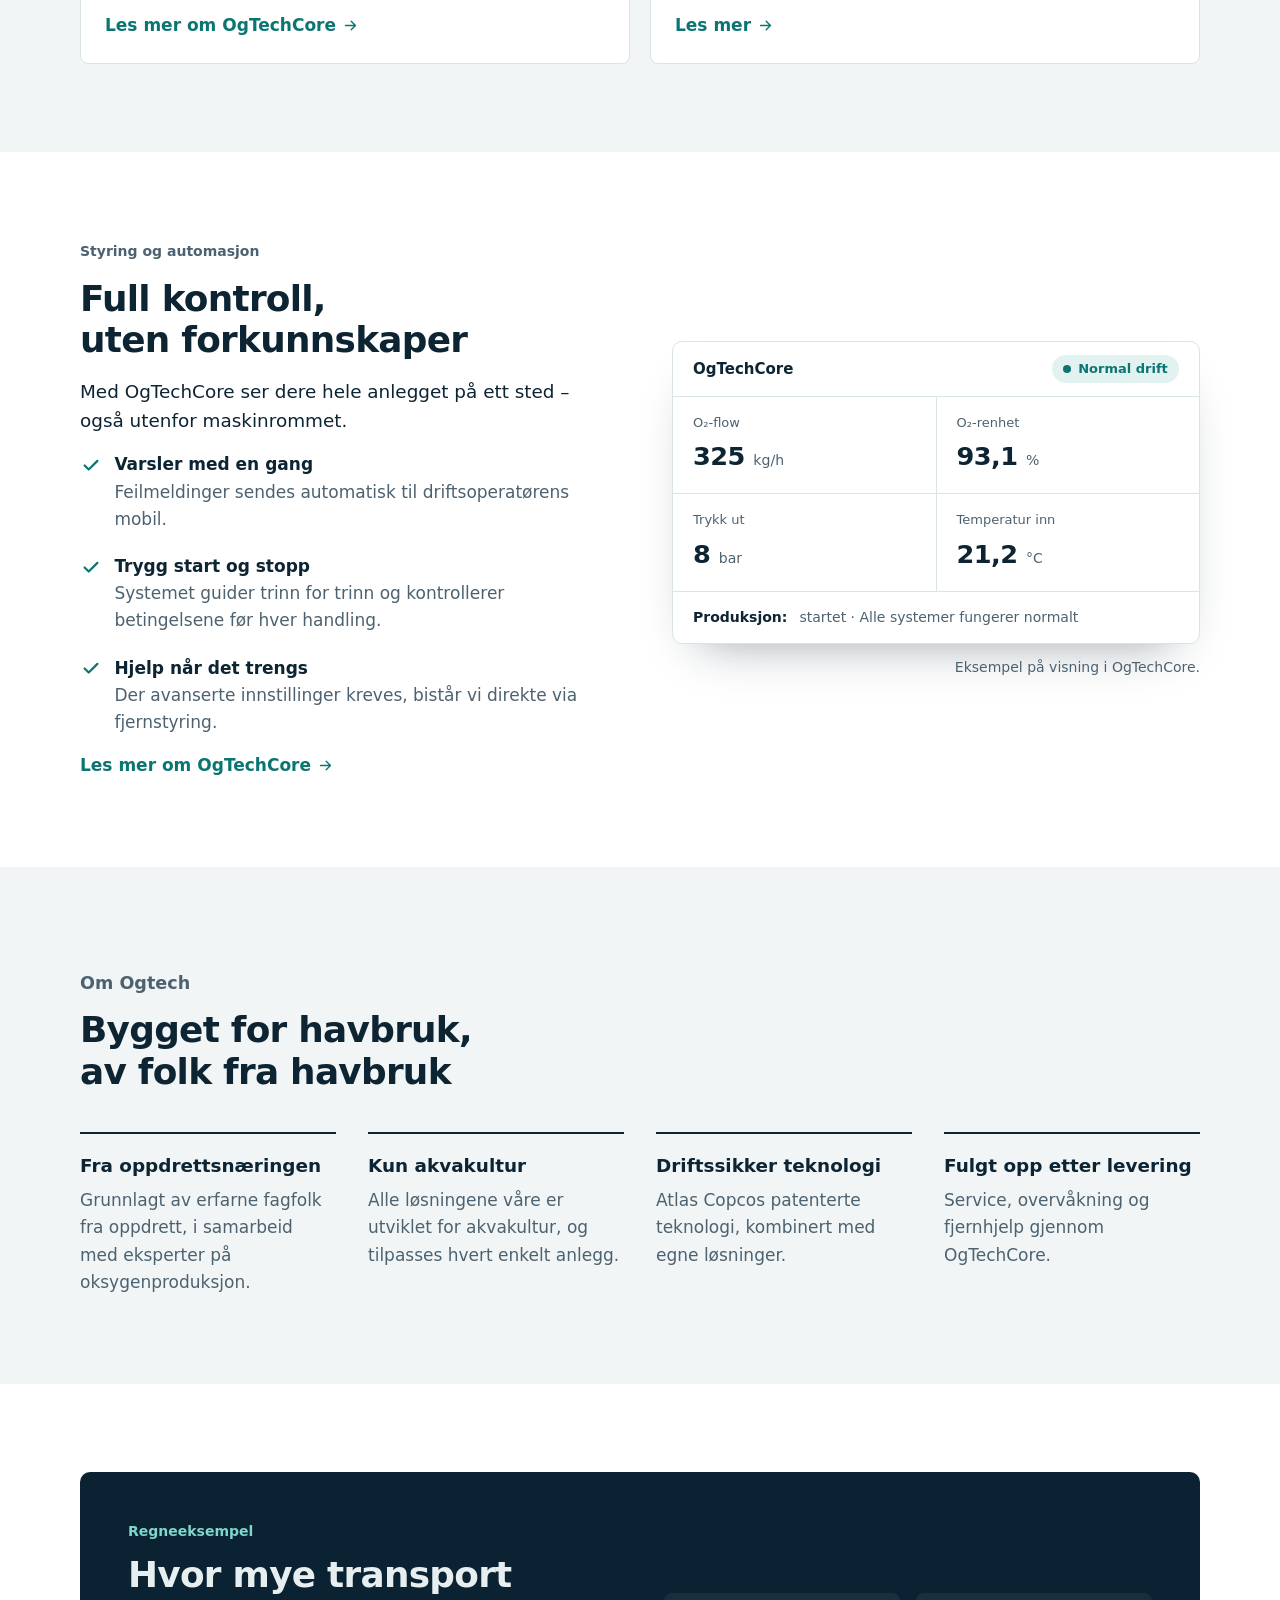
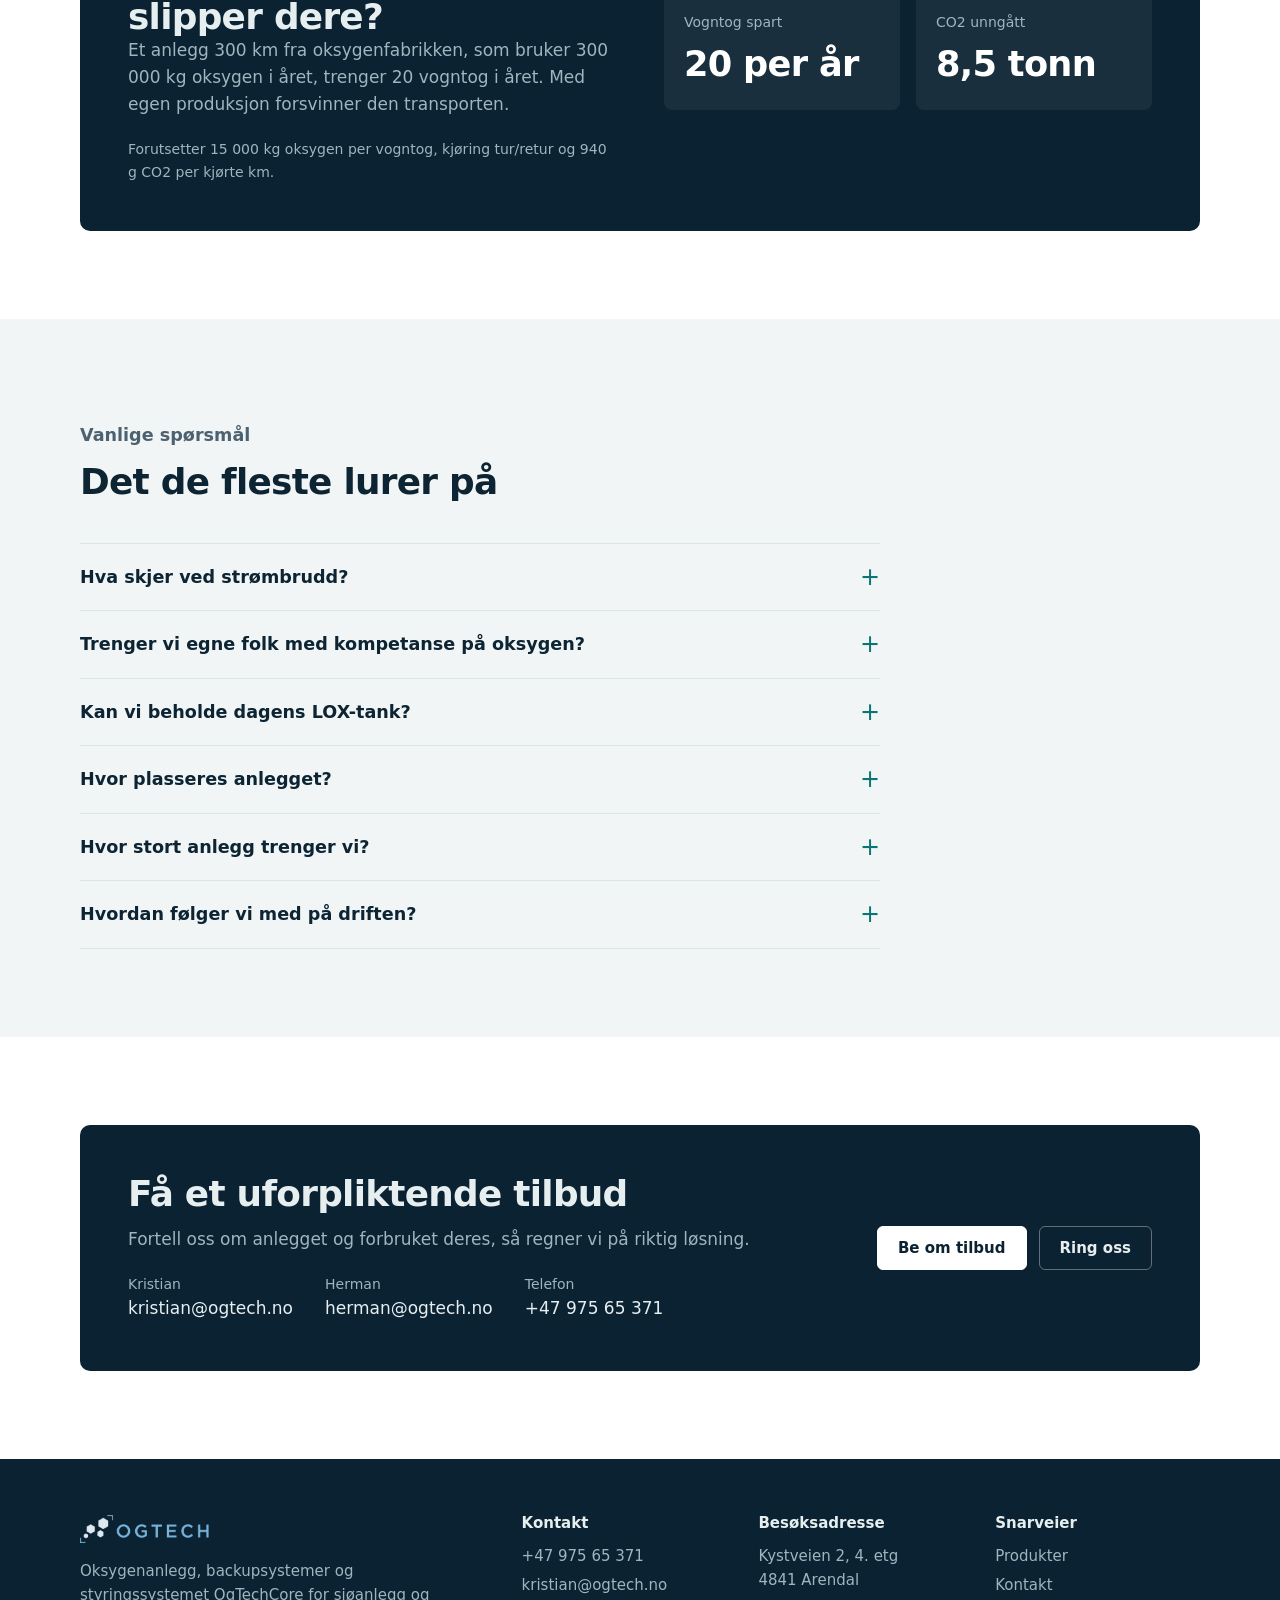
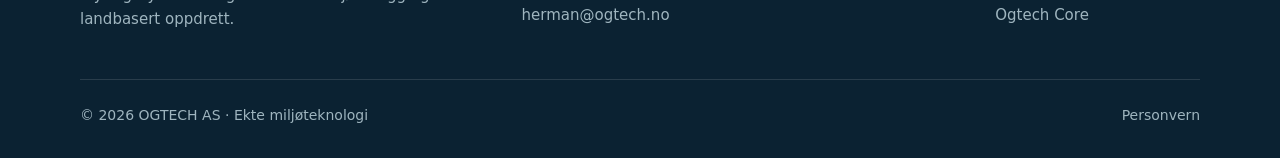
==== commit c3409aa9: "Norsk og engelsk versjon, og kalkulatoren er fjernet - Engelsk versjon under en/ (forside, produkter" ====
--- a/co2-besparelse/index.html
+++ b/co2-besparelse/index.html
@@ -2,153 +2,11 @@
 <html lang="nb">
   <head>
     <meta charset="utf-8" />
-    <meta name="viewport" content="width=device-width, initial-scale=1" />
-    <title>Beregn CO2-besparelse – Ogtech</title>
-    <meta name="description" content="Regn ut hvor mye klimagassutslipp du kan unngå i transportleddet med lokalprodusert oksygen." />
-    <meta property="og:title" content="Beregn CO2-besparelse – Ogtech" />
-    <meta property="og:description" content="Regn ut hvor mye klimagassutslipp du kan unngå i transportleddet med lokalprodusert oksygen." />
-    <meta property="og:type" content="website" />
-    <meta property="og:url" content="https://ogtech.no/co2-besparelse/" />
-    <meta property="og:locale" content="nb_NO" />
-    <meta property="og:site_name" content="Ogtech" />
-    <meta property="og:image" content="https://ogtech.no/assets/deling.jpg" />
-    <meta property="og:image:width" content="1200" />
-    <meta property="og:image:height" content="630" />
-    <meta name="twitter:card" content="summary_large_image" />
-    <link rel="canonical" href="https://ogtech.no/co2-besparelse/" />
-    <link rel="icon" type="image/png" sizes="32x32" href="../assets/ikon-32.png" />
-    <link rel="apple-touch-icon" href="../assets/ikon-180.png" />
-    <meta name="theme-color" content="#ffffff" media="(prefers-color-scheme: light)" />
-    <meta name="theme-color" content="#0a1821" media="(prefers-color-scheme: dark)" />
-    <link rel="preload" href="../fonts/schibsted-grotesk.woff2" as="font" type="font/woff2" crossorigin />
-    <link rel="stylesheet" href="../styles.css" />
-    <script>
-      document.documentElement.classList.add("js");
-    </script>
+    <title>Ogtech</title>
+    <link rel="canonical" href="https://ogtech.no/" />
+    <meta http-equiv="refresh" content="0; url=../index.html" />
   </head>
   <body>
-    <a class="skip" href="#innhold">Hopp til innholdet</a>
-    <header class="header">
-      <div class="container">
-        <a class="logo" href="../index.html" aria-label="Ogtech – til forsiden">
-          <img class="logo-light" src="../assets/logo.png" alt="Ogtech" width="400" height="84" />
-          <img class="logo-dark" src="../assets/logo-mork.png" alt="Ogtech" width="400" height="84" />
-        </a>
-        <nav class="nav" id="meny" aria-label="Hovedmeny">
-          <a href="../produkter/index.html">Produkter</a>
-          <a href="../index.html#om-oss">Om oss</a>
-          <a href="../co2-besparelse/index.html" aria-current="page">CO2-besparelse</a>
-          <a href="../kontakt/index.html">Kontakt</a>
-          <a href="https://core.ogtech.no/auth">Ogtech Core</a>
-        </nav>
-        <a class="btn" href="../kontakt/index.html">Be om tilbud</a>
-        <button class="icon-btn menu-toggle" type="button" aria-controls="meny" aria-expanded="false" aria-label="Meny">
-          <span class="bars" aria-hidden="true"><span></span><span></span><span></span></span>
-        </button>
-      </div>
-    </header>
-
-    <main id="innhold">
-      <section class="page-header">
-        <div class="container">
-          <ol class="breadcrumb">
-            <li><a href="../index.html">Forside</a></li>
-            <li aria-current="page">CO2-besparelse</li>
-          </ol>
-          <h1>Regn ut hvor mye klimagassutslipp du kan unngå</h1>
-          <p class="lead">Se hvor mye CO2 du kan spare klimaet for årlig, kun i transportleddet.</p>
-        </div>
-      </section>
-
-      <section class="section">
-        <div class="container">
-          <div class="split top wide-text">
-            <div class="panel">
-              <h2>Kalkulator</h2>
-              <form class="calc-form" id="calc" novalidate>
-                <label>
-                  Distanse fra fabrikken til oppdrettsanlegget (km)
-                  <input type="number" id="distance" min="0" inputmode="decimal" placeholder="For eksempel 250" />
-                </label>
-                <label>
-                  Årlig oksygenforbruk (kg)
-                  <input
-                    type="number"
-                    id="annualConsumption"
-                    min="0"
-                    inputmode="decimal"
-                    placeholder="For eksempel 300 000"
-                  />
-                </label>
-                <button class="btn" type="submit">Regn ut</button>
-              </form>
-              <p class="calc-error" id="calc-error" role="alert" hidden>
-                Vennligst oppgi positive tall for både distanse og årlig oksygenforbruk.
-              </p>
-              <div class="results" aria-live="polite">
-                <div class="result">
-                  <b id="trucks">0</b>
-                  <span>Antall nødvendige vogntog</span>
-                </div>
-                <div class="result">
-                  <b id="co2">0 kg</b>
-                  <span>Reduserte CO2-ekvivalenter</span>
-                </div>
-              </div>
-            </div>
-            <div class="text">
-              <h2>Slik regner vi</h2>
-              <p>
-                Legg inn avstanden fra oksygenprodusenten til ditt anlegg, og få et anslag på hvor
-                mange vogntog som kreves, og hvor mye klimautslipp som unngås.
-              </p>
-              <ul class="method">
-                <li><span>Oksygen per vogntog</span><b>15 000 kg</b></li>
-                <li><span>Distansefaktor (tur/retur)</span><b>1,5</b></li>
-                <li><span>Utslipp per kjørte km</span><b>940 g CO2</b></li>
-              </ul>
-            </div>
-          </div>
-        </div>
-      </section>
-    </main>
-
-    <footer class="footer">
-      <div class="container">
-        <div class="footer-grid">
-          <div class="footer-about">
-            <img class="footer-logo" src="../assets/logo-mork.png" alt="Ogtech" width="400" height="84" loading="lazy" />
-            <p>Oksygenanlegg, backupsystemer og styringssystemet OgTechCore for sjøanlegg og landbasert oppdrett.</p>
-          </div>
-          <div>
-            <h2>Kontakt</h2>
-            <ul>
-              <li><a href="tel:+4797565371">+47 975 65 371</a></li>
-              <li><a href="mailto:kristian@ogtech.no">kristian@ogtech.no</a></li>
-              <li><a href="mailto:herman@ogtech.no">herman@ogtech.no</a></li>
-            </ul>
-          </div>
-          <div>
-            <h2>Besøksadresse</h2>
-            <p>Kystveien 2, 4. etg<br />4841 Arendal</p>
-          </div>
-          <div>
-            <h2>Snarveier</h2>
-            <ul>
-              <li><a href="../produkter/index.html">Produkter</a></li>
-              <li><a href="../co2-besparelse/index.html">CO2-besparelse</a></li>
-              <li><a href="../kontakt/index.html">Kontakt</a></li>
-              <li><a href="https://core.ogtech.no/auth">Ogtech Core</a></li>
-            </ul>
-          </div>
-        </div>
-        <div class="footer-bottom">
-          <span>© <span id="year">2026</span> OGTECH AS · Ekte miljøteknologi</span>
-          <a href="../personvern/index.html">Personvern</a>
-        </div>
-      </div>
-    </footer>
-
-    <script src="../script.js" defer></script>
+    <p><a href="../index.html">Kalkulatoren er fjernet. Gå til forsiden.</a></p>
   </body>
 </html>
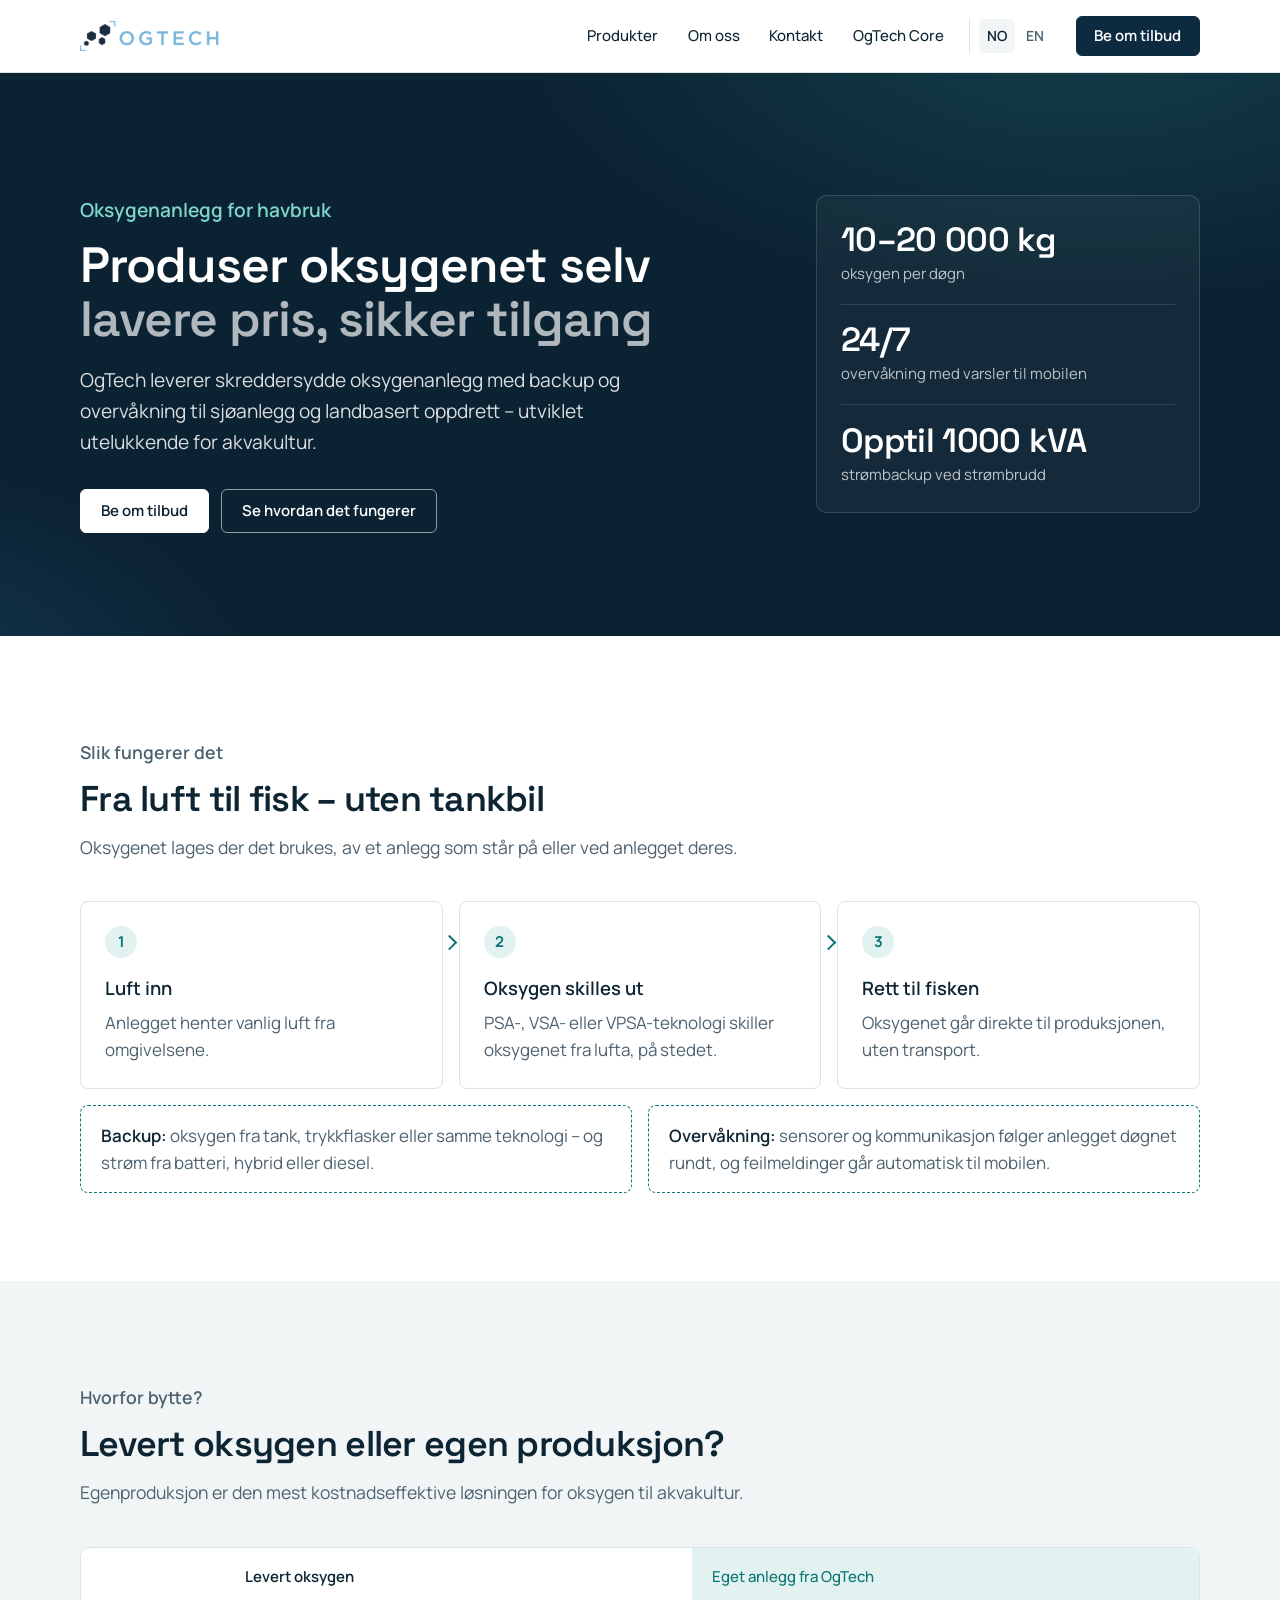
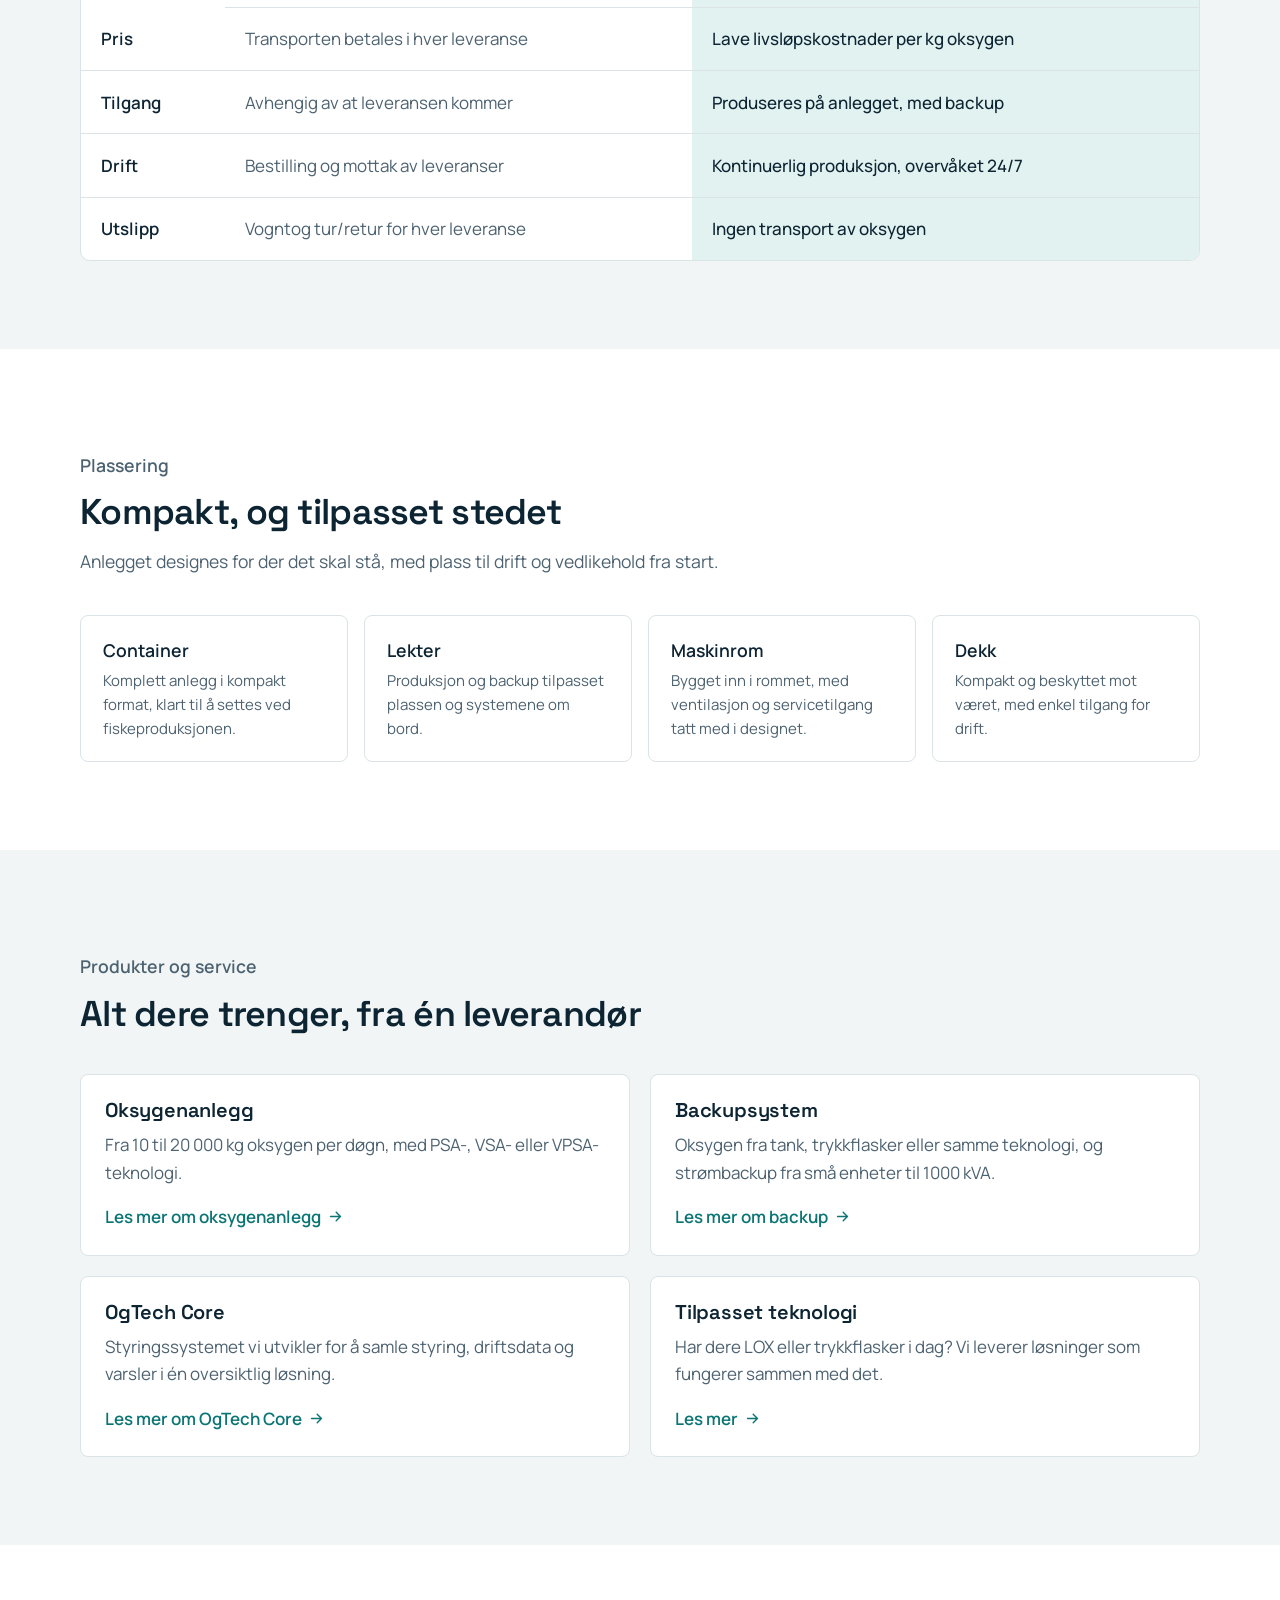
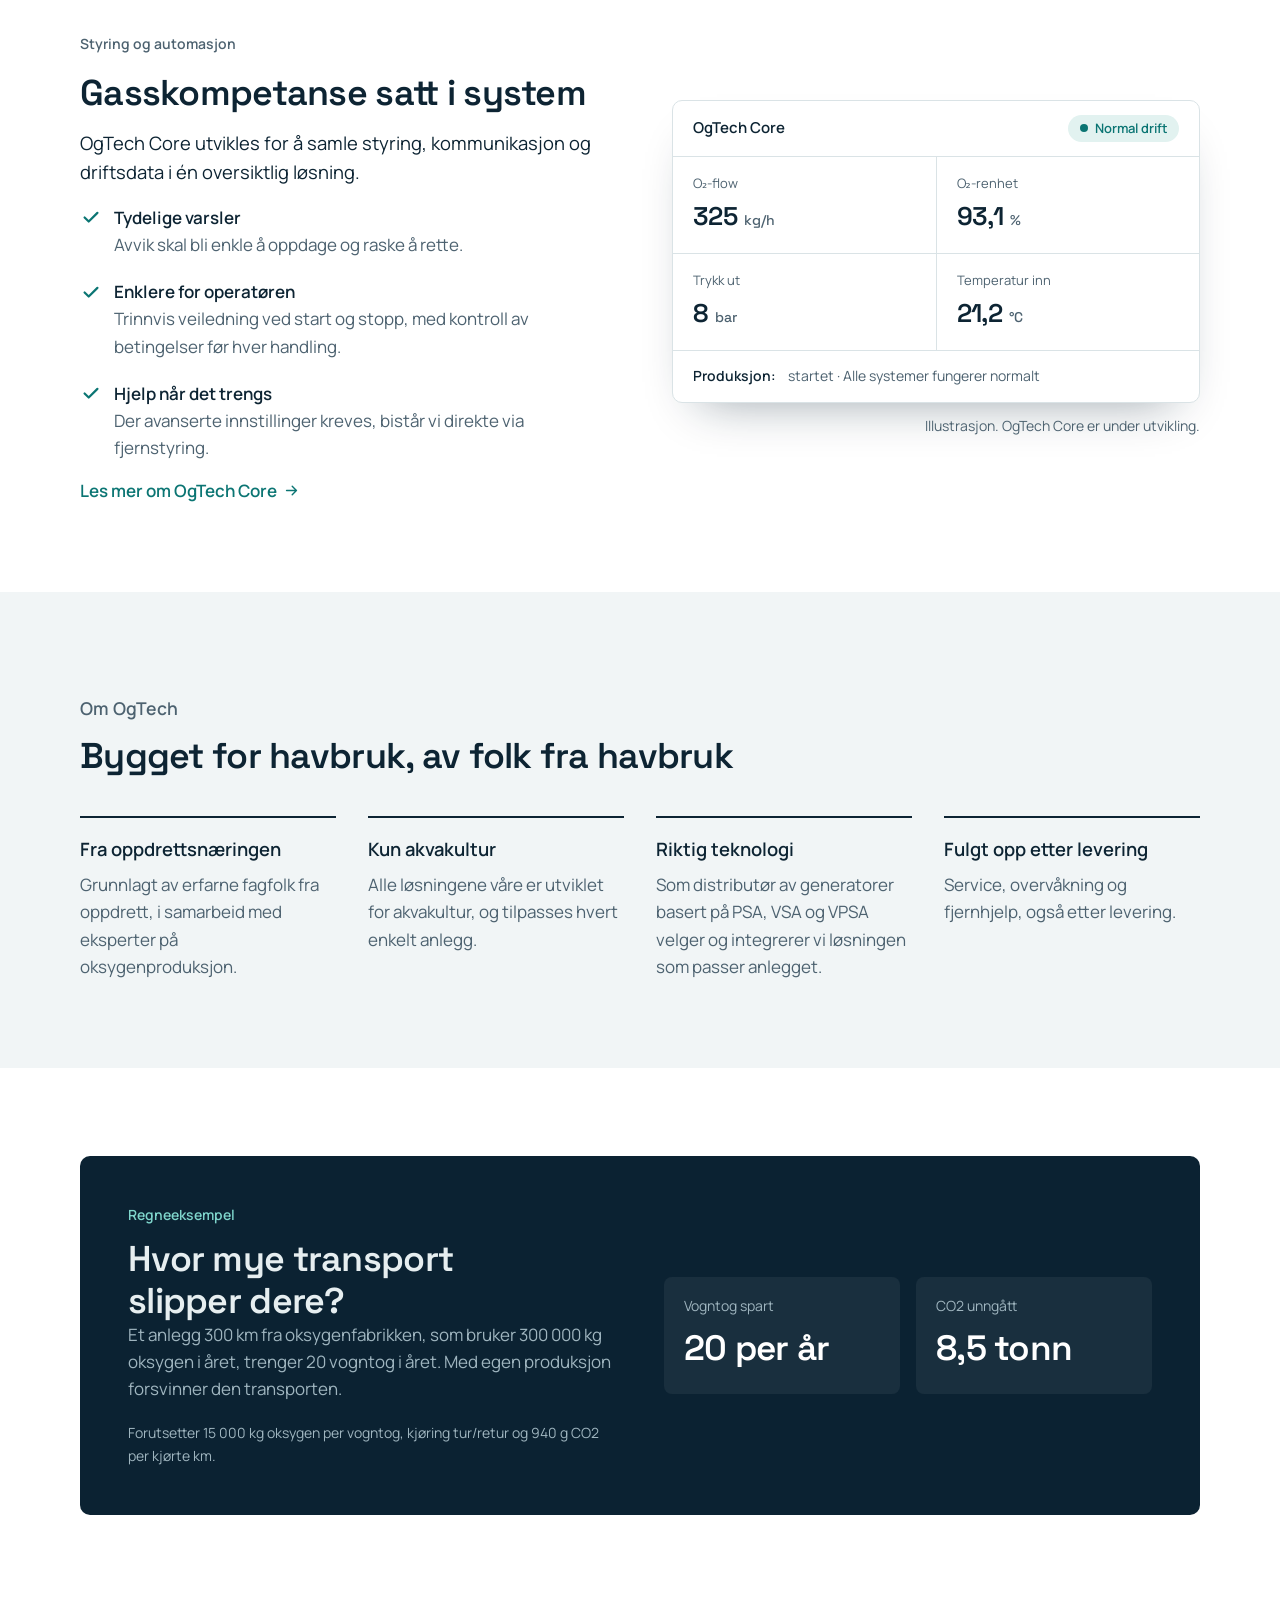
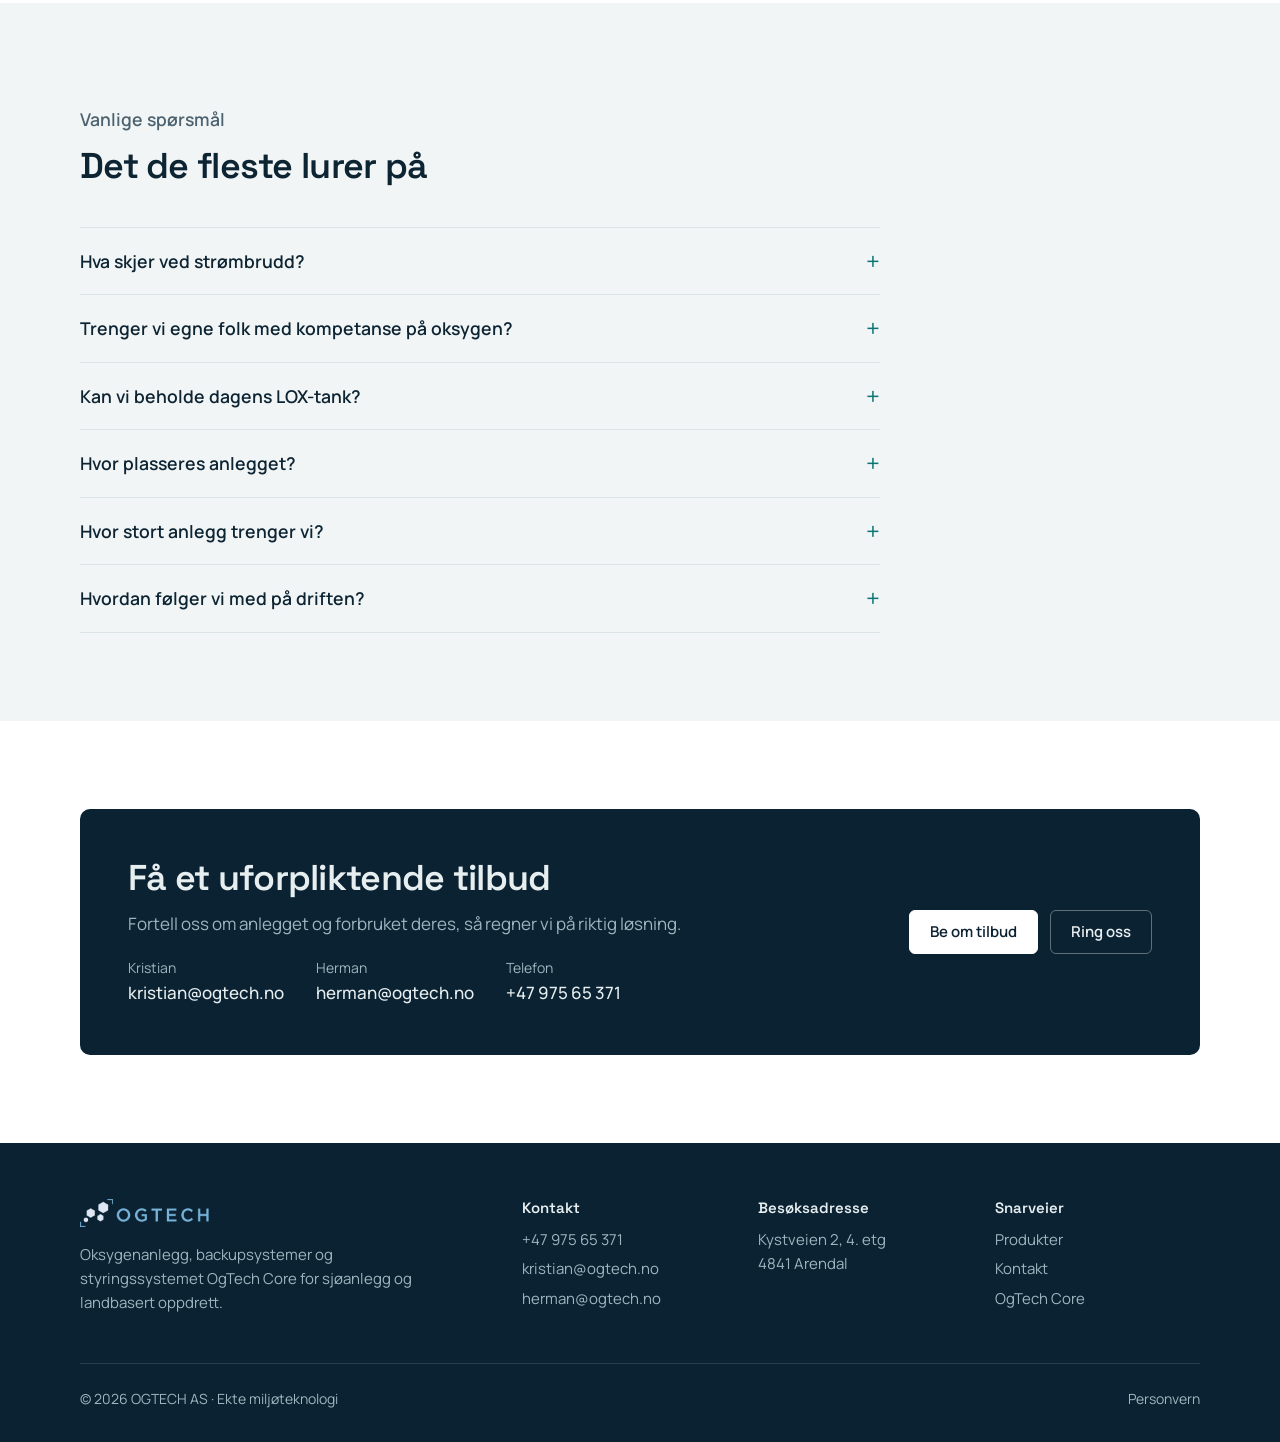
==== commit c6770e1d: "OgTech-navn, OgTech Core under utvikling, distributør, og samme skrifter som Ogtech.no - Navnet skri" ====
--- a/co2-besparelse/index.html
+++ b/co2-besparelse/index.html
@@ -2,7 +2,7 @@
 <html lang="nb">
   <head>
     <meta charset="utf-8" />
-    <title>Ogtech</title>
+    <title>OgTech</title>
     <link rel="canonical" href="https://ogtech.no/" />
     <meta http-equiv="refresh" content="0; url=../index.html" />
   </head>
